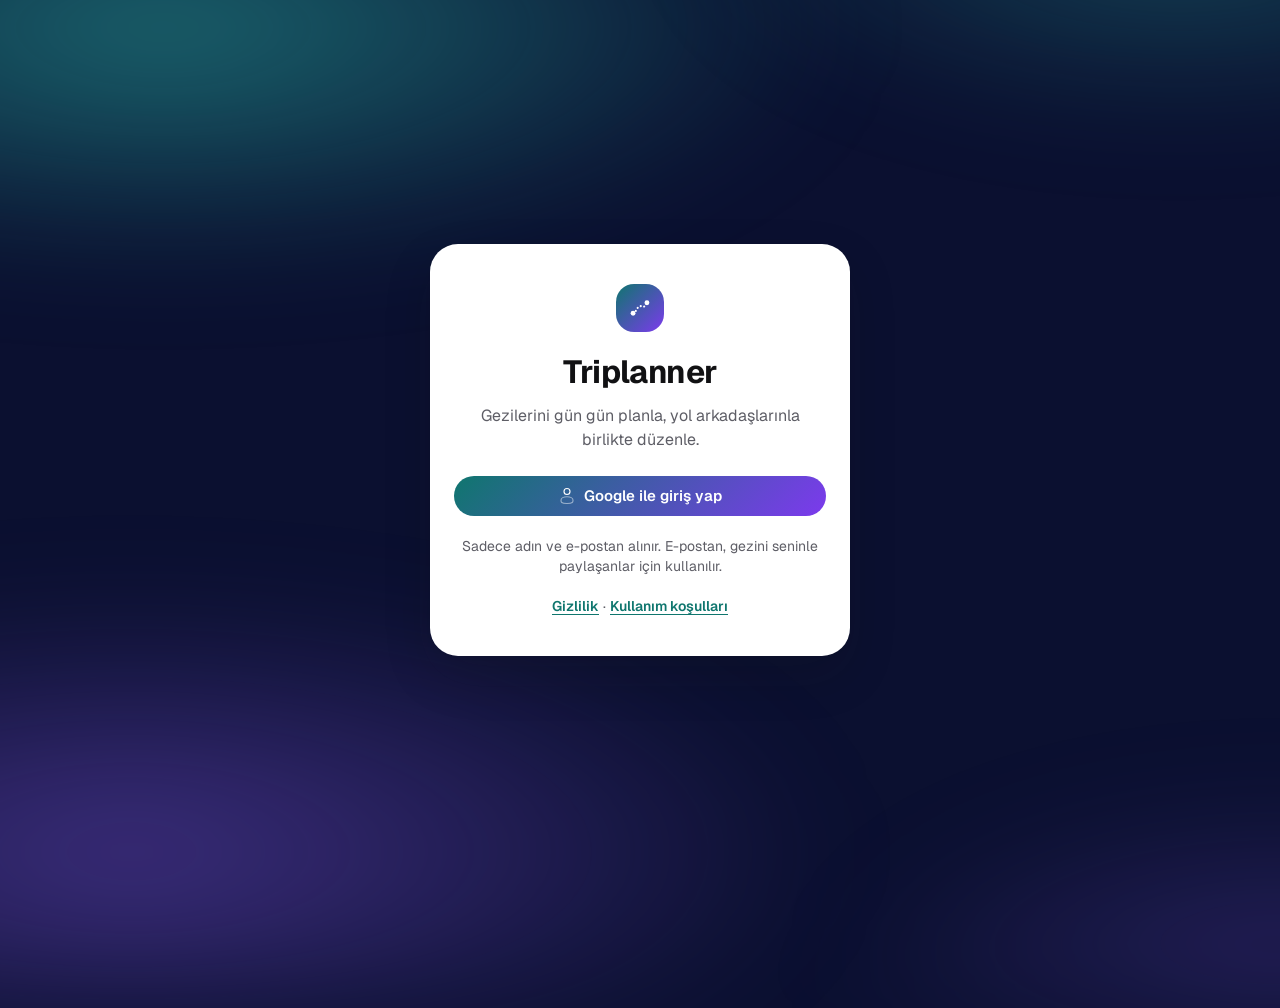
==== index.html @ 99bea813 "Ana sayfa, profil ve yüzen düğmeler Ana sayfa: gezilerin özeti (geri sayım, sıradaki adım, hazırlık," ====
<!DOCTYPE html>
<html lang="tr">
<head>
<meta charset="utf-8">
<meta name="viewport" content="width=device-width, initial-scale=1, viewport-fit=cover">
<title>Triplanner</title>
<meta name="description" content="Gezi planlayıcı: günler, ulaşım, hazırlık, harcamalar ve fotoğraflar.">
<meta name="theme-color" content="#0b1030">
<meta name="apple-mobile-web-app-capable" content="yes">
<meta name="mobile-web-app-capable" content="yes">
<meta name="apple-mobile-web-app-status-bar-style" content="black-translucent">
<meta name="apple-mobile-web-app-title" content="Triplanner">
<link rel="manifest" href="manifest.webmanifest">
<link rel="icon" type="image/png" sizes="192x192" href="icons/icon-192.png">
<link rel="apple-touch-icon" href="icons/apple-touch-icon.png">
<link rel="preconnect" href="https://fonts.googleapis.com">
<link rel="preconnect" href="https://fonts.gstatic.com" crossorigin>
<link href="https://fonts.googleapis.com/css2?family=Geist:wght@400;500;600;700&amp;display=swap" rel="stylesheet">
<link rel="stylesheet" href="tokens.css">
<link rel="stylesheet" href="bundle.css">
<link rel="stylesheet" href="app.css">
<link rel="stylesheet" href="web.css">
</head>
<body>
<div id="root"></div>
<script>
/* iPhone ana ekran uygulaması: iOS, durum çubuğu şeffafken sayfayı ekrandan kısa ölçüyor;
   kabuğu ekranın gerçek yüksekliğine göre boyutla. */
(function(){
  if(navigator.standalone !== true) return;
  var d = document.documentElement; d.classList.add("ios-standalone");
  function fit(){
    var portrait = matchMedia("(orientation: portrait)").matches;
    var sh = portrait ? Math.max(screen.width, screen.height) : Math.min(screen.width, screen.height);
    d.style.setProperty("--tp-screen-h", Math.max(sh, window.innerHeight) + "px");
  }
  fit();
  window.addEventListener("resize", fit);
  window.addEventListener("orientationchange", function(){ setTimeout(fit, 300); });
})();
</script>
<script src="vendor/react.production.min.js"></script>
<script src="vendor/react-dom.production.min.js"></script>
<script src="vendor/Sortable.min.js"></script>
<script src="vendor/supabase.js"></script>
<script src="config.js"></script>
<script src="backend.js"></script>
<script src="bundle.js"></script>
<script src="data.js"></script>
<script src="app-core.js"></script>
<script src="app-tarihler.js"></script>
<script src="app-ulasim.js"></script>
<script src="app-hazirlik.js"></script>
<script src="app-harcama.js"></script>
<script src="app-home.js"></script>
<script src="app-dialogs.js"></script>
<script>
(function(){
  var A = window.TPA, B = window.TPB, h = React.createElement;
  ReactDOM.createRoot(document.getElementById("root")).render(h(B.Gate, null, h(A.Root)));
  A.route();
  B.start(function(){ A.sync.connect(); });
  if("serviceWorker" in navigator && location.protocol === "https:"){
    window.addEventListener("load", function(){ navigator.serviceWorker.register("sw.js").catch(function(){}); });
  }
})();
</script>
</body>
</html>
---- tokens.css ----
/* Triplanner — generated from tokens.json */
:root, [data-theme="light"] {
  --foreground: var(--neutral-900);
  --foreground-weak: var(--neutral-600);
  --foreground-weakest: var(--neutral-500);
  --foreground-primary: var(--violet-700);
  --foreground-secondary: var(--camgobegi-700);
  --foreground-tertiary: var(--violet-700);
  --foreground-on-primary: var(--neutral-0);
  --foreground-on-secondary: var(--neutral-900);
  --foreground-on-tertiary: var(--neutral-0);
  --foreground-success: var(--green-700);
  --foreground-warning: var(--orange-700);
  --foreground-danger: var(--red-700);
  --foreground-inverse: var(--neutral-50);
  --foreground-inverse-weak: var(--neutral-400);
  --background-shell: var(--lacivert-950);
  --aurora-1: rgba(45, 212, 191, 0.45);
  --aurora-2: rgba(139, 92, 246, 0.4);
  --aurora-card-1: rgba(45, 212, 191, 0.55);
  --aurora-card-2: rgba(139, 92, 246, 0.7);
  --foreground-on-shell: var(--neutral-0);
  --foreground-on-shell-weak: var(--violet-200);
  --foreground-on-shell-success: var(--green-300);
  --background-on-shell: rgba(255, 255, 255, 0.1);
  --background-on-shell-strong: rgba(255, 255, 255, 0.14);
  --background-on-shell-success: rgba(74, 222, 128, 0.16);
  --background-on-shell-primary: var(--neutral-0);
  --foreground-on-shell-primary: var(--neutral-900);
  --background-on-shell-selected: var(--neutral-0);
  --foreground-on-shell-selected: var(--neutral-900);
  --foreground-on-shell-selected-weak: var(--neutral-600);
  --border-on-shell: rgba(255, 255, 255, 0.14);
  --background: var(--neutral-50);
  --background-raised: var(--neutral-0);
  --background-sunken: var(--neutral-100);
  --background-panel-start: var(--camgobegi-100);
  --background-panel-end: var(--violet-200);
  --background-icon: var(--violet-100);
  --background-primary: var(--camgobegi-700);
  --background-primary-strong: var(--camgobegi-800);
  --background-primary-end: var(--violet-600);
  --background-primary-end-strong: var(--violet-700);
  --background-primary-weak: var(--violet-100);
  --background-secondary: var(--camgobegi-400);
  --background-secondary-strong: var(--camgobegi-600);
  --background-secondary-weak: var(--camgobegi-100);
  --background-tertiary: var(--violet-600);
  --background-tertiary-strong: var(--violet-700);
  --background-tertiary-weak: var(--violet-100);
  --background-success-weak: var(--green-100);
  --background-warning-weak: var(--orange-100);
  --background-danger-weak: var(--red-100);
  --background-inverse: var(--neutral-900);
  --background-inverse-raised: var(--neutral-800);
  --background-scrim: rgba(17, 17, 19, 0.44);
  --border-weak: var(--neutral-100);
  --border: var(--neutral-200);
  --border-strong: var(--neutral-500);
  --border-primary: var(--camgobegi-700);
  --border-secondary: var(--camgobegi-500);
  --border-tertiary: var(--violet-300);
  --border-selected-start: var(--camgobegi-600);
  --border-selected-end: var(--violet-500);
  --background-selected-start: var(--camgobegi-700);
  --background-selected-end: var(--violet-600);
  --foreground-on-selected: var(--neutral-0);
  --icon-duo: var(--camgobegi-600);
  --icon-duo-on-shell: var(--camgobegi-300);
  --icon-duo-on-panel: var(--camgobegi-700);
  --icon-accent: var(--violet-600);
  --icon-accent-on-shell: var(--violet-300);
  --border-success: var(--green-600);
  --border-warning: var(--orange-600);
  --border-danger: var(--red-600);
  --border-focus: var(--camgobegi-600);
  --border-focus-inverse: var(--mercan-400);
  --category-wine: var(--pembe-600);
  --category-wine-weak: var(--pembe-100);
  --category-wine-line: var(--pembe-100);
  --category-wine-strong: var(--pembe-800);
  --category-blue: var(--mavi-600);
  --category-blue-weak: var(--mavi-100);
  --category-blue-line: var(--mavi-100);
  --category-blue-strong: var(--mavi-800);
  --category-green: var(--green-600);
  --category-green-weak: var(--green-100);
  --category-green-line: var(--green-100);
  --category-green-strong: var(--green-800);
  --category-amber: var(--orange-600);
  --category-amber-weak: var(--orange-100);
  --category-amber-line: var(--orange-100);
  --category-amber-strong: var(--orange-800);
  --category-teal: var(--camgobegi-600);
  --category-teal-weak: var(--camgobegi-100);
  --category-teal-line: var(--camgobegi-100);
  --category-teal-strong: var(--camgobegi-800);
  --category-violet: var(--violet-600);
  --category-violet-weak: var(--violet-100);
  --category-violet-line: var(--violet-100);
  --category-violet-strong: var(--violet-800);
  --chart-transport: var(--camgobegi-600);
  --chart-food: var(--kehribar-600);
  --chart-shopping: var(--civit-600);
  --chart-stay: var(--violet-600);
  --chart-sights: var(--gok-600);
  --chart-fees: var(--pembe-600);
  --chart-single: var(--violet-600);
  --map-sea: var(--mavi-100);
  --map-land: var(--neutral-0);
  --map-coast: var(--mavi-200);
  --map-river: var(--mavi-300);
  --map-border: var(--neutral-400);
  --map-route: var(--camgobegi-600);
  --neutral-0: #ffffff;
  --neutral-50: #fafaf9;
  --neutral-100: #f2f2f0;
  --neutral-200: #e6e6e3;
  --neutral-300: #d1d1d3;
  --neutral-400: #a8a8af;
  --neutral-500: #71717a;
  --neutral-600: #5e5e66;
  --neutral-700: #45454c;
  --neutral-800: #2a2a2f;
  --neutral-900: #111113;
  --neutral-950: #08080a;
  --gece-50: #f3f4f7;
  --gece-100: #e3e5ec;
  --gece-200: #c7cbd6;
  --gece-300: #a6acbc;
  --gece-400: #868da0;
  --gece-500: #6c7386;
  --gece-600: #4b5163;
  --gece-700: #2a2f3d;
  --gece-800: #1c2030;
  --gece-850: #151821;
  --gece-900: #0c0e13;
  --gece-950: #05070a;
  --mercan-50: #fff5f1;
  --mercan-100: #ffe9e2;
  --mercan-200: #ffd0c2;
  --mercan-300: #ffae97;
  --mercan-400: #ff8763;
  --mercan-500: #ff5b35;
  --mercan-600: #f04a24;
  --mercan-700: #b93a17;
  --mercan-800: #8a2c12;
  --mercan-900: #5a1d0b;
  --mavi-50: #eff6ff;
  --mavi-100: #dbeafe;
  --mavi-200: #bfdbfe;
  --mavi-300: #93c5fd;
  --mavi-400: #60a5fa;
  --mavi-500: #3b82f6;
  --mavi-600: #2563eb;
  --mavi-700: #1d4ed8;
  --mavi-800: #1e40af;
  --mavi-900: #1e3a8a;
  --camgobegi-50: #f0fdfa;
  --camgobegi-100: #ccfbf1;
  --camgobegi-200: #99f6e4;
  --camgobegi-300: #5eead4;
  --camgobegi-400: #2dd4bf;
  --camgobegi-500: #14b8a6;
  --camgobegi-600: #0d9488;
  --camgobegi-700: #0f766e;
  --camgobegi-800: #115e59;
  --camgobegi-900: #134e4a;
  --camgobegi-950: #05201c;
  --kehribar-50: #fffbeb;
  --kehribar-100: #fef3c7;
  --kehribar-200: #fde68a;
  --kehribar-300: #fcd34d;
  --kehribar-400: #fbbf24;
  --kehribar-500: #f59e0b;
  --kehribar-600: #d97706;
  --kehribar-700: #b45309;
  --kehribar-800: #92400e;
  --kehribar-900: #78350f;
  --kehribar-950: #1f1500;
  --pembe-50: #fdf2f8;
  --pembe-100: #fce7f3;
  --pembe-200: #fbcfe8;
  --pembe-300: #f9a8d4;
  --pembe-400: #f472b6;
  --pembe-500: #ec4899;
  --pembe-600: #db2777;
  --pembe-700: #be185d;
  --pembe-800: #9d174d;
  --pembe-900: #831843;
  --pembe-950: #2a0a1a;
  --green-50: #f0fdf4;
  --green-100: #dcfce7;
  --green-200: #bbf7d0;
  --green-300: #86efac;
  --green-400: #4ade80;
  --green-500: #22c55e;
  --green-600: #16a34a;
  --green-700: #15803d;
  --green-800: #166534;
  --green-900: #14532d;
  --orange-50: #fff7ed;
  --orange-100: #ffedd5;
  --orange-200: #fed7aa;
  --orange-300: #fdba74;
  --orange-400: #fb923c;
  --orange-500: #f97316;
  --orange-600: #ea580c;
  --orange-700: #c2410c;
  --orange-800: #9a3412;
  --orange-900: #7c2d12;
  --red-50: #fef2f2;
  --red-100: #fee2e2;
  --red-200: #fecaca;
  --red-300: #fca5a5;
  --red-400: #f87171;
  --red-500: #ef4444;
  --red-600: #dc2626;
  --red-700: #b91c1c;
  --red-800: #991b1b;
  --red-900: #7f1d1d;
  --lacivert-900: #121a45;
  --lacivert-950: #0b1030;
  --civit-500: #6366f1;
  --civit-600: #4f46e5;
  --gok-500: #0891b2;
  --gok-600: #0284c7;
  --violet-50: #f5f3ff;
  --violet-100: #ede9fe;
  --violet-200: #ddd6fe;
  --violet-300: #c4b5fd;
  --violet-400: #a78bfa;
  --violet-500: #8b5cf6;
  --violet-600: #7c3aed;
  --violet-700: #6d28d9;
  --violet-800: #5b21b6;
  --violet-900: #4c1d95;
  --violet-950: #1e0b4b;
  --shadow-card: 0 1px 2px rgba(17, 17, 19, 0.04), 0 6px 20px rgba(17, 17, 19, 0.05);
  --shadow-raised: 0 1px 2px rgba(17, 17, 19, 0.06), 0 4px 12px rgba(17, 17, 19, 0.06);
  --shadow-on-shell: 0 6px 18px rgba(4, 8, 30, 0.35);
  --shadow-selected: 0 0 0 4px rgba(13, 148, 136, 0.10), 0 10px 26px -10px rgba(124, 58, 237, 0.45);
  --shadow-overlay: 0 20px 48px rgba(17, 17, 19, 0.16), 0 2px 6px rgba(17, 17, 19, 0.06);
}
[data-theme="dark"] {
  --foreground: var(--gece-50);
  --foreground-weak: var(--gece-300);
  --foreground-weakest: var(--gece-400);
  --foreground-primary: var(--camgobegi-300);
  --foreground-secondary: var(--camgobegi-300);
  --foreground-tertiary: var(--violet-300);
  --foreground-on-primary: var(--camgobegi-950);
  --foreground-on-secondary: var(--camgobegi-950);
  --foreground-on-tertiary: var(--violet-950);
  --foreground-success: var(--green-300);
  --foreground-warning: var(--orange-300);
  --foreground-danger: var(--red-300);
  --foreground-inverse: var(--gece-50);
  --foreground-inverse-weak: var(--gece-400);
  --background-shell: var(--lacivert-950);
  --aurora-1: rgba(45, 212, 191, 0.45);
  --aurora-2: rgba(139, 92, 246, 0.4);
  --aurora-card-1: rgba(45, 212, 191, 0.55);
  --aurora-card-2: rgba(139, 92, 246, 0.7);
  --foreground-on-shell: var(--neutral-0);
  --foreground-on-shell-weak: var(--violet-200);
  --foreground-on-shell-success: var(--green-300);
  --background-on-shell: rgba(255, 255, 255, 0.1);
  --background-on-shell-strong: rgba(255, 255, 255, 0.14);
  --background-on-shell-success: rgba(74, 222, 128, 0.16);
  --background-on-shell-primary: var(--camgobegi-300);
  --foreground-on-shell-primary: var(--camgobegi-950);
  --background-on-shell-selected: var(--gece-900);
  --foreground-on-shell-selected: var(--gece-50);
  --foreground-on-shell-selected-weak: var(--gece-300);
  --border-on-shell: rgba(255, 255, 255, 0.14);
  --background: var(--gece-900);
  --background-raised: var(--gece-850);
  --background-sunken: var(--gece-800);
  --background-panel-start: rgba(45, 212, 191, 0.14);
  --background-panel-end: rgba(167, 139, 250, 0.2);
  --background-icon: rgba(167, 139, 250, 0.18);
  --background-primary: var(--camgobegi-300);
  --background-primary-strong: var(--camgobegi-200);
  --background-primary-end: var(--violet-300);
  --background-primary-end-strong: var(--violet-200);
  --background-primary-weak: rgba(94, 234, 212, 0.14);
  --background-secondary: var(--camgobegi-400);
  --background-secondary-strong: var(--camgobegi-300);
  --background-secondary-weak: rgba(45, 212, 191, 0.14);
  --background-tertiary: var(--violet-400);
  --background-tertiary-strong: var(--violet-300);
  --background-tertiary-weak: rgba(167, 139, 250, 0.16);
  --background-success-weak: rgba(74, 222, 128, 0.14);
  --background-warning-weak: rgba(251, 146, 60, 0.14);
  --background-danger-weak: rgba(248, 113, 113, 0.14);
  --background-inverse: var(--gece-950);
  --background-inverse-raised: var(--gece-800);
  --background-scrim: rgba(0, 0, 0, 0.6);
  --border-weak: var(--gece-800);
  --border: var(--gece-700);
  --border-strong: var(--gece-500);
  --border-primary: var(--camgobegi-300);
  --border-secondary: var(--camgobegi-400);
  --border-tertiary: var(--violet-400);
  --border-selected-start: var(--camgobegi-300);
  --border-selected-end: var(--violet-400);
  --background-selected-start: var(--camgobegi-300);
  --background-selected-end: var(--violet-300);
  --foreground-on-selected: var(--gece-950);
  --icon-duo: var(--camgobegi-300);
  --icon-duo-on-shell: var(--camgobegi-300);
  --icon-duo-on-panel: var(--camgobegi-300);
  --icon-accent: var(--violet-300);
  --icon-accent-on-shell: var(--violet-300);
  --border-success: var(--green-400);
  --border-warning: var(--orange-400);
  --border-danger: var(--red-400);
  --border-focus: var(--camgobegi-300);
  --border-focus-inverse: var(--camgobegi-300);
  --category-wine: var(--pembe-400);
  --category-wine-weak: rgba(244, 114, 182, 0.14);
  --category-wine-line: rgba(244, 114, 182, 0.32);
  --category-wine-strong: var(--pembe-300);
  --category-blue: var(--mavi-400);
  --category-blue-weak: rgba(96, 165, 250, 0.14);
  --category-blue-line: rgba(96, 165, 250, 0.32);
  --category-blue-strong: var(--mavi-300);
  --category-green: var(--green-400);
  --category-green-weak: rgba(74, 222, 128, 0.14);
  --category-green-line: rgba(74, 222, 128, 0.32);
  --category-green-strong: var(--green-300);
  --category-amber: var(--kehribar-400);
  --category-amber-weak: rgba(251, 191, 36, 0.14);
  --category-amber-line: rgba(251, 191, 36, 0.32);
  --category-amber-strong: var(--kehribar-300);
  --category-teal: var(--camgobegi-400);
  --category-teal-weak: rgba(45, 212, 191, 0.14);
  --category-teal-line: rgba(45, 212, 191, 0.32);
  --category-teal-strong: var(--camgobegi-300);
  --category-violet: var(--violet-400);
  --category-violet-weak: rgba(167, 139, 250, 0.14);
  --category-violet-line: rgba(167, 139, 250, 0.32);
  --category-violet-strong: var(--violet-300);
  --chart-transport: var(--camgobegi-600);
  --chart-food: var(--kehribar-600);
  --chart-shopping: var(--civit-500);
  --chart-stay: var(--violet-500);
  --chart-sights: var(--gok-500);
  --chart-fees: var(--pembe-500);
  --chart-single: var(--violet-400);
  --map-sea: #0e1624;
  --map-land: var(--gece-800);
  --map-coast: var(--gece-700);
  --map-river: #1d3557;
  --map-border: var(--gece-500);
  --map-route: var(--camgobegi-300);
  --shadow-card: 0 0 0 1px rgba(255, 255, 255, 0.03), 0 8px 24px rgba(0, 0, 0, 0.35);
  --shadow-raised: 0 4px 14px rgba(0, 0, 0, 0.4);
  --shadow-on-shell: 0 6px 18px rgba(0, 0, 0, 0.4);
  --shadow-selected: 0 0 0 4px rgba(94, 234, 212, 0.10), 0 10px 28px -8px rgba(167, 139, 250, 0.45);
  --shadow-overlay: 0 24px 56px rgba(0, 0, 0, 0.55), 0 0 0 1px rgba(255, 255, 255, 0.04);
}
:root {
  --space-1: 4px;
  --space-2: 8px;
  --space-3: 12px;
  --space-4: 16px;
  --space-6: 24px;
  --space-8: 32px;
  --space-12: 48px;
  --space-16: 64px;
  --radius-0: 0px;
  --radius-4: 4px;
  --radius-8: 8px;
  --radius-10: 10px;
  --radius-12: 12px;
  --radius-14: 14px;
  --radius-16: 16px;
  --radius-18: 18px;
  --radius-20: 20px;
  --radius-24: 24px;
  --radius-28: 28px;
  --radius-32: 32px;
  --radius-full: 999px;
  --radius-button: 999px;
  --radius-control: 14px;
  --radius-control-sm: 10px;
  --radius-card: 20px;
  --radius-tile: 14px;
  --radius-block: 14px;
  --radius-section: 24px;
  --radius-dialog: 28px;
  --radius-chip: 999px;
  --radius-avatar: 999px;
  --radius-avatar-active: 18px;
  --control-sm: 32px;
  --control-md: 40px;
  --control-lg: 48px;
  --rail-width: 72px;
  --sidebar-width: 264px;
  --panel-width: 340px;
  --duration-fast: 180ms;
  --duration-base: 260ms;
  --duration-slow: 380ms;
  --duration-slower: 560ms;
  --duration-aurora: 42s;
  --duration-ambient: 3200ms;
  --ease-standard: cubic-bezier(0.2, 0, 0, 1);
  --ease-enter: cubic-bezier(0.16, 1, 0.3, 1);
  --ease-exit: cubic-bezier(0.4, 0, 1, 1);
  --ease-spring: cubic-bezier(0.34, 1.4, 0.64, 1);
  --ease-ambient: cubic-bezier(0.45, 0, 0.55, 1);
  --font-sans: "Geist", system-ui, -apple-system, "Segoe UI", sans-serif;
}
.page-title { font-family: var(--font-sans); font-size: 32px; line-height: 40px; font-weight: 700; letter-spacing: -0.02em; }
.section-title { font-family: var(--font-sans); font-size: 22px; line-height: 30px; font-weight: 600; letter-spacing: -0.01em; }
.heading { font-family: var(--font-sans); font-size: 18px; line-height: 26px; font-weight: 600; letter-spacing: -0.01em; }
.body-strong { font-family: var(--font-sans); font-size: 16px; line-height: 24px; font-weight: 600; }
.body { font-family: var(--font-sans); font-size: 16px; line-height: 24px; font-weight: 400; }
.body-sm-strong { font-family: var(--font-sans); font-size: 14px; line-height: 20px; font-weight: 600; }
.body-sm { font-family: var(--font-sans); font-size: 14px; line-height: 20px; font-weight: 400; }
.label { font-family: var(--font-sans); font-size: 13px; line-height: 18px; font-weight: 500; }
.button { font-family: var(--font-sans); font-size: 15px; line-height: 20px; font-weight: 600; }
.figure { font-family: var(--font-sans); font-size: 48px; line-height: 56px; font-weight: 600; letter-spacing: -0.02em; }
.time { font-family: var(--font-sans); font-size: 14px; line-height: 20px; font-weight: 500; }
.day-mark { font-family: var(--font-sans); font-size: 14px; line-height: 20px; font-weight: 600; }
---- bundle.css ----
/* Triplanner components. Every value comes from tokens.css; load tokens.css first. */
.tp-icon { display: block; flex: none; }
.tp-icon .tp-duo { opacity: var(--tp-duo-opacity, 1); color: var(--tp-duo, var(--icon-duo)); }
.tp-icon--primary .tp-duo { opacity: 1; color: var(--foreground-primary); }
.tp-icon--secondary .tp-duo { opacity: 1; color: var(--foreground-secondary); }
.tp-icon--tertiary .tp-duo { opacity: 1; color: var(--foreground-tertiary); }
.tp-icon--brand { color: var(--icon-accent); }
.tp-icon--brand .tp-duo { opacity: 1; color: var(--tp-duo, var(--icon-duo)); }
.tp-muted { color: var(--foreground-weak); }
.tp-sr { position: absolute; width: 1px; height: 1px; padding: 0; margin: -1px; overflow: hidden; clip: rect(0 0 0 0); white-space: nowrap; border: 0; }
.tp-btn, .tp-iconbtn, .tp-trip__btn, .tp-nav, .tp-daytab, .tp-tab, .tp-bottomnav__item, .tp-card__handle, .tp-step__btn, .tp-switch, .tp-link, .tp-input, .tp-select { -webkit-tap-highlight-color: transparent; }
.tp-btn:focus-visible, .tp-iconbtn:focus-visible, .tp-nav:focus-visible, .tp-daytab:focus-visible, .tp-tab:focus-visible, .tp-bottomnav__item:focus-visible, .tp-card__handle:focus-visible, .tp-step__btn:focus-visible, .tp-switch:focus-visible, .tp-link:focus-visible, .tp-input:focus-visible, .tp-select:focus-visible { outline: 2px solid var(--border-focus); outline-offset: 2px; }
.tp-iconbtn--inverse:focus-visible { outline: 2px solid var(--border-focus-inverse); outline-offset: 2px; }
.tp-trip__btn:focus-visible, .tp-iconbtn--rail:focus-visible, .tp-logo:focus-visible { outline: 2px solid var(--border-focus); outline-offset: 2px; }
.tp-link { display: inline-flex; align-items: center; gap: var(--space-1); color: var(--foreground-secondary); font-weight: 600; text-decoration: underline; text-underline-offset: 3px; text-decoration-thickness: 1px; border-radius: 2px; }
.tp-link:hover { color: var(--background-secondary-strong); }

/* Logo */
.tp-logo { display: inline-flex; align-items: center; gap: var(--space-3); color: var(--foreground); text-decoration: none; border-radius: var(--radius-control); }
.tp-logo__mark { width: var(--control-lg); height: var(--control-lg); border-radius: var(--radius-avatar-active); display: grid; place-items: center; flex: none; background: var(--background-inverse-raised); color: var(--foreground-inverse); }
.tp-logo--plain .tp-logo__mark { background: linear-gradient(135deg, var(--background-primary), var(--background-primary-end)); color: var(--foreground-on-primary); }
.tp-logo--sm .tp-logo__mark { width: var(--control-md); height: var(--control-md); border-radius: var(--radius-tile); }
.tp-logo--rail { color: var(--foreground-inverse); }

/* Button */
.tp-btn { box-sizing: border-box; display: inline-flex; align-items: center; justify-content: center; gap: var(--space-2); height: var(--control-md); padding: 0 20px; border-radius: var(--radius-button); border: 1px solid var(--border); background: var(--background-raised); color: var(--foreground); text-decoration: none; cursor: pointer; white-space: nowrap; }
.tp-btn:hover { background: var(--background-sunken); border-color: var(--border-strong); }
.tp-btn--primary { position: relative; isolation: isolate; background: linear-gradient(135deg, var(--background-primary), var(--background-primary-end)) border-box; border-color: transparent; color: var(--foreground-on-primary); }
.tp-btn--primary::before { content: ""; position: absolute; inset: -1px; z-index: -1; border-radius: inherit; background: linear-gradient(135deg, var(--background-primary-strong), var(--background-primary-end-strong)); opacity: 0; transition: opacity var(--duration-fast) var(--ease-standard); pointer-events: none; }
.tp-btn--primary:hover { background: linear-gradient(135deg, var(--background-primary), var(--background-primary-end)) border-box; border-color: transparent; }
.tp-btn--primary:hover::before { opacity: 1; }
.tp-btn--secondary { background: var(--background-secondary-weak); border-color: transparent; color: var(--foreground-secondary); }
.tp-btn--secondary:hover { background: var(--background-secondary-weak); border-color: var(--border-secondary); }
.tp-btn--tertiary { background: var(--background-tertiary-weak); border-color: transparent; color: var(--foreground-tertiary); }
.tp-btn--tertiary:hover { background: var(--background-tertiary-weak); border-color: var(--border-tertiary); }
.tp-btn--ghost { background: transparent; border-color: transparent; }
.tp-btn--ghost:hover { background: var(--background-sunken); }
.tp-btn--danger { color: var(--foreground-danger); }
.tp-btn--sm { height: var(--control-sm); padding: 0 var(--space-4); gap: var(--space-1); }
.tp-btn--full { width: 100%; }
.tp-btn[disabled] { opacity: .5; cursor: not-allowed; }

/* IconButton */
.tp-iconbtn { box-sizing: border-box; flex: none; display: inline-grid; place-items: center; width: var(--control-md); height: var(--control-md); padding: 0; border-radius: var(--radius-control); border: 1px solid transparent; background: transparent; color: var(--foreground-weak); cursor: pointer; text-decoration: none; }
.tp-iconbtn:hover { background: var(--background-sunken); color: var(--foreground); }
.tp-iconbtn--outline, .tp-iconbtn--secondary { border-color: var(--border); background: var(--background-raised); color: var(--foreground); }
.tp-iconbtn--sm { width: var(--control-sm); height: var(--control-sm); border-radius: var(--radius-control-sm); }
.tp-iconbtn--lg { width: var(--control-lg); height: var(--control-lg); }
.tp-iconbtn--round { border-radius: var(--radius-avatar); }
.tp-iconbtn--inverse { background: var(--background-inverse-raised); color: var(--foreground-inverse); }
.tp-iconbtn--rail { background: var(--background-raised); color: var(--foreground); box-shadow: var(--shadow-raised); }
.tp-iconbtn--inverse:hover, .tp-iconbtn--rail:hover { background: var(--background-secondary); color: var(--foreground-on-secondary); }
.tp-iconbtn[aria-pressed="true"] { background: var(--background-primary-weak); color: var(--foreground-primary); }

/* TripAvatar */
.tp-trip { position: relative; display: grid; place-items: center; width: var(--rail-width); }
.tp-trip__pip { position: absolute; left: 0; top: 50%; width: 4px; height: 8px; margin-top: -4px; border-radius: 0 4px 4px 0; background: var(--foreground); opacity: 0; }
.tp-trip:hover .tp-trip__pip { opacity: 1; height: 20px; margin-top: -10px; }
.tp-trip.is-active .tp-trip__pip { opacity: 1; height: 36px; margin-top: -18px; }
.tp-trip__btn { box-sizing: border-box; width: var(--control-lg); height: var(--control-lg); border: 0; padding: 0; border-radius: var(--radius-avatar); display: grid; place-items: center; color: var(--background-raised); font-family: var(--font-sans); font-size: 15px; font-weight: 700; letter-spacing: .02em; text-decoration: none; cursor: pointer; }
.tp-trip__btn:hover, .tp-trip__btn.is-active { border-radius: var(--radius-avatar-active); }

/* NavItem */
.tp-nav { box-sizing: border-box; display: flex; align-items: center; gap: var(--space-3); width: 100%; min-height: var(--control-md); padding: var(--space-2) var(--space-3); border-radius: var(--radius-control); color: var(--foreground); text-decoration: none; }
.tp-nav:hover { background: color-mix(in srgb, var(--background-raised) 60%, transparent); }
.tp-nav__icon { color: var(--foreground-weak); }
.tp-nav__text { display: flex; flex-direction: column; min-width: 0; flex: 1; }
.tp-nav__sub { color: var(--foreground-weak); white-space: nowrap; overflow: hidden; text-overflow: ellipsis; }
.tp-nav__count { margin-left: auto; color: var(--foreground-weak); font-variant-numeric: tabular-nums; }
.tp-nav__mark { width: 28px; height: 28px; flex: none; border-radius: var(--radius-chip); display: grid; place-items: center; background: var(--background-raised); box-shadow: inset 0 0 0 1px var(--border-weak); color: var(--foreground-weak); }
.tp-nav[aria-current] { background: var(--background-raised); color: var(--foreground); box-shadow: var(--shadow-raised); }
.tp-nav[aria-current] .tp-nav__icon { color: var(--icon-accent); }
.tp-nav[aria-current] .tp-nav__count { color: var(--foreground-weak); }
.tp-nav[aria-current] .tp-nav__mark { color: var(--foreground-on-selected); box-shadow: none; }
.tp-nav[aria-current] .tp-nav__label { font-weight: 600; }

/* DayTab */
.tp-daytab { box-sizing: border-box; display: flex; align-items: center; gap: var(--space-3); width: 100%; min-width: 0; padding: var(--space-3) var(--space-4); border: 1px solid var(--border-weak); border-radius: var(--radius-section); background: var(--background-raised); box-shadow: var(--shadow-card); color: var(--foreground); text-align: left; cursor: pointer; font: inherit; }
.tp-daytab:hover { border-color: var(--border); }
.tp-daytab__mark { width: 32px; height: 32px; flex: none; border-radius: var(--radius-chip); display: grid; place-items: center; background: var(--background-sunken); color: var(--foreground-weak); }
.tp-daytab__text { display: flex; flex-direction: column; min-width: 0; overflow: hidden; }
.tp-daytab__line { display: block; white-space: nowrap; overflow: hidden; text-overflow: ellipsis; }
.tp-daytab__date { display: flex; align-items: baseline; gap: var(--space-1); white-space: nowrap; }
.tp-daytab__sum { color: var(--foreground-weak); white-space: nowrap; overflow: hidden; text-overflow: ellipsis; }
.tp-daytab.is-selected { border-color: transparent; background: var(--background-raised); box-shadow: var(--shadow-selected); }
.tp-daytab.is-selected .tp-daytab__mark { color: var(--foreground-on-selected); }
.tp-daytab--compact { flex-direction: column; gap: 2px; padding: var(--space-2) var(--space-1); text-align: center; }
.tp-daytab--compact .tp-daytab__mark { width: 24px; height: 24px; }
.tp-daytab--compact .tp-daytab__text { align-items: center; }
.tp-daytab--compact .tp-daytab__date { flex-direction: column; align-items: center; gap: 0; }

/* Tabs */
.tp-tabs { position: relative; isolation: isolate; box-sizing: border-box; display: inline-flex; gap: var(--space-1); padding: var(--space-1); background: var(--background-sunken); border-radius: var(--radius-button); }
.tp-tabs--full { display: flex; width: 100%; }
.tp-tabs--full .tp-tab { flex: 1; justify-content: center; }
.tp-tab { display: inline-flex; align-items: center; gap: var(--space-2); height: var(--control-sm); padding: 0 var(--space-4); border: 0; border-radius: var(--radius-button); background: transparent; color: var(--foreground-weak); cursor: pointer; white-space: nowrap; }
.tp-tab:hover { color: var(--foreground); }
.tp-tab[aria-selected="true"] { background: var(--background-raised); color: var(--foreground); box-shadow: var(--shadow-raised); }
.tp-tab { position: relative; z-index: 1; }
.tp-tabs__thumb { position: absolute; z-index: 0; top: var(--space-1); bottom: var(--space-1); left: 0; border-radius: var(--radius-button); background: var(--background-raised); box-shadow: var(--shadow-raised); pointer-events: none; }
.tp-tabs.has-thumb .tp-tab[aria-selected="true"] { background: transparent; box-shadow: none; }
.tp-tab__count { font-weight: 500; font-variant-numeric: tabular-nums; color: var(--foreground-weak); }

/* BottomNav */
.tp-bottomnav { box-sizing: border-box; display: grid; grid-auto-flow: column; grid-auto-columns: minmax(0, 1fr); width: 100%; padding: var(--space-2) var(--space-2) var(--space-4); background: var(--background-raised); border-top: 1px solid var(--border); }
.tp-bottomnav__item { display: flex; flex-direction: column; align-items: center; gap: var(--space-1); min-height: var(--control-lg); padding: var(--space-1) 0; color: var(--foreground-weak); text-decoration: none; border-radius: var(--radius-control); }
.tp-bottomnav__icon { position: relative; width: 56px; height: 32px; border-radius: var(--radius-chip); display: grid; place-items: center; }
.tp-bottomnav__item.is-active { color: var(--foreground-primary); }
.tp-bottomnav__item.is-active .tp-bottomnav__icon { background: var(--background-primary-weak); }
.tp-bottomnav__badge { position: absolute; top: -2px; right: 6px; min-width: 18px; height: 18px; padding: 0 5px; box-sizing: border-box; border-radius: var(--radius-chip); background: var(--background-primary); color: var(--foreground-on-primary); font-variant-numeric: tabular-nums; font-size: 11px; line-height: 18px; text-align: center; }

/* PlanCard */
.tp-card { box-sizing: border-box; display: grid; grid-template-columns: 28px 56px minmax(0, 1fr) auto; column-gap: var(--space-3); align-items: start; width: 100%; padding: var(--space-4) var(--space-3) var(--space-4) var(--space-2); background: var(--background-raised); border: 1px solid var(--border-weak); border-radius: var(--radius-card); box-shadow: var(--shadow-card); color: var(--foreground); }
.tp-card__handle { width: 28px; height: var(--control-sm); display: grid; place-items: center; padding: 0; border: 0; border-radius: var(--radius-control-sm); background: transparent; color: var(--foreground-weak); cursor: grab; }
.tp-card__handle:hover { background: var(--background-sunken); color: var(--foreground); }
.tp-card__time { padding-top: 6px; color: var(--foreground-weak); }
.tp-card__body { min-width: 0; padding-top: 4px; overflow-wrap: anywhere; }
.tp-card__title { margin: 0; }
.tp-card__note { margin: 2px 0 0; color: var(--foreground-weak); }
.tp-card__meta { display: flex; flex-wrap: wrap; align-items: center; gap: var(--space-1) var(--space-4); margin-top: var(--space-2); color: var(--foreground-weak); }
.tp-card__cat { display: inline-flex; align-items: center; gap: var(--space-1); }
.tp-card__actions { display: flex; gap: 2px; }
.tp-card.is-selected { border-color: transparent; box-shadow: var(--shadow-selected); }
.tp-card.is-dragging { box-shadow: var(--shadow-overlay); transform: rotate(-1deg); }
.tp-card--compact { grid-template-columns: 24px 48px minmax(0, 1fr) auto; column-gap: var(--space-2); padding: var(--space-3) var(--space-1) var(--space-3) var(--space-1); }
.tp-card--compact .tp-card__handle { width: 24px; }
.tp-card--compact .tp-card__actions .tp-iconbtn:first-child { display: none; }

/* TravelGap */
.tp-gap { display: flex; align-items: center; gap: var(--space-2); min-height: 28px; padding-left: 52px; color: var(--foreground-weak); }
.tp-gap__line { width: 2px; align-self: stretch; margin-right: var(--space-2); background-image: linear-gradient(var(--border-strong) 50%, transparent 0); background-size: 2px 6px; }

/* TimeBlock */
.tp-block { --blk-bg: var(--background-raised); --blk-line: var(--border); --blk-fg: var(--foreground-weak); --blk-solid: var(--foreground-weak); box-sizing: border-box; container-type: size; width: 100%; height: 100%; min-height: 0; overflow: hidden; background: var(--blk-bg); border: 1px solid var(--blk-line); border-radius: var(--radius-block); color: var(--foreground); }
.tp-block__inner { box-sizing: border-box; display: flex; align-items: flex-start; gap: var(--space-2); height: 100%; padding: var(--space-2) var(--space-3); }
.tp-block__icon { flex: none; padding-top: 3px; color: var(--blk-fg); }
.tp-block__text { flex: 1; min-width: 0; display: flex; flex-direction: column; }
.tp-block__title, .tp-block__time, .tp-block__note { white-space: nowrap; overflow: hidden; text-overflow: ellipsis; }
.tp-block__time { color: var(--blk-fg); font-weight: 600; }
.tp-block__note { color: var(--foreground-weak); }
.tp-block--neutral { --blk-bg: var(--background-sunken); --blk-line: var(--border-weak); --blk-fg: var(--foreground-weak); --blk-solid: var(--foreground-weakest); }
.tp-block--transit { --blk-bg: var(--background-sunken); --blk-line: var(--foreground-weakest); --blk-fg: var(--foreground-weak); border-style: dashed; }
.tp-block--outline { background: var(--background-raised); border-color: var(--border-weak); box-shadow: var(--shadow-card); }
.tp-block--outline .tp-block__icon { width: 24px; height: 24px; padding: 0; margin-top: 0; border-radius: var(--radius-block); display: grid; place-items: center; background: var(--blk-solid); color: var(--background-raised); }
.tp-block--plain { --blk-bg: var(--background-raised); --blk-line: var(--border-weak); --blk-fg: var(--foreground-weak); box-shadow: var(--shadow-card); }
.tp-block.is-selected { border-color: transparent; box-shadow: var(--shadow-selected); }
.tp-block.is-now { border-color: var(--blk-solid); box-shadow: 0 0 0 3px var(--background-raised), 0 0 0 5px var(--blk-solid), 0 12px 28px -10px color-mix(in srgb, var(--blk-solid) 60%, transparent); }
.tp-block__now { flex: none; margin-left: auto; padding: 0 var(--space-2); border-radius: var(--radius-chip); background: var(--blk-fg); color: var(--background-raised); font-family: var(--font-sans); font-size: 12px; line-height: 20px; font-weight: 700; }
@container (max-height: 63px) {
  .tp-block__inner { padding-top: var(--space-1); padding-bottom: var(--space-1); }
  .tp-block__text { flex-direction: row; align-items: baseline; gap: var(--space-3); }
  .tp-block__note { display: none; }
}

/* IdeaCard */
.tp-idea { box-sizing: border-box; display: flex; flex-direction: column; gap: var(--space-2); width: 100%; padding: var(--space-3) var(--space-4); background: var(--background-raised); border: 1px solid var(--border-weak); border-radius: var(--radius-card); box-shadow: var(--shadow-card); color: var(--foreground); }
.tp-idea__head { display: flex; align-items: flex-start; gap: var(--space-2); }
.tp-idea__title { flex: 1; min-width: 0; margin: 0; padding-top: 4px; overflow-wrap: anywhere; }
.tp-idea__note { margin: 0; color: var(--foreground-weak); }
.tp-idea__meta { display: flex; flex-wrap: wrap; gap: var(--space-2); }
.tp-idea__actions { flex: none; display: flex; align-items: center; gap: 2px; }
.tp-select { box-sizing: border-box; height: var(--control-sm); padding: 0 var(--space-2); border: 1px solid var(--border-strong); border-radius: var(--radius-control-sm); background: var(--background-raised); color: var(--foreground); }

/* KeyInfo */
.tp-key { box-sizing: border-box; display: flex; gap: var(--space-3); align-items: flex-start; width: 100%; padding: var(--space-4); background: var(--background-raised); border: 1px solid var(--border-weak); border-radius: var(--radius-section); box-shadow: var(--shadow-card); color: var(--foreground); }
.tp-key__icon { width: var(--control-md); height: var(--control-md); flex: none; border-radius: var(--radius-tile); display: grid; place-items: center; background: var(--background-icon); color: var(--foreground); }
.tp-key__text { display: flex; flex-direction: column; min-width: 0; overflow-wrap: anywhere; }
.tp-key__label, .tp-key__sub { color: var(--foreground-weak); }
.tp-key--warning { background: var(--background-warning-weak); border-color: var(--border-warning); box-shadow: none; }
.tp-key--warning .tp-key__icon { background: var(--background-raised); color: var(--foreground-warning); }
.tp-key--warning .tp-key__label { color: var(--foreground-warning); }
.tp-key--warning .tp-key__sub { color: var(--foreground); }

/* Chip */
.tp-chip { box-sizing: border-box; display: inline-flex; align-items: center; gap: var(--space-1); height: 28px; padding: 0 var(--space-3); border-radius: var(--radius-chip); background: var(--background-sunken); color: var(--foreground); white-space: nowrap; }
.tp-chip--cat { background: var(--cat-bg); color: var(--cat-fg); }
.tp-card__meta .tp-chip { height: 24px; padding: 0 var(--space-2) 0 6px; }
.tp-chip--outline { background: var(--background-raised); box-shadow: inset 0 0 0 1px var(--border); }
.tp-chip--primary, .tp-chip--brand { background: var(--background-primary-weak); color: var(--foreground-primary); }
.tp-chip--secondary { background: var(--background-secondary-weak); color: var(--foreground-secondary); }
.tp-chip--tertiary { background: var(--background-tertiary-weak); color: var(--foreground-tertiary); }
.tp-chip--warning { background: var(--background-warning-weak); color: var(--foreground-warning); }
.tp-chip--success { background: var(--background-success-weak); color: var(--foreground-success); }
.tp-chip--danger { background: var(--background-danger-weak); color: var(--foreground-danger); }

/* TransitStep */
.tp-step { display: grid; grid-template-columns: 48px minmax(0, 1fr); column-gap: var(--space-4); color: var(--foreground); }
.tp-step__rail { display: flex; flex-direction: column; align-items: center; }
.tp-step__tile { width: 48px; height: 48px; flex: none; border-radius: var(--radius-tile); display: grid; place-items: center; background: var(--background-icon); color: var(--foreground); }
.tp-step__line { flex: 1; width: 2px; min-height: var(--space-6); margin: var(--space-2) 0; background-image: linear-gradient(var(--border-strong) 55%, transparent 0); background-size: 2px 8px; }
.tp-step__body { min-width: 0; padding: var(--space-1) 0 var(--space-8); }
.tp-step.is-last .tp-step__body { padding-bottom: 0; }
.tp-step__title { margin: 0; }
.tp-step__btn { display: inline; padding: 0; margin: 0; border: 0; background: none; color: inherit; font: inherit; text-align: left; cursor: pointer; border-radius: 4px; }
.tp-step__btn:hover { text-decoration: underline; text-underline-offset: 3px; }
.tp-step__meta { display: flex; flex-wrap: wrap; align-items: center; gap: var(--space-2); margin-top: var(--space-1); }
.tp-step__time { color: var(--foreground); }
.tp-step__note, .tp-step__summary { margin: var(--space-2) 0 0; color: var(--foreground-weak); }
.tp-step__extra { display: flex; flex-direction: column; gap: var(--space-3); margin-top: var(--space-4); }
.tp-stops { list-style: none; margin: var(--space-4) 0 0; padding: 0; display: flex; flex-direction: column; }
.tp-stop { position: relative; display: grid; grid-template-columns: 20px minmax(0, 1fr); column-gap: var(--space-3); align-items: start; }
.tp-stop + .tp-stop { margin-top: var(--space-6); }
.tp-stop + .tp-stop::before { content: ""; position: absolute; left: 9px; top: calc(-1 * var(--space-6) + 2px); height: calc(var(--space-6) - 4px); width: 2px; border-radius: 1px; background: var(--border-strong); }
.tp-stop__pin { color: var(--foreground-weak); margin-top: 2px; }
.tp-stop__text { display: flex; flex-direction: column; min-width: 0; }
.tp-stop.is-current .tp-stop__pin { color: var(--foreground-primary); }
.tp-step.is-selected > .tp-step__rail .tp-step__tile { color: var(--foreground-on-selected); --tp-duo: currentColor; --tp-duo-opacity: .6; }
.tp-step.is-selected > .tp-step__body > .tp-step__head .tp-step__title { color: var(--foreground-primary); }
.tp-step.is-selected > .tp-step__body { margin: calc(-1 * var(--space-3)) 0 var(--space-6) calc(-1 * var(--space-2)); padding: var(--space-3) var(--space-4) var(--space-4); background: var(--background-primary-weak); border-radius: var(--radius-section); }
.tp-step.is-selected.is-last > .tp-step__body { margin-bottom: 0; }
.tp-step--nested { grid-template-columns: 36px minmax(0, 1fr); column-gap: var(--space-3); }
.tp-step--nested .tp-step__tile { width: 36px; height: 36px; border-radius: var(--radius-block); background: var(--background-raised); box-shadow: inset 0 0 0 1px var(--border); }
.tp-step--nested .tp-step__body { padding-bottom: var(--space-6); }
.tp-step--nested.is-selected > .tp-step__rail .tp-step__tile { box-shadow: none; }
.tp-step--nested.is-selected > .tp-step__body { background: var(--background-raised); box-shadow: var(--shadow-selected); }

/* SidePanel */
.tp-panel { box-sizing: border-box; display: flex; flex-direction: column; gap: var(--space-4); width: 100%; padding: var(--space-4); background: linear-gradient(180deg, var(--background-panel-start), var(--background-panel-end)), var(--background-raised); border: 1px solid var(--border-weak); border-radius: var(--radius-section); box-shadow: var(--shadow-card); color: var(--foreground); }
.tp-panel__head { display: flex; align-items: flex-start; gap: var(--space-2); }
.tp-panel__titles { flex: 1; min-width: 0; }
.tp-panel__titles h2, .tp-panel__titles p { margin: 0; }
.tp-panel__body { display: flex; flex-direction: column; gap: var(--space-4); }
.tp-panel--closed { width: auto; align-items: center; padding: var(--space-3); gap: var(--space-3); }
.tp-panel__toggle { position: relative; display: inline-grid; }
.tp-panel__count { position: absolute; top: -7px; right: -7px; min-width: 20px; height: 20px; padding: 0 5px; box-sizing: border-box; border-radius: var(--radius-chip); background: var(--background-primary); color: var(--foreground-on-primary); box-shadow: 0 0 0 2px var(--background-raised); display: grid; place-items: center; font-family: var(--font-sans); font-size: 12px; line-height: 20px; font-weight: 700; pointer-events: none; }

/* Dialog */
.tp-scrim { position: absolute; inset: 0; z-index: 10; display: flex; align-items: center; justify-content: center; padding: var(--space-8); box-sizing: border-box; background: var(--background-scrim); }
.tp-dialog { box-sizing: border-box; width: 560px; max-width: 100%; max-height: 100%; overflow: auto; display: flex; flex-direction: column; gap: var(--space-6); padding: var(--space-6); background: var(--background-raised); border-radius: var(--radius-dialog); box-shadow: var(--shadow-overlay); color: var(--foreground); }
.tp-dialog__head { display: flex; align-items: flex-start; gap: var(--space-3); }
.tp-dialog__head > div { flex: 1; min-width: 0; }
.tp-dialog__head h2, .tp-dialog__head p { margin: 0; }
.tp-dialog__head p { margin-top: var(--space-1); }
.tp-dialog__body { display: flex; flex-direction: column; gap: var(--space-4); }

/* TextField */
.tp-field { display: flex; flex-direction: column; gap: var(--space-2); min-width: 0; }
.tp-field__label { color: var(--foreground); }
.tp-field p { margin: 0; display: flex; align-items: center; gap: var(--space-1); }
.tp-field__error { color: var(--foreground-danger); }
.tp-input { box-sizing: border-box; width: 100%; height: var(--control-md); padding: 0 var(--space-3); border: 1px solid var(--border-strong); border-radius: var(--radius-control); background: var(--background-raised); color: var(--foreground); }
textarea.tp-input { height: auto; min-height: 88px; padding: var(--space-2) var(--space-3); resize: vertical; }
select.tp-input { appearance: none; -webkit-appearance: none; padding-right: var(--space-8); cursor: pointer; }
.tp-input::placeholder { color: var(--foreground-weak); opacity: 1; }
.tp-input--mono { font-variant-numeric: tabular-nums; }
.tp-input.is-invalid { border-color: var(--border-danger); box-shadow: inset 0 0 0 1px var(--border-danger); }
.tp-selectwrap, .tp-inputwrap { position: relative; display: block; }
.tp-selectwrap__icon { position: absolute; right: var(--space-3); top: 50%; margin-top: -9px; color: var(--foreground-weak); pointer-events: none; }
.tp-inputwrap__icon { position: absolute; left: var(--space-3); top: 50%; margin-top: -9px; color: var(--foreground-weak); pointer-events: none; }
.tp-input--icon { padding-left: 40px; }

/* Checkbox, ChecklistItem */
.tp-check { display: flex; gap: var(--space-3); align-items: flex-start; cursor: pointer; color: var(--foreground); }
.tp-check__input { position: absolute; opacity: 0; width: 1px; height: 1px; margin: 0; }
.tp-check__box { box-sizing: border-box; width: 22px; height: 22px; flex: none; margin-top: 1px; border-radius: var(--radius-control-sm); border: 2px solid var(--border-strong); background: var(--background-raised); display: grid; place-items: center; color: transparent; }
.tp-check__box .tp-icon { transform: scale(.4); opacity: 0; }
.tp-check__input:checked + .tp-check__box .tp-icon, .tp-check__input:checked + .tp-checkitem__main .tp-check__box .tp-icon { transform: none; opacity: 1; }
.tp-check__input:checked + .tp-check__box, .tp-check__input:checked + .tp-checkitem__main .tp-check__box { background: var(--background-primary); border-color: var(--border-primary); color: var(--foreground-on-primary); }
.tp-check__input:focus-visible + .tp-check__box, .tp-check__input:focus-visible + .tp-checkitem__main .tp-check__box { outline: 2px solid var(--border-focus); outline-offset: 2px; }
.tp-check__text { display: flex; flex-direction: column; min-width: 0; overflow-wrap: anywhere; }
.tp-checkitem { position: relative; box-sizing: border-box; display: flex; gap: var(--space-2); align-items: flex-start; width: 100%; padding: var(--space-3) var(--space-2) var(--space-3) var(--space-4); background: var(--background-raised); border: 1px solid var(--border-weak); border-radius: var(--radius-card); box-shadow: var(--shadow-card); color: var(--foreground); }
.tp-checkitem__main { flex: 1; min-width: 0; display: flex; gap: var(--space-3); align-items: flex-start; padding-top: 4px; cursor: pointer; }
.tp-checkitem__actions { display: flex; align-items: center; gap: 2px; flex: none; }
.tp-checkitem.is-done { background: var(--background); box-shadow: none; }
.tp-checkitem.is-done .tp-checkitem__title { color: var(--foreground-weak); text-decoration: line-through; text-decoration-color: var(--border-strong); }

/* Switch */
.tp-switchrow { display: inline-flex; align-items: center; gap: var(--space-3); color: var(--foreground); }
.tp-switch { position: relative; flex: none; width: 44px; height: 26px; padding: 0; border: 0; border-radius: var(--radius-chip); background: var(--border-strong); cursor: pointer; }
.tp-switch__thumb { position: absolute; top: 3px; left: 3px; width: 20px; height: 20px; border-radius: var(--radius-chip); background: var(--background-raised); box-shadow: var(--shadow-raised); }
.tp-switch[aria-checked="true"] { background: var(--background-primary); }
.tp-switch[aria-checked="true"] .tp-switch__thumb { transform: translateX(18px); }

/* Input, SearchBar */
.tp-input--sm { height: var(--control-sm); }
.tp-input--clear { padding-right: 40px; }
.tp-inputwrap__clear { position: absolute; right: var(--space-1); top: 50%; margin-top: -16px; width: 32px; height: 32px; padding: 0; display: grid; place-items: center; border: 0; border-radius: var(--radius-control-sm); background: transparent; color: var(--foreground-weak); cursor: pointer; }
.tp-inputwrap__clear:hover { background: var(--background-sunken); color: var(--foreground); }
.tp-inputwrap__clear:focus-visible { outline: 2px solid var(--border-focus); outline-offset: 2px; }
.tp-input--sm ~ .tp-inputwrap__clear { width: 28px; height: 28px; margin-top: -14px; }
.tp-search { position: relative; display: block; margin: 0; }
.tp-search .tp-input { border-radius: var(--radius-chip); background: var(--background-sunken); border-color: transparent; }
.tp-search .tp-input:hover { border-color: var(--border-strong); }
.tp-search .tp-input:focus { background: var(--background-raised); border-color: var(--border-strong); }
.tp-search input[type="search"]::-webkit-search-cancel-button { -webkit-appearance: none; appearance: none; }
.tp-search__count { margin: var(--space-2) 0 0 var(--space-4); }

/* Popovers: Select, Dropdown, DatePicker */
.tp-pop { position: relative; display: block; }
.tp-pop__panel { position: absolute; z-index: 20; left: 0; top: calc(100% + var(--space-1)); min-width: 100%; box-sizing: border-box; padding: var(--space-1); background: var(--background-raised); border: 1px solid var(--border-weak); border-radius: var(--radius-card); box-shadow: var(--shadow-overlay); color: var(--foreground); }
.tp-pop__panel--right { left: auto; right: 0; }
.tp-listbox { list-style: none; margin: 0; display: flex; flex-direction: column; gap: 2px; max-height: 288px; overflow-y: auto; }
.tp-input--sm.tp-trigger { padding: 0 var(--space-2) 0 var(--space-3); }
.tp-option { box-sizing: border-box; display: flex; align-items: flex-start; gap: var(--space-3); width: 100%; padding: var(--space-2) var(--space-3); border: 0; border-radius: var(--radius-control-sm); background: transparent; color: var(--foreground); text-align: left; font: inherit; cursor: pointer; }
.tp-option > .tp-icon { margin-top: 3px; color: var(--foreground-weak); }
.tp-option:hover, .tp-option.is-active { background: var(--background-sunken); }
.tp-option:focus-visible { outline: 2px solid var(--border-focus); outline-offset: -2px; }
.tp-option[aria-selected="true"] { color: var(--foreground-primary); }
.tp-option[aria-selected="true"] > .tp-icon { color: var(--icon-accent); }
.tp-option__text { display: flex; flex-direction: column; min-width: 0; flex: 1; }
.tp-option__check { margin-left: auto; color: var(--foreground-primary); }
.tp-option--danger, .tp-option--danger > .tp-icon { color: var(--foreground-danger); }
.tp-menu__sep { height: 1px; margin: var(--space-1) 0; background: var(--border); }
.tp-trigger { display: flex; align-items: center; gap: var(--space-2); text-align: left; cursor: pointer; }
.tp-trigger > .tp-icon:first-child { color: var(--foreground-weak); }
.tp-trigger__value { flex: 1; min-width: 0; white-space: nowrap; overflow: hidden; text-overflow: ellipsis; }
.tp-trigger__placeholder { color: var(--foreground-weak); }
.tp-trigger[aria-expanded="true"] { border-color: var(--border-focus); box-shadow: inset 0 0 0 1px var(--border-focus); }

/* DatePicker */
.tp-cal { position: absolute; padding: var(--space-4); min-width: 0; display: flex; flex-direction: column; gap: var(--space-3); }
.tp-cal__nav { position: absolute; left: var(--space-2); right: var(--space-2); top: var(--space-3); display: flex; justify-content: space-between; pointer-events: none; }
.tp-cal__nav .tp-iconbtn { pointer-events: auto; }
.tp-cal__months { display: flex; gap: var(--space-6); }
.tp-cal__month { display: flex; flex-direction: column; gap: var(--space-2); }
.tp-cal__title { text-align: center; line-height: 32px; }
.tp-cal__grid { display: grid; grid-template-columns: repeat(7, 40px); row-gap: 2px; }
.tp-cal__wd { height: 28px; display: grid; place-items: center; color: var(--foreground-weak); }
.tp-cal__day { width: 40px; height: 40px; padding: 0; border: 0; border-radius: var(--radius-control); background: transparent; color: var(--foreground); cursor: pointer; }
.tp-cal__day:hover { background: var(--background-sunken); }
.tp-cal__day:focus-visible { outline: 2px solid var(--border-focus); outline-offset: 1px; }
.tp-cal__day.in-range { border-radius: 0; background: var(--background-tertiary-weak); color: var(--foreground-tertiary); }
.tp-cal__day.is-start, .tp-cal__day.is-end { color: var(--foreground-on-selected); font-weight: 600; }
.tp-cal__day.is-start { border-radius: var(--radius-control) 0 0 var(--radius-control); }
.tp-cal__day.is-end { border-radius: 0 var(--radius-control) var(--radius-control) 0; }
.tp-cal__day.is-single { border-radius: var(--radius-control); }
.tp-cal__day.is-today { box-shadow: inset 0 0 0 1px var(--border-strong); }
.tp-cal__foot { display: flex; align-items: center; gap: var(--space-2); padding-top: var(--space-3); border-top: 1px solid var(--border); }

/* RadioGroup */
.tp-fieldset { margin: 0; padding: 0; border: 0; min-width: 0; display: flex; flex-direction: column; gap: var(--space-2); }
.tp-fieldset > legend { padding: 0; margin-bottom: var(--space-2); }
.tp-radios { display: grid; gap: var(--space-2); }
.tp-radio { position: relative; display: flex; gap: var(--space-3); align-items: flex-start; color: var(--foreground); cursor: pointer; }
.tp-radio__input { position: absolute; opacity: 0; width: 1px; height: 1px; margin: 0; }
.tp-radio__dot { box-sizing: border-box; width: 22px; height: 22px; flex: none; margin-top: 1px; border-radius: var(--radius-chip); border: 2px solid var(--border-strong); background: var(--background-raised); display: grid; place-items: center; }
.tp-radio__input:checked + .tp-radio__dot { border-color: var(--border-primary); }
.tp-radio__input:checked + .tp-radio__dot::after { content: ""; width: 10px; height: 10px; border-radius: var(--radius-chip); background: var(--background-primary); }
.tp-radio__input:focus-visible + .tp-radio__dot, .tp-radio__input:focus-visible + .tp-radio__tile { outline: 2px solid var(--border-focus); outline-offset: 2px; }
.tp-radio__tile { box-sizing: border-box; flex: 1; min-width: 0; display: flex; align-items: center; gap: var(--space-2); min-height: var(--control-md); padding: var(--space-2) var(--space-3); border: 1px solid var(--border-strong); border-radius: var(--radius-control); background: var(--background-raised); }
.tp-radio__tile .tp-icon { color: var(--foreground-weak); }
.tp-radio__tile:hover { background: var(--background-sunken); }
.tp-radio__input:checked + .tp-radio__tile { border-color: transparent; background: var(--background-raised); color: var(--foreground); box-shadow: var(--shadow-selected); }
.tp-radio__input:checked + .tp-radio__tile .tp-icon { color: var(--icon-accent); }

/* SwatchPicker */
.tp-swatches { display: flex; flex-wrap: wrap; gap: var(--space-3); padding: var(--space-1) 0 0 var(--space-1); }
.tp-swatch { width: 32px; height: 32px; padding: 0; border: 0; border-radius: var(--radius-chip); display: grid; place-items: center; color: var(--foreground-on-primary); cursor: pointer; }
.tp-swatch[aria-checked="true"] { box-shadow: 0 0 0 2px var(--background-raised), 0 0 0 4px var(--sw); }
.tp-swatch:focus-visible { outline: 2px solid var(--border-focus); outline-offset: 5px; }

/* SplitButton */
.tp-split { position: relative; display: inline-flex; align-items: stretch; }
.tp-split--full { display: flex; width: 100%; }
.tp-split__main { flex: 1; min-width: 0; justify-content: flex-start; border-top-right-radius: 0; border-bottom-right-radius: 0; }
.tp-split__toggle { flex: none; padding: 0 var(--space-3); border-top-left-radius: 0; border-bottom-left-radius: 0; box-shadow: inset 1px 0 0 color-mix(in srgb, currentColor 28%, transparent); }
.tp-split__main > span:not(.tp-split__detail) { white-space: nowrap; }
.tp-split__detail { margin-left: auto; padding-left: var(--space-2); font-weight: 400; white-space: nowrap; overflow: hidden; text-overflow: ellipsis; }
.tp-split__main:focus-visible, .tp-split__toggle:focus-visible { position: relative; z-index: 1; }
.tp-menu__label { padding: var(--space-2) var(--space-3) var(--space-1); }
.tp-idea__foot { margin-top: var(--space-1); padding-top: var(--space-3); border-top: 1px solid var(--border-weak); }

/* Tema */
[data-theme="dark"] { color-scheme: dark; }
.time, .day-mark { font-variant-numeric: tabular-nums; }

/* Illustration, EmptyState */
.tp-illu { display: block; width: 100%; height: auto; overflow: visible; }
.tp-illu .i-ink { fill: none; stroke: var(--foreground); stroke-width: 2; stroke-linecap: round; stroke-linejoin: round; }
.tp-illu .i-ink-fill { fill: var(--foreground); }
.tp-illu .i-paper { fill: var(--background-raised); }
.tp-illu .i-sunken { fill: var(--background-sunken); }
.tp-illu .i-accent { fill: var(--background-secondary); }
.tp-illu .i-accent-line { fill: none; stroke: var(--background-secondary); stroke-width: 2.5; stroke-linecap: round; }
.tp-illu .i-sea { fill: var(--map-sea); }
.tp-illu .i-route { fill: none; stroke: var(--foreground); stroke-width: 2; stroke-linecap: round; stroke-dasharray: 1 7; }
.tp-illu .i-wine { fill: var(--category-wine); } .tp-illu .i-wine-w { fill: var(--category-wine-weak); }
.tp-illu .i-blue { fill: var(--category-blue); } .tp-illu .i-blue-w { fill: var(--category-blue-weak); }
.tp-illu .i-green { fill: var(--category-green); } .tp-illu .i-green-w { fill: var(--category-green-weak); }
.tp-illu .i-amber { fill: var(--category-amber); } .tp-illu .i-amber-w { fill: var(--category-amber-weak); }
.tp-illu .i-teal { fill: var(--category-teal); } .tp-illu .i-teal-w { fill: var(--category-teal-weak); }
.tp-illu .i-violet { fill: var(--category-violet); } .tp-illu .i-violet-w { fill: var(--category-violet-weak); }
.tp-illu .i-on-accent { fill: none; stroke: var(--foreground-on-secondary); stroke-width: 2.5; stroke-linecap: round; }
.tp-illu .i-amber-line { fill: none; stroke: var(--category-amber); stroke-width: 2.5; stroke-linecap: round; }
[data-theme="dark"] .tp-illu .i-glow { filter: drop-shadow(0 0 6px var(--category-amber)); }
[data-theme="dark"] .tp-illu .i-glow-accent { filter: drop-shadow(0 0 6px var(--background-secondary)); }
.tp-empty { box-sizing: border-box; display: flex; flex-direction: column; align-items: center; gap: var(--space-2); width: 100%; padding: var(--space-6) var(--space-4); text-align: center; color: var(--foreground); }
.tp-empty__art { width: 100%; max-width: 200px; margin-bottom: var(--space-2); }
.tp-empty--sm .tp-empty__art { max-width: 140px; }
.tp-empty__title { margin: 0; }
.tp-empty__text { margin: 0; max-width: 36ch; color: var(--foreground-weak); }
.tp-empty__actions { display: flex; flex-wrap: wrap; justify-content: center; gap: var(--space-2); margin-top: var(--space-2); }

/* Hareket: süre ve eğriler duration-* ve ease-* token'larından. Hiçbir durum anında değişmez. */
@keyframes tp-enter-forward { from { opacity: 0; transform: translateX(28px); } }
@keyframes tp-enter-back { from { opacity: 0; transform: translateX(-28px); } }
@keyframes tp-enter-up { from { opacity: 0; transform: translateY(12px); } }
@keyframes tp-enter-fade { from { opacity: 0; } }
@keyframes tp-exit-fade { to { opacity: 0; } }
@keyframes tp-pop-in { from { opacity: 0; transform: translateY(-6px) scale(.98); } }
@keyframes tp-dialog-in { from { opacity: 0; transform: translateY(16px) scale(.98); } }
@keyframes tp-reveal { from { opacity: 0; transform: translateY(-4px); } }
@keyframes tp-pill-in { from { opacity: 0; transform: scaleX(.5); } }
@keyframes tp-badge-in { from { transform: scale(.6); } }
@keyframes tp-now-glow { 0%, 100% { box-shadow: 0 0 0 3px var(--background-raised), 0 0 0 5px var(--blk-solid), 0 10px 24px -12px var(--blk-solid); } 50% { box-shadow: 0 0 0 3px var(--background-raised), 0 0 0 5px var(--blk-solid), 0 12px 32px -6px var(--blk-solid); } }
@keyframes tp-float { 0%, 100% { transform: translateY(0); } 50% { transform: translateY(-3px); } }
@keyframes tp-dash { to { stroke-dashoffset: -64; } }
@keyframes tp-twinkle { 0%, 100% { opacity: 1; } 50% { opacity: .35; } }
@keyframes tp-sun { 0%, 100% { transform: scale(1); } 50% { transform: scale(1.06); } }
@view-transition { navigation: auto; }

@media (prefers-reduced-motion: no-preference) {
  /* durum geçişleri */
  .tp-btn, .tp-iconbtn, .tp-nav, .tp-daytab, .tp-tab, .tp-trip__btn, .tp-chip, .tp-card, .tp-idea, .tp-checkitem, .tp-key, .tp-option, .tp-cal__day, .tp-input, .tp-select, .tp-step__body, .tp-step__tile, .tp-block, .tp-bottomnav__item, .tp-bottomnav__icon, .tp-link, .tp-inputwrap__clear, .tp-card__handle, .tp-split__toggle, .tp-logo__mark {
    transition: background-color var(--duration-fast) var(--ease-standard), border-color var(--duration-fast) var(--ease-standard), color var(--duration-fast) var(--ease-standard), box-shadow var(--duration-base) var(--ease-standard), border-radius var(--duration-base) var(--ease-standard), transform var(--duration-fast) var(--ease-standard), opacity var(--duration-fast) linear;
  }
  .tp-btn:active, .tp-iconbtn:active, .tp-daytab:active, .tp-tab:active, .tp-trip__btn:active, .tp-bottomnav__item:active .tp-bottomnav__icon, .tp-cal__day:active, .tp-option:active { transform: scale(.97); }
  .tp-card:hover, .tp-idea:hover, .tp-key:hover { transform: translateY(-1px); box-shadow: var(--shadow-raised); }
  .tp-card.is-dragging { transition: transform var(--duration-base) var(--ease-spring), box-shadow var(--duration-base) var(--ease-standard); }
  .tp-tabs__thumb { transition: transform var(--duration-base) var(--ease-standard), width var(--duration-base) var(--ease-standard); }
  .tp-switch { transition: background-color var(--duration-base) var(--ease-standard); }
  .tp-switch__thumb { transition: transform var(--duration-base) var(--ease-spring), width var(--duration-fast) var(--ease-standard); }
  .tp-switch:active .tp-switch__thumb { width: 24px; }
  .tp-switch[aria-checked="true"]:active .tp-switch__thumb { transform: translateX(14px); }
  .tp-check__box { transition: background-color var(--duration-base) var(--ease-standard), border-color var(--duration-base) var(--ease-standard); }
  .tp-check__box .tp-icon { transition: transform var(--duration-base) var(--ease-spring), opacity var(--duration-fast) linear; }
  .tp-checkitem__title { transition: color var(--duration-base) var(--ease-standard), text-decoration-color var(--duration-base) var(--ease-standard); }
  .tp-trip__pip { transition: height var(--duration-base) var(--ease-spring), margin var(--duration-base) var(--ease-spring), opacity var(--duration-fast) linear; }
  /* açılan şeyler */
  .tp-pop__panel { transform-origin: top center; animation: tp-pop-in var(--duration-base) var(--ease-enter) both; }
  .tp-scrim { animation: tp-enter-fade var(--duration-base) linear both; }
  .tp-dialog { animation: tp-dialog-in var(--duration-slow) var(--ease-enter) both; }
  .tp-panel:not(.tp-panel--closed) .tp-panel__body { animation: tp-enter-forward var(--duration-slow) var(--ease-enter) both; }
  .tp-step:not(.is-collapsed) > .tp-step__body > .tp-stops, .tp-step:not(.is-collapsed) > .tp-step__body > .tp-step__extra, .tp-step:not(.is-collapsed) > .tp-step__body > .tp-step__note { animation: tp-reveal var(--duration-base) var(--ease-enter) both; }
  .tp-bottomnav__item.is-active .tp-bottomnav__icon { animation: tp-pill-in var(--duration-base) var(--ease-enter) both; }
  .tp-bottomnav__badge, .tp-panel__count, .tp-block__now { animation: tp-badge-in var(--duration-base) var(--ease-spring) both; }
  /* sürekli ve çok hafif */
  .tp-block.is-now { animation: tp-now-glow var(--duration-ambient) var(--ease-ambient) infinite; }
  .tp-illu[data-animated="true"] .i-float { animation: tp-float var(--duration-ambient) var(--ease-ambient) infinite; }
  .tp-illu[data-animated="true"] .i-route { animation: tp-dash calc(var(--duration-ambient) * 2) linear infinite; }
  .tp-illu[data-animated="true"] .i-twinkle { animation: tp-twinkle var(--duration-ambient) var(--ease-ambient) infinite; }
  .tp-illu[data-animated="true"] .i-twinkle:nth-of-type(2n) { animation-delay: -1.6s; }
  .tp-illu[data-animated="true"] .i-sun { transform-box: fill-box; transform-origin: center; animation: tp-sun var(--duration-ambient) var(--ease-ambient) infinite; }
  .tp-empty { animation: tp-enter-up var(--duration-slower) var(--ease-enter) both; }
  /* ekran geçişleri: ekranın içerik kapsayıcısına verilir */
  .tp-enter-forward { animation: tp-enter-forward var(--duration-slow) var(--ease-enter) both; }
  .tp-enter-back { animation: tp-enter-back var(--duration-slow) var(--ease-enter) both; }
  .tp-enter-up { animation: tp-enter-up var(--duration-slow) var(--ease-enter) both; }
  .tp-enter-fade { animation: tp-enter-fade var(--duration-slow) linear both; }
  .tp-stagger > * { animation: tp-enter-up var(--duration-slow) var(--ease-enter) both; }
  .tp-stagger > :nth-child(2) { animation-delay: 40ms; } .tp-stagger > :nth-child(3) { animation-delay: 80ms; } .tp-stagger > :nth-child(4) { animation-delay: 120ms; }
  .tp-stagger > :nth-child(5) { animation-delay: 160ms; } .tp-stagger > :nth-child(6) { animation-delay: 200ms; } .tp-stagger > :nth-child(n+7) { animation-delay: 240ms; }
  ::view-transition-old(root) { animation: tp-exit-fade var(--duration-fast) var(--ease-exit) both; }
  ::view-transition-new(root) { animation: tp-enter-fade var(--duration-slow) var(--ease-enter) both; }
}
@media (prefers-reduced-motion: reduce) {
  /* hareket yerine yalnızca kısa bir solma */
  .tp-pop__panel, .tp-dialog, .tp-scrim, .tp-empty, .tp-enter-forward, .tp-enter-back, .tp-enter-up, .tp-enter-fade, .tp-stagger > * { animation: tp-enter-fade var(--duration-fast) linear both; }
  .tp-btn, .tp-iconbtn, .tp-nav, .tp-daytab, .tp-tab, .tp-chip, .tp-option, .tp-switch, .tp-check__box { transition: background-color var(--duration-fast) linear, border-color var(--duration-fast) linear, color var(--duration-fast) linear; }
}

/* SectionCard: illüstrasyonlu bantlı kart */
.tp-scard { container-type: inline-size; box-sizing: border-box; display: flex; flex-direction: column; width: 100%; overflow: hidden; background: var(--background-raised); border: 1px solid var(--border-weak); border-radius: var(--radius-section); box-shadow: var(--shadow-card); color: var(--foreground); }
.tp-scard__band { position: relative; display: flex; align-items: center; min-height: 96px; padding: var(--space-4) var(--space-6); background: var(--sc-bg); overflow: hidden; }
.tp-scard__titles { position: relative; z-index: 1; display: flex; flex-direction: column; gap: var(--space-2); min-width: 0; max-width: 60%; }
.tp-scard__title { margin: 0; overflow-wrap: anywhere; }
.tp-scard__meta { display: flex; align-items: center; gap: var(--space-3); }
.tp-scard__count { color: var(--foreground-weak); }
.tp-scard__track { display: block; width: 96px; height: 6px; border-radius: var(--radius-full); background: var(--background-raised); overflow: hidden; }
.tp-scard__fill { display: block; width: 100%; height: 100%; border-radius: inherit; background: var(--sc-solid); transform-origin: left center; }
.tp-scard__desc { margin: 0; color: var(--foreground-weak); }
.tp-scard__art { position: absolute; right: var(--space-4); bottom: -10px; width: 168px; pointer-events: none; }
.tp-scard__art .i-blob { display: none; }
.tp-scard__body { display: flex; flex-direction: column; padding: var(--space-2) var(--space-3); }
.tp-scard__body .tp-checkitem { border-color: transparent; border-bottom-color: var(--border-weak); border-radius: 0; background: transparent; box-shadow: none; }
.tp-scard__body .tp-checkitem:hover { background: var(--background-sunken); border-radius: var(--radius-tile); border-bottom-color: transparent; }
.tp-scard__body .tp-checkitem.is-done { background: transparent; }
.tp-scard__foot { display: flex; gap: var(--space-2); padding: 0 var(--space-4) var(--space-4); }
@container (max-width: 360px) { .tp-scard__art { width: 136px; bottom: -4px; } }
@media (prefers-reduced-motion: no-preference) {
  .tp-scard__fill { transition: transform var(--duration-slower) var(--ease-enter); animation: tp-fill-in var(--duration-slower) var(--ease-enter) both; }
  .tp-scard__art { animation: tp-art-in var(--duration-slower) var(--ease-enter) both; animation-delay: 80ms; }
}
@keyframes tp-fill-in { from { transform: scaleX(0); } }
@keyframes tp-art-in { from { opacity: 0; transform: translateY(14px); } }

/* Steps */
.tp-steps { list-style: none; margin: 0; padding: 0; display: flex; align-items: center; gap: var(--space-2); }
.tp-steps__item { flex: 1 1 auto; min-width: 0; display: flex; align-items: center; gap: var(--space-2); color: var(--foreground-weak); }
.tp-steps__item:last-child { flex: 0 0 auto; }
.tp-steps__dot { flex: none; width: 28px; height: 28px; border-radius: var(--radius-chip); display: grid; place-items: center; box-sizing: border-box; border: 2px solid var(--border-strong); background: var(--background-raised); font-size: 13px; font-weight: 600; font-variant-numeric: tabular-nums; }
.tp-steps__label { flex: none; white-space: nowrap; }
.tp-steps__line { flex: 1 1 8px; min-width: 8px; height: 2px; border-radius: 1px; background: var(--border); position: relative; overflow: hidden; }
.tp-steps__line::after { content: ""; position: absolute; inset: 0; background: linear-gradient(90deg, var(--border-selected-start), var(--border-selected-end)); transform: scaleX(0); transform-origin: left center; }
.tp-steps__item.is-done { color: var(--foreground); }
.tp-steps__item.is-done .tp-steps__dot { border-color: transparent; color: var(--foreground-on-selected); }
.tp-steps__item.is-done .tp-steps__line::after { transform: none; }
.tp-steps__item.is-current { color: var(--foreground); }
.tp-steps__item.is-current .tp-steps__dot { border-color: var(--border-selected-start); color: var(--icon-accent); box-shadow: 0 0 0 4px color-mix(in srgb, var(--border-selected-end) 16%, transparent); }
.tp-steps--compact .tp-steps__item:not(.is-current) .tp-steps__label { position: absolute; width: 1px; height: 1px; overflow: hidden; clip: rect(0 0 0 0); }

/* Sheet: sağdan gelen çok adımlı panel; telefonda alttan */
.tp-sheetwrap { position: absolute; inset: 0; z-index: 10; display: flex; justify-content: flex-end; background: var(--background-scrim); }
.tp-sheet { box-sizing: border-box; width: 480px; max-width: 100%; height: 100%; display: flex; flex-direction: column; background: var(--background-raised); color: var(--foreground); border-radius: var(--radius-dialog) 0 0 var(--radius-dialog); box-shadow: var(--shadow-overlay); overflow: hidden; }
.tp-sheet__head { display: flex; align-items: flex-start; gap: var(--space-3); padding: var(--space-6) var(--space-4) var(--space-2) var(--space-6); }
.tp-sheet__titles { flex: 1; min-width: 0; display: flex; flex-direction: column; gap: var(--space-1); }
.tp-sheet__titles h2, .tp-sheet__titles p { margin: 0; }
.tp-sheet__steps { padding: var(--space-3) var(--space-6) var(--space-4); border-bottom: 1px solid var(--border-weak); }
.tp-sheet__body { flex: 1; min-height: 0; overflow-y: auto; display: flex; flex-direction: column; gap: var(--space-4); padding: var(--space-6); }
.tp-sheet__foot { display: grid; grid-auto-flow: column; grid-auto-columns: minmax(0, 1fr); gap: var(--space-3); padding: var(--space-4) var(--space-6) var(--space-6); border-top: 1px solid var(--border-weak); background: var(--background-raised); }
.tp-sheetwrap--bottom { align-items: flex-end; justify-content: stretch; }
.tp-sheet--bottom { width: 100%; height: auto; max-height: 92%; border-radius: var(--radius-dialog) var(--radius-dialog) 0 0; }
.tp-sheet--bottom .tp-sheet__head { padding: var(--space-2) var(--space-2) var(--space-1) var(--space-4); }
.tp-sheet--bottom .tp-sheet__steps { padding: var(--space-2) var(--space-4) var(--space-3); }
.tp-sheet--bottom .tp-sheet__body { padding: var(--space-4); }
.tp-sheet--bottom .tp-sheet__foot { padding: var(--space-3) var(--space-4) var(--space-6); }
.tp-sheet__grip { display: block; width: 40px; height: 4px; margin: var(--space-2) auto 0; border-radius: var(--radius-chip); background: var(--border-strong); }

/* Toast */
.tp-toast { box-sizing: border-box; display: inline-flex; align-items: center; gap: var(--space-3); max-width: 480px; min-height: 48px; padding: var(--space-2) var(--space-2) var(--space-2) var(--space-4); border-radius: var(--radius-card); background: var(--background-inverse-raised); color: var(--foreground-inverse); box-shadow: var(--shadow-overlay); }
[data-theme="dark"] .tp-toast { box-shadow: var(--shadow-overlay), inset 0 0 0 1px var(--border); }
.tp-toast__icon { color: var(--border-focus-inverse); }
.tp-toast--warning .tp-toast__icon { color: var(--border-warning); }
.tp-toast__text { flex: 1; min-width: 0; padding-right: var(--space-2); }
.tp-toast__action { flex: none; padding: var(--space-2) var(--space-3); border-radius: var(--radius-control-sm); color: var(--foreground-inverse); text-decoration: underline; text-underline-offset: 3px; }
.tp-toast__action:hover { background: var(--background-inverse); }
.tp-toast__action:focus-visible { outline: 2px solid var(--border-focus-inverse); outline-offset: 2px; }

/* Yeni eklenen öğe: yerine süzülür, kısa bir halka ile işaretlenir */
.tp-just-added { border-radius: var(--radius-card); }
@keyframes tp-added-in { from { opacity: 0; transform: translateY(-8px) scale(.98); } }
@keyframes tp-added-ring { 0%, 30% { box-shadow: 0 0 0 3px var(--border-focus); } 100% { box-shadow: 0 0 0 3px transparent; } }
@keyframes tp-sheet-in { from { transform: translateX(32px); opacity: 0; } }
@keyframes tp-sheet-up { from { transform: translateY(40px); opacity: 0; } }
@keyframes tp-toast-in { from { opacity: 0; transform: translateY(16px) scale(.98); } }
@media (prefers-reduced-motion: no-preference) {
  .tp-sheetwrap { animation: tp-enter-fade var(--duration-base) linear both; }
  .tp-sheet { animation: tp-sheet-in var(--duration-slow) var(--ease-enter) both; }
  .tp-sheet--bottom { animation: tp-sheet-up var(--duration-slow) var(--ease-enter) both; }
  .tp-steps__dot { transition: background-color var(--duration-base) var(--ease-standard), border-color var(--duration-base) var(--ease-standard), box-shadow var(--duration-base) var(--ease-standard), color var(--duration-base) var(--ease-standard); }
  .tp-steps__line::after { transition: transform var(--duration-slow) var(--ease-enter); }
  .tp-steps__item.is-done .tp-steps__line::after { animation: tp-fill-in var(--duration-slow) var(--ease-enter) both; }
  .tp-steps__item.is-current .tp-steps__dot { animation: tp-badge-in var(--duration-base) var(--ease-spring) both; }
  .tp-toast { animation: tp-toast-in var(--duration-slow) var(--ease-enter) both; animation-delay: 120ms; }
  .tp-just-added { animation: tp-added-in var(--duration-slower) var(--ease-enter) both, tp-added-ring 2400ms var(--ease-standard) var(--duration-slower) both; }
}
@media (prefers-reduced-motion: reduce) {
  .tp-sheet, .tp-sheet--bottom, .tp-toast, .tp-just-added { animation: tp-enter-fade var(--duration-fast) linear both; }
}

/* — Seçili durum: camgöbeği–mor ışıklı çerçeve ve dolgu; iki renkli ikonun tek renk kaldığı yerler — */
.tp-daytab, .tp-card, .tp-radio__tile, .tp-step--nested > .tp-step__body { position: relative; isolation: isolate; }
.tp-block { isolation: isolate; }
.tp-daytab::before, .tp-card::before, .tp-block::before, .tp-radio__tile::before, .tp-step--nested > .tp-step__body::before {
  content: ""; position: absolute; inset: -1px; z-index: 1; border-radius: inherit; padding: 2px; pointer-events: none;
  background: linear-gradient(135deg, var(--border-selected-start), var(--border-selected-end));
  -webkit-mask: linear-gradient(#000 0 0) content-box, linear-gradient(#000 0 0); -webkit-mask-composite: xor; mask: linear-gradient(#000 0 0) content-box, linear-gradient(#000 0 0); mask-composite: exclude;
  opacity: 0; transition: opacity var(--duration-base) var(--ease-standard); }
.tp-block::before { inset: 0; padding: 1.5px; }
.tp-step--nested > .tp-step__body::before { inset: 0; }
.tp-daytab.is-selected::before, .tp-card.is-selected::before, .tp-block.is-selected::before, .tp-radio__input:checked + .tp-radio__tile::before, .tp-step--nested.is-selected > .tp-step__body::before { opacity: 1; }
.tp-daytab__mark, .tp-nav__mark, .tp-cal__day, .tp-step__tile, .tp-steps__dot { position: relative; isolation: isolate; }
.tp-daytab__mark::after, .tp-nav__mark::after, .tp-cal__day::after, .tp-step__tile::after, .tp-steps__dot::after {
  content: ""; position: absolute; inset: 0; z-index: -1; border-radius: inherit; pointer-events: none;
  background: linear-gradient(135deg, var(--background-selected-start), var(--background-selected-end));
  opacity: 0; transition: opacity var(--duration-base) var(--ease-standard); }
.tp-steps__dot::after { inset: -2px; }
.tp-daytab.is-selected .tp-daytab__mark::after, .tp-nav[aria-current] .tp-nav__mark::after, .tp-cal__day.is-start::after, .tp-cal__day.is-end::after,
.tp-step.is-selected > .tp-step__rail .tp-step__tile::after, .tp-steps__item.is-done .tp-steps__dot::after { opacity: 1; }
.tp-steps__dot, .tp-daytab__mark, .tp-nav__mark, .tp-cal__day, .tp-card__cat, .tp-block, .tp-key--warning, .tp-option--danger, .tp-btn--primary, .tp-btn--secondary, .tp-btn--danger, .tp-chip--cat, .tp-chip--success, .tp-chip--warning, .tp-chip--danger, .tp-chip--secondary, .tp-check__box { --tp-duo: currentColor; --tp-duo-opacity: .5; }
.tp-toast, .tp-iconbtn--inverse { --tp-duo: var(--icon-duo-on-shell); }
.tp-aurora-card { position: relative; isolation: isolate; overflow: hidden; background: var(--background-shell); border: 1px solid var(--border-on-shell); box-shadow: var(--shadow-card); --background-icon: var(--background-on-shell); }
.tp-aurora-card::before { content: ""; position: absolute; inset: -30%; z-index: -1; pointer-events: none; filter: blur(28px); background: radial-gradient(42% 42% at 24% 22%, var(--aurora-card-1), transparent 72%), radial-gradient(46% 46% at 80% 82%, var(--aurora-card-2), transparent 72%); }
.tp-panel-surface { background: linear-gradient(180deg, var(--background-panel-start), var(--background-panel-end)), var(--background-raised); }
.tp-panel, .tp-panel-surface { --tp-duo: var(--icon-duo-on-panel); }
.tp-panel .tp-idea, .tp-panel-surface .tp-idea { --tp-duo: initial; }

/* — Harcama ve galeri — */
.figure { font-variant-numeric: proportional-nums; }
.tp-stat { display: flex; flex-direction: column; gap: 2px; min-width: 0; }
.tp-stat__label { color: var(--foreground-weak); }
.tp-stat__value { display: flex; align-items: baseline; gap: var(--space-2); color: var(--foreground); }
.tp-stat__unit { color: var(--foreground-weak); }
.tp-stat__sub { color: var(--foreground-weak); }

.tp-meter { display: flex; flex-direction: column; gap: var(--space-2); min-width: 0; --meter-fill: var(--chart-single); --meter-track: var(--background-tertiary-weak); }
.tp-meter--warning { --meter-fill: var(--foreground-warning); --meter-track: var(--background-warning-weak); }
.tp-meter--danger { --meter-fill: var(--foreground-danger); --meter-track: var(--background-danger-weak); }
.tp-meter__head { display: flex; align-items: baseline; justify-content: space-between; gap: var(--space-3); }
.tp-meter__track { position: relative; height: 8px; border-radius: var(--radius-full); background: var(--meter-track); overflow: hidden; }
.tp-meter__fill { display: block; height: 100%; border-radius: inherit; background: var(--meter-fill); transform-origin: left center; transition: width var(--duration-slow) var(--ease-standard), background-color var(--duration-base) var(--ease-standard); }
.tp-meter__hint { margin: 0; display: flex; align-items: center; gap: var(--space-1); color: var(--foreground-weak); }
.tp-meter__hint .tp-icon { --tp-duo: currentColor; --tp-duo-opacity: .5; }
.tp-meter--warning .tp-meter__hint { color: var(--foreground-warning); }
.tp-meter--danger .tp-meter__hint { color: var(--foreground-danger); }

.tp-tip { position: absolute; z-index: 6; bottom: calc(100% + var(--space-2)); left: 50%; box-sizing: border-box; display: flex; flex-direction: column; gap: 2px; min-width: 150px; max-width: 260px; width: max-content; padding: var(--space-2) var(--space-3); background: var(--background-raised); color: var(--foreground); border: 1px solid var(--border-weak); border-radius: var(--radius-12); box-shadow: var(--shadow-raised); pointer-events: none; opacity: 0; transform: translate(-50%, 4px); transition: opacity var(--duration-fast) var(--ease-standard), transform var(--duration-fast) var(--ease-standard); text-align: left; white-space: normal; }
.tp-tip__value { color: var(--foreground); }
.tp-tip__row { display: flex; align-items: center; gap: var(--space-2); color: var(--foreground-weak); }
.tp-tip__key { flex: none; width: 12px; height: 3px; border-radius: 2px; }
.tp-tip__note { color: var(--foreground-weak); }

.tp-share { display: flex; flex-direction: column; gap: var(--space-4); min-width: 0; }
.tp-share__bar { display: flex; gap: 2px; align-items: center; height: 24px; }
.tp-share__seg { position: relative; flex: 1 1 0; min-width: 4px; height: 24px; display: flex; align-items: center; outline: none; cursor: default; }
.tp-share__seg::before { content: ""; display: block; width: 100%; height: 8px; background: var(--seg); transition: opacity var(--duration-fast) var(--ease-standard), height var(--duration-fast) var(--ease-standard); }
.tp-share__seg:first-child::before { border-radius: var(--radius-full) 0 0 var(--radius-full); }
.tp-share__seg:last-child::before { border-radius: 0 var(--radius-full) var(--radius-full) 0; }
.tp-share__seg:only-child::before { border-radius: var(--radius-full); }
.tp-share__bar.is-focused .tp-share__seg:not(.is-hi)::before { opacity: .35; }
.tp-share__seg.is-hi::before { height: 12px; }
.tp-share__seg:first-child .tp-tip { left: 0; transform: translate(0, 4px); }
.tp-share__seg:last-child .tp-tip { left: auto; right: 0; transform: translate(0, 4px); }
.tp-share__seg.is-hi .tp-tip { opacity: 1; transform: translate(-50%, 0); }
.tp-share__seg.is-hi:first-child .tp-tip, .tp-share__seg.is-hi:last-child .tp-tip { transform: translate(0, 0); }
.tp-share__seg:focus-visible { outline: 2px solid var(--border-focus); outline-offset: 2px; border-radius: 4px; }
.tp-share__list { list-style: none; margin: 0; padding: 0; display: flex; flex-direction: column; }
.tp-share__row + .tp-share__row { border-top: 1px solid var(--border-weak); }
.tp-share__link { display: grid; grid-template-columns: 12px minmax(0, 1fr) auto 48px; align-items: center; column-gap: var(--space-3); padding: var(--space-2) var(--space-2); margin: 0 calc(var(--space-2) * -1); border-radius: var(--radius-10); color: var(--foreground); text-decoration: none; transition: background-color var(--duration-fast) var(--ease-standard); }
.tp-share__row.is-hi .tp-share__link { background: var(--background-sunken); }
.tp-share__swatch { width: 12px; height: 12px; border-radius: 3px; }
.tp-share__name { display: flex; flex-direction: column; min-width: 0; }
.tp-share__amt, .tp-share__pct { font-variant-numeric: tabular-nums; text-align: right; }
.tp-share__pct { color: var(--foreground-weak); }

.tp-cols { margin: 0; display: grid; grid-template-columns: auto minmax(0, 1fr); column-gap: var(--space-3); }
.tp-cols__unit { color: var(--foreground-weak); text-align: right; padding-bottom: var(--space-2); }
.tp-cols__axis { position: relative; height: var(--plot-h); min-width: 36px; }
.tp-cols__tick { position: absolute; right: 0; transform: translateY(50%); color: var(--foreground-weak); font-variant-numeric: tabular-nums; white-space: nowrap; }
.tp-cols__area { position: relative; height: var(--plot-h); }
.tp-cols__grid { position: absolute; left: 0; right: 0; height: 1px; background: var(--border-weak); }
.tp-cols__grid--base { background: var(--border); }
.tp-cols__ref { position: absolute; left: 0; right: 0; height: 0; border-top: 1px solid var(--border-strong); z-index: 1; }
.tp-cols__reflabel { position: absolute; right: 0; bottom: 4px; padding: 0 var(--space-2); border-radius: var(--radius-chip); background: var(--background-raised); color: var(--foreground-weak); white-space: nowrap; }
.tp-cols__bars { position: absolute; inset: 0; display: flex; z-index: 2; }
.tp-cols__slot { position: relative; flex: 1 1 0; display: flex; justify-content: center; align-items: flex-end; outline: none; }
.tp-cols__slot::before { content: ""; position: absolute; inset: 0 var(--space-2); border-radius: var(--radius-10) var(--radius-10) 0 0; background: var(--background-sunken); opacity: 0; transition: opacity var(--duration-fast) var(--ease-standard); }
.tp-cols__slot.is-hi::before { opacity: .7; }
.tp-cols__slot:focus-visible::before { opacity: .7; outline: 2px solid var(--border-focus); outline-offset: -2px; }
.tp-cols__bar { position: relative; width: 24px; background: var(--chart-single); border-radius: 4px 4px 0 0; transform-origin: bottom center; transition: opacity var(--duration-fast) var(--ease-standard), filter var(--duration-fast) var(--ease-standard), background-color var(--duration-fast) var(--ease-standard); }
.tp-cols__bars.is-focused .tp-cols__slot:not(.is-hi) .tp-cols__bar { opacity: .45; }
.tp-cols__cap { position: absolute; bottom: calc(100% + 4px); left: 50%; transform: translateX(-50%); color: var(--foreground); white-space: nowrap; font-variant-numeric: tabular-nums; }
.tp-cols__slot.is-hi .tp-cols__cap { opacity: 0; }
.tp-cols__cap { transition: opacity var(--duration-fast) var(--ease-standard); }
.tp-cols__slot.is-hi .tp-tip { opacity: 1; transform: translate(-50%, 0); }
.tp-cols__none { position: relative; padding-bottom: var(--space-2); color: var(--foreground-weakest); }
.tp-cols__x { display: flex; padding-top: var(--space-2); }
.tp-cols__xl { flex: 1 1 0; display: flex; flex-direction: column; align-items: center; text-align: center; color: var(--foreground-weak); }
.tp-cols__xstrong { color: var(--foreground); font-weight: 600; }
.tp-cols__caption { grid-column: 1 / -1; margin-top: var(--space-3); }

.tp-legend { list-style: none; margin: 0; padding: 0; display: flex; flex-wrap: wrap; gap: var(--space-1) var(--space-4); }
.tp-legend__item { display: inline-flex; align-items: center; gap: 6px; color: var(--foreground-weak); }
.tp-legend__key { width: 10px; height: 10px; border-radius: 3px; flex: none; }
.tp-cols__legend { grid-column: 1 / -1; margin-bottom: var(--space-4); }
.tp-cols__bar--stack { background: none; }
.tp-cols__stack { position: absolute; inset: 0; display: flex; flex-direction: column; gap: 2px; border-radius: 4px 4px 0 0; overflow: hidden; }
.tp-cols__part { display: block; min-height: 2px; flex-basis: 0; }
.tp-cols--pill { grid-template-columns: minmax(0, 1fr); }
.tp-cols--pill .tp-cols__unit, .tp-cols--pill .tp-cols__axis, .tp-cols--pill .tp-cols__spacer { display: none; }
.tp-cols--pill .tp-cols__bar { width: 20px; border-radius: 10px; min-height: 20px; }
.tp-cols--pill .tp-cols__stack { border-radius: 0; gap: 3px; overflow: visible; }
.tp-cols--pill .tp-cols__part { border-radius: 5px; min-height: 6px; box-shadow: 0 0 10px color-mix(in srgb, var(--seg) 55%, transparent); transition: box-shadow var(--duration-fast) var(--ease-standard); }
.tp-cols--pill .tp-cols__slot.is-hi .tp-cols__part { box-shadow: 0 0 14px color-mix(in srgb, var(--seg) 85%, transparent); }
.tp-cols--pill .tp-cols__slot::after { content: ""; position: absolute; top: -8px; bottom: -4px; left: 50%; width: 1px; background: var(--border-weak); }
.tp-cols--pill .tp-cols__bar, .tp-cols--pill .tp-cols__ghost { z-index: 1; }
.tp-cols--pill .tp-cols__ref { border-top: 2px dotted var(--border-strong); z-index: 3; }
.tp-cols--pill .tp-cols__bars { z-index: 2; }
.tp-cols--pill .tp-cols__bar--stack { border-radius: 0; }
.tp-cols--pill .tp-cols__grid { display: none; }
.tp-cols--pill .tp-cols__grid--base { display: block; background: var(--border-weak); bottom: -4px !important; }
.tp-cols--pill .tp-cols__slot::before { inset: -8px var(--space-2) 0; border-radius: var(--radius-card); }
.tp-cols--pill .tp-cols__xl .label { font-size: 12px; line-height: 16px; }
.tp-cols--pill .tp-cols__xl .label + .label { font-size: 11px; line-height: 14px; font-variant-numeric: tabular-nums; }
.tp-cols--pill .tp-legend__item { font-size: 12px; line-height: 16px; }
.tp-cols--pill .tp-cols__reflabel { font-size: 11px; }
.tp-cols.is-scroll { overflow-x: auto; overscroll-behavior-x: contain; scroll-snap-type: x proximity; scrollbar-width: thin; scrollbar-color: var(--border-strong) transparent; padding-bottom: var(--space-2); }
.tp-cols.is-scroll:focus-visible { outline: 2px solid var(--border-focus); outline-offset: 4px; border-radius: var(--radius-10); }
.tp-cols.is-scroll .tp-cols__area, .tp-cols.is-scroll .tp-cols__x { min-width: calc(var(--n) * 56px); }
.tp-cols.is-scroll .tp-cols__xl { scroll-snap-align: center; }
.tp-cols.is-scroll .tp-cols__legend { position: sticky; left: 0; }
.tp-cols.is-scroll .tp-cols__reflabel { position: sticky; right: 0; left: auto; float: right; }
.tp-cols.is-scroll .tp-tip { bottom: auto; top: 0; }

.tp-cols__ghost { position: relative; width: 20px; height: 40px; border-radius: 10px; background: repeating-linear-gradient(135deg, var(--border-strong) 0 3px, transparent 3px 9px); opacity: .55; }
.tp-tip__num { font-variant-numeric: tabular-nums; color: var(--foreground); padding-left: var(--space-3); }
.tp-caticon { flex: none; display: grid; place-items: center; border-radius: var(--radius-10); color: var(--foreground-on-shell); --tp-duo: currentColor; --tp-duo-opacity: .6; }


.tp-donut { display: flex; flex-wrap: wrap; align-items: center; gap: var(--space-6) var(--space-8); }
.tp-donut__ring { position: relative; flex: 0 1 248px; width: min(248px, 100%); aspect-ratio: 1; margin: 0 auto; }
.tp-donut__svg { display: block; width: 100%; height: 100%; overflow: visible; }
.tp-donut__arc { outline: none; transition: opacity var(--duration-fast) var(--ease-standard), stroke-width var(--duration-fast) var(--ease-standard), filter var(--duration-fast) var(--ease-standard); }
.tp-donut__svg.is-focused .tp-donut__arc:not(.is-hi) { opacity: .35; }
.tp-donut__arc { stroke-width: calc(var(--w) * 1px); filter: drop-shadow(0 0 5px color-mix(in srgb, var(--glow) 65%, transparent)); }
.tp-donut__arc.is-hi, .tp-donut__arc:focus-visible { stroke-width: calc((var(--w) + 4) * 1px); filter: drop-shadow(0 0 9px color-mix(in srgb, var(--glow) 85%, transparent)); }
.tp-donut__track { stroke: var(--border-weak); }
.tp-donut__center { position: absolute; inset: 0; display: flex; flex-direction: column; align-items: center; justify-content: center; text-align: center; pointer-events: none; }
.tp-donut__list { flex: 1 1 320px; min-width: 0; list-style: none; margin: 0; padding: 0; display: flex; flex-direction: column; }
.tp-donut__row { display: grid; grid-template-columns: 32px minmax(0, 1fr) auto 48px; align-items: center; column-gap: var(--space-3); padding: var(--space-2); border-radius: var(--radius-10); transition: background-color var(--duration-fast) var(--ease-standard); }
.tp-donut__row.is-hi { background: var(--background-sunken); }

.tp-donut--cards { align-items: center; }
.tp-catcards { flex: 1 1 280px; min-width: 0; list-style: none; margin: 0; padding: 0; display: grid; grid-template-columns: repeat(auto-fill, minmax(124px, 1fr)); gap: var(--space-2); }
.tp-catcard { display: flex; flex-direction: column; min-width: 0; padding: var(--space-3); border-radius: var(--radius-card); background: color-mix(in srgb, var(--seg) 12%, var(--background-raised)); transition: transform var(--duration-base) var(--ease-standard), background-color var(--duration-fast) var(--ease-standard), opacity var(--duration-fast) var(--ease-standard); }
.tp-catcards.is-focused .tp-catcard:not(.is-hi) { opacity: .55; }
.tp-catcard.is-hi { transform: translateY(-2px); background: color-mix(in srgb, var(--seg) 20%, var(--background-raised)); }
.tp-catcard__top { display: flex; align-items: center; justify-content: space-between; margin-bottom: var(--space-3); }
.tp-catcard__pct, .tp-catcard__amt { font-variant-numeric: tabular-nums; }
.tp-catcard__name, .tp-catcard__amt { overflow: hidden; text-overflow: ellipsis; white-space: nowrap; }

.tp-catcards--roomy { grid-template-columns: repeat(auto-fill, minmax(200px, 1fr)); gap: var(--space-3); }
.tp-catcards--roomy .tp-catcard { padding: var(--space-4); gap: 2px; }
.tp-catcards--roomy .tp-catcard:hover { transform: translateY(-2px); background: color-mix(in srgb, var(--seg) 20%, var(--background-raised)); }
.tp-cols--pill .tp-cols__bar:not(.tp-cols__bar--stack) { background: color-mix(in srgb, var(--chart-single) 38%, var(--background-raised)); }
.tp-cols--pill .tp-cols__bar.is-today:not(.tp-cols__bar--stack), .tp-cols--pill .tp-cols__slot.is-hi .tp-cols__bar:not(.tp-cols__bar--stack) { background: var(--chart-single); }
.tp-cols--pill .tp-cols__bar.is-today:not(.tp-cols__bar--stack) { filter: drop-shadow(0 0 6px color-mix(in srgb, var(--chart-single) 55%, transparent)); }
.tp-cols--pill .tp-cols__bars.is-focused .tp-cols__slot:not(.is-hi) .tp-cols__bar { opacity: 1; }
.tp-catcards--roomy .tp-catcard__top { margin-bottom: var(--space-4); }
.tp-catcard__bar { display: block; height: 6px; margin-top: var(--space-3); border-radius: var(--radius-full); background: color-mix(in srgb, var(--seg) 22%, var(--background-raised)); }
.tp-catcard__bar > span { display: block; height: 100%; min-width: 6px; border-radius: inherit; background: var(--seg); }
.tp-donut--bare { justify-content: center; }

.tp-meter--parts .tp-meter__track { display: flex; gap: 2px; height: 10px; overflow: visible; background: none; }
.tp-meter--parts .tp-meter__track::after { content: ""; flex: 1 1 0; min-width: 0; border-radius: 0 var(--radius-full) var(--radius-full) 0; background: var(--border-weak); }
.tp-meter__part { display: block; height: 100%; min-width: 3px; }
.tp-meter__part:first-child { border-radius: var(--radius-full) 0 0 var(--radius-full); }
.tp-dayspend { display: flex; flex-wrap: wrap; align-items: stretch; gap: var(--space-6); }
.tp-dayspend__chart { flex: 1 1 300px; min-width: 0; }
.tp-dayspend__chart { display: flex; flex-direction: column; justify-content: flex-end; }
.tp-dayspend__detail { flex: 0 1 264px; min-width: 200px; box-sizing: border-box; display: flex; flex-direction: column; justify-content: center; gap: var(--space-4); padding-left: var(--space-6); border-left: 1px solid var(--border-weak); }
.tp-dayspend__detail .tp-donut__ring { flex-basis: 184px; width: min(184px, 100%); }
.tp-dayspend__list { list-style: none; margin: 0; padding: 0; display: flex; flex-direction: column; gap: var(--space-1); }
.tp-dayspend__list li { display: flex; align-items: center; gap: var(--space-2); color: var(--foreground-weak); }
.tp-dayspend__name { flex: 1; min-width: 0; color: var(--foreground); }
.tp-dayspend__amt { font-variant-numeric: tabular-nums; color: var(--foreground); }
.tp-cols--pill .tp-cols__slot[aria-current] .tp-cols__xstrong, .tp-cols__xstrong { transition: color var(--duration-fast) var(--ease-standard); }

.tp-aurora-card { --chart-stay: var(--violet-500); --chart-shopping: var(--civit-500); --chart-fees: var(--pembe-500); --chart-sights: var(--gok-500); --chart-single: var(--violet-400); }
.tp-aurora-card .tp-meter--parts .tp-meter__track::after { background: var(--background-on-shell-strong); }
.tp-aurora-card .tp-stat__label, .tp-aurora-card .tp-stat__sub, .tp-aurora-card .tp-stat__unit, .tp-aurora-card .tp-meter .tp-muted { color: var(--foreground-on-shell-weak); }
.tp-aurora-card .tp-stat__value, .tp-aurora-card .tp-meter__head { color: var(--foreground-on-shell); }

.tp-photo { position: relative; isolation: isolate; display: block; box-sizing: border-box; flex: none; border-radius: var(--radius-tile); color: inherit; text-decoration: none; padding: 0; border: 0; background: none; font: inherit; }
.tp-photo--thumb { border-radius: var(--radius-10); }
.tp-photo--thumb-lg { border-radius: var(--radius-12); }
.tp-photo__frame { position: absolute; inset: 0; overflow: hidden; border-radius: inherit; background: var(--background-sunken); }
.tp-photo__media { display: block; width: 100%; height: 100%; object-fit: cover; transition: transform var(--duration-slow) var(--ease-standard); }
.tp-photo--action { cursor: pointer; }
.tp-photo--action:hover .tp-photo__media { transform: scale(1.04); }
.tp-photo--action:focus-visible { outline: 2px solid var(--border-focus); outline-offset: 3px; }
.tp-photo::before { content: ""; position: absolute; inset: -4px; z-index: 2; border-radius: calc(var(--radius-tile) + 4px); padding: 2px; pointer-events: none;
  background: linear-gradient(135deg, var(--border-selected-start), var(--border-selected-end));
  -webkit-mask: linear-gradient(#000 0 0) content-box, linear-gradient(#000 0 0); -webkit-mask-composite: xor; mask: linear-gradient(#000 0 0) content-box, linear-gradient(#000 0 0); mask-composite: exclude;
  opacity: 0; transition: opacity var(--duration-base) var(--ease-standard); }
.tp-photo.is-selected::before { opacity: 1; }
.tp-photo__price { position: absolute; z-index: 1; left: var(--space-2); bottom: var(--space-2); height: 24px; display: inline-flex; align-items: center; padding: 0 var(--space-2); border-radius: var(--radius-chip); background: var(--background-raised); color: var(--foreground); box-shadow: var(--shadow-raised); font-variant-numeric: tabular-nums; white-space: nowrap; }
.tp-photo__count { position: absolute; z-index: 1; right: -4px; bottom: -4px; min-width: 20px; height: 20px; box-sizing: border-box; display: inline-flex; align-items: center; justify-content: center; gap: 2px; padding: 0 4px; border-radius: var(--radius-chip); background: var(--background-raised); color: var(--foreground); box-shadow: var(--shadow-raised); font-size: 11px; line-height: 14px; }
.tp-photo--thumb .tp-photo__count .tp-icon { display: none; }

.tp-exp { box-sizing: border-box; display: grid; grid-template-columns: 48px minmax(0, 1fr) auto auto; align-items: center; column-gap: var(--space-3); padding: var(--space-3) var(--space-2) var(--space-3) var(--space-3); border-radius: var(--radius-card); color: var(--foreground); text-decoration: none; transition: background-color var(--duration-fast) var(--ease-standard), box-shadow var(--duration-base) var(--ease-standard); }
a.tp-exp:hover { background: var(--background-sunken); }
.tp-exp.is-new { background: var(--background-raised); box-shadow: var(--shadow-selected); }
.tp-exp__icon { width: 48px; height: 48px; border-radius: var(--radius-10); display: grid; place-items: center; background: var(--background-icon); color: var(--foreground); }
.tp-exp__main { min-width: 0; display: flex; flex-direction: column; gap: 2px; }
.tp-exp__title { overflow: hidden; text-overflow: ellipsis; white-space: nowrap; }
.tp-exp__meta { display: flex; flex-wrap: wrap; align-items: center; column-gap: var(--space-2); row-gap: 0; color: var(--foreground-weak); }
.tp-exp__cat { display: inline-flex; align-items: center; gap: 6px; color: var(--foreground); }
.tp-exp__swatch { width: 8px; height: 8px; border-radius: 2px; flex: none; }
.tp-exp__bit::before { content: "·"; margin-right: var(--space-2); color: var(--foreground-weakest); }
.tp-exp__src { display: inline-flex; align-items: center; gap: 4px; }
.tp-exp__src .tp-icon { color: var(--foreground-weak); }
.tp-exp__amt { display: flex; flex-direction: column; align-items: flex-end; text-align: right; font-variant-numeric: tabular-nums; white-space: nowrap; }

.tp-money { position: relative; }
.tp-money__input { padding-right: 92px; font-variant-numeric: tabular-nums; }
.tp-money__cur { position: absolute; top: 4px; right: 4px; bottom: 4px; display: inline-flex; align-items: center; gap: 4px; padding: 0 var(--space-2) 0 var(--space-3); border: 0; border-radius: var(--radius-control-sm); background: var(--background-sunken); color: var(--foreground); cursor: pointer; transition: background-color var(--duration-fast) var(--ease-standard); }
.tp-money__cur:hover { background: var(--background-pressed, var(--border-weak)); }
.tp-money__cur:focus-visible { outline: 2px solid var(--border-focus); outline-offset: 1px; }

.tp-photoin { display: flex; flex-wrap: wrap; gap: var(--space-3); }
.tp-photoin__item { position: relative; display: block; }
.tp-photoin__remove { position: absolute; z-index: 3; top: -6px; right: -6px; width: 24px; height: 24px; display: grid; place-items: center; padding: 0; border-radius: var(--radius-full); border: 1px solid var(--border); background: var(--background-raised); color: var(--foreground); box-shadow: var(--shadow-raised); cursor: pointer; transition: background-color var(--duration-fast) var(--ease-standard); }
.tp-photoin__remove:hover { background: var(--background-sunken); }
.tp-photoin__add { box-sizing: border-box; width: 72px; height: 72px; display: flex; flex-direction: column; align-items: center; justify-content: center; gap: 2px; border-radius: var(--radius-12); border: 1.5px dashed var(--border-strong); color: var(--foreground-weak); cursor: pointer; transition: border-color var(--duration-fast) var(--ease-standard), color var(--duration-fast) var(--ease-standard), background-color var(--duration-fast) var(--ease-standard); }
.tp-photoin__add:hover { border-color: var(--border-focus); color: var(--foreground); background: var(--background-sunken); }
.tp-photoin__add:focus-within { outline: 2px solid var(--border-focus); outline-offset: 2px; }

@media (prefers-reduced-motion: no-preference) {
  .tp-donut__svg { animation: tp-fade-in var(--duration-slower) var(--ease-enter) both; }
  .tp-catcard { animation: tp-fade-in var(--duration-slower) var(--ease-enter) both; }
  .tp-cols__bar { animation: tp-grow-y var(--duration-slower) var(--ease-enter) both; }
  .tp-share__bar { animation: tp-reveal-x var(--duration-slower) var(--ease-enter) both; }
  .tp-meter__fill { animation: tp-grow-x var(--duration-slower) var(--ease-enter) both; }
}
@keyframes tp-fade-in { from { opacity: 0; transform: translateY(6px); } to { opacity: 1; transform: none; } }
@keyframes tp-grow-y { from { transform: scaleY(0); } to { transform: scaleY(1); } }
@keyframes tp-grow-x { from { transform: scaleX(0); } to { transform: scaleX(1); } }
@keyframes tp-reveal-x { from { clip-path: inset(0 100% 0 0); } to { clip-path: inset(0 -20% 0 0); } }

/* — Etkileşim yardımcıları — */
.tp-exp--action { cursor: pointer; }
.tp-exp--action:hover { background: var(--background-sunken); }
.tp-exp--action:focus-visible { outline: 2px solid var(--border-focus); outline-offset: 2px; }
.tp-card--critical .tp-card__time { color: var(--foreground-warning); font-weight: 600; }
button.tp-toast__action { border: 0; background: none; padding: 0; cursor: pointer; font: inherit; color: inherit; text-decoration: underline; }
.tp-spin { animation: tp-spin 1s linear infinite; }
@keyframes tp-spin { to { transform: rotate(360deg); } }
@media (prefers-reduced-motion: reduce) { .tp-spin { animation: none; } }

/* — Masaüstü kabuğu: kuzey ışığı — */
.tp-shell { position: relative; isolation: isolate; background: var(--background-shell); }
.tp-shell::before, .tp-shell::after { content: ""; position: absolute; z-index: -1; inset: -12%; pointer-events: none; filter: blur(56px); will-change: transform; }
.tp-shell::before { background: radial-gradient(60% 30% at 20% 12%, var(--aurora-1), transparent 72%), radial-gradient(62% 32% at 18% 86%, var(--aurora-2), transparent 72%); animation: tp-aurora-a var(--duration-aurora) var(--ease-ambient) infinite alternate; }
.tp-shell::after { background: radial-gradient(44% 26% at 84% 2%, color-mix(in srgb, var(--aurora-1) 66%, transparent), transparent 72%), radial-gradient(40% 24% at 90% 98%, color-mix(in srgb, var(--aurora-2) 62%, transparent), transparent 72%); animation: tp-aurora-b calc(var(--duration-aurora) * 4 / 3) var(--ease-ambient) infinite alternate; }
@keyframes tp-aurora-a { from { transform: translate3d(-2%, -2%, 0) rotate(-3deg) scale(1); } to { transform: translate3d(3%, 3%, 0) rotate(4deg) scale(1.06); } }
@keyframes tp-aurora-b { from { transform: translate3d(2%, 2%, 0) rotate(2deg) scale(1.04); } to { transform: translate3d(-3%, -2%, 0) rotate(-5deg) scale(.97); } }
.tp-onshell { color: var(--foreground-on-shell);
  --foreground: var(--foreground-on-shell); --foreground-weak: var(--foreground-on-shell-weak); --foreground-weakest: var(--foreground-on-shell-weak);
  --background-raised: var(--background-on-shell); --background-sunken: var(--background-on-shell-strong);
  --border: var(--border-on-shell); --border-weak: var(--border-on-shell); --shadow-raised: inset 0 1px 0 var(--border-on-shell);
  --background-success-weak: var(--background-on-shell-success); --foreground-success: var(--foreground-on-shell-success);
  --category-wine-strong: var(--pembe-300); --category-blue-strong: var(--mavi-300); --category-green-strong: var(--green-300);
  --category-amber-strong: var(--kehribar-300); --category-teal-strong: var(--camgobegi-300); --category-violet-strong: var(--violet-300); }
.tp-onshell .tp-trip__btn { color: var(--neutral-900); }
.tp-onshell { --tp-duo: var(--icon-duo-on-shell); }
.tp-onshell .tp-nav[aria-current] { --tp-duo: var(--icon-duo); }
.tp-onshell .tp-nav__icon, .tp-onshell .tp-iconbtn { color: var(--foreground-on-shell); }
.tp-onshell .tp-bottomnav { background: transparent; border-top-color: transparent; --icon-accent: var(--icon-accent-on-shell); }
.tp-onshell .tp-bottomnav__item.is-active { color: var(--foreground-on-shell); }
.tp-onshell .tp-bottomnav__item.is-active .tp-bottomnav__icon { background: var(--background-on-shell-strong); }
.tp-onshell .tp-logo--plain .tp-logo__mark { background: var(--background-on-shell-primary); color: var(--foreground-on-shell-primary); }
.tp-onshell .tp-nav[aria-current] { --background-raised: var(--background-on-shell-selected); --foreground: var(--foreground-on-shell-selected); --foreground-weak: var(--foreground-on-shell-selected-weak); --border-weak: transparent; --shadow-raised: var(--shadow-on-shell); }
@media (prefers-reduced-motion: reduce) { .tp-shell::before, .tp-shell::after { animation: none; } }
---- app.css ----
html,body{margin:0;height:100%}
body{background:var(--background-shell);font-family:var(--font-sans);-webkit-text-size-adjust:100%}
#root,.app-root{height:100%}
a{color:var(--foreground-secondary)}
*{-webkit-tap-highlight-color:transparent}
.app-muted{color:var(--foreground-weak)}.app-weak{color:var(--foreground-weak)}
.app-ellipsis{overflow:hidden;text-overflow:ellipsis;white-space:nowrap}
.app-desk{height:100%;display:flex;overflow:hidden;background:var(--background-shell);color:var(--foreground)}
.app-rail{flex:0 0 72px;display:flex;flex-direction:column;align-items:center;gap:var(--space-2);padding:var(--space-3) 0;box-sizing:border-box;overflow-y:auto}
.app-rail__sep{width:32px;height:2px;border-radius:1px;background:var(--border);margin:var(--space-1) 0;flex:none}
.app-side{flex:0 0 264px;width:264px;display:flex;flex-direction:column;box-sizing:border-box;overflow-y:auto}
.app-side__trip{display:flex;align-items:flex-start;gap:var(--space-2);padding:var(--space-6) var(--space-3) var(--space-4) var(--space-4)}
.app-side__nav{display:flex;flex-direction:column;gap:2px;padding:0 var(--space-3)}
.app-side__sub{display:flex;flex-direction:column;gap:2px;padding:var(--space-8) var(--space-3) var(--space-4)}
.app-side__subhead{margin:0 0 var(--space-2);padding:0 var(--space-3);color:var(--foreground-weak)}
.app-side__foot{margin-top:auto;display:flex;align-items:center;gap:var(--space-2);padding:var(--space-4);border-top:1px solid var(--border)}
.app-status{display:flex;align-items:center;gap:var(--space-2);color:var(--foreground-weak);flex-wrap:wrap}
.app-main{flex:1 1 0;min-width:0;margin:var(--space-3) var(--space-3) var(--space-3) 0;display:flex;flex-direction:column;overflow:hidden;background:var(--background);border:1px solid var(--border-weak);border-radius:var(--radius-section);box-shadow:var(--shadow-card)}
.app-pagehead{display:flex;flex-wrap:wrap;align-items:flex-end;gap:var(--space-4);flex:none;padding:var(--space-6) var(--space-8) var(--space-4);border-bottom:1px solid var(--border-weak)}
.app-pagehead__right{display:flex;flex-wrap:wrap;align-items:center;gap:var(--space-3)}
.app-body{flex:1;min-height:0;overflow-y:auto;box-sizing:border-box;padding:var(--space-6) var(--space-8) var(--space-8)}
.app-cols,.app-withtoggle{display:flex;gap:var(--space-6);align-items:flex-start}
.app-colmain{flex:1;min-width:0;display:flex;flex-direction:column;gap:var(--space-6)}
.app-aside{flex:0 0 320px;width:320px;box-sizing:border-box;position:sticky;top:0;display:flex;flex-direction:column;gap:var(--space-3);padding:var(--space-4);border-radius:var(--radius-section);border:1px solid var(--border-weak);box-shadow:var(--shadow-card)}
.app-card{box-sizing:border-box;background:var(--background-raised);border:1px solid var(--border-weak);border-radius:var(--radius-section);box-shadow:var(--shadow-card);padding:var(--space-6);display:flex;flex-direction:column;gap:var(--space-4)}
.app-card__head{display:flex;flex-wrap:wrap;align-items:center;gap:var(--space-2) var(--space-3)}
.app-card--list{padding:var(--space-2) var(--space-2) var(--space-3);gap:0}
.app-listhead{display:flex;align-items:baseline;gap:var(--space-3);padding:var(--space-3) var(--space-3) var(--space-1)}
.app-row{display:flex;align-items:center;gap:var(--space-2)}.app-row--wrap{flex-wrap:wrap}
.app-stack{display:flex;flex-direction:column;gap:var(--space-3)}.app-stack--lg{gap:var(--space-4)}
.app-two{display:grid;grid-template-columns:minmax(0,1fr) minmax(0,1fr);gap:var(--space-3)}
.app-two--time{grid-template-columns:120px minmax(0,1fr)}
.app-aside .app-two{grid-template-columns:minmax(0,1fr) 96px}
.app-confirm{display:flex;flex-wrap:wrap;align-items:center;gap:var(--space-2)}
.app-hr{width:100%;margin:var(--space-2) 0;border:0;border-top:1px solid var(--border-weak)}
.app-tile{display:flex;align-items:center;gap:var(--space-3);padding:var(--space-3);border-radius:var(--radius-tile);background:var(--background-raised);color:var(--foreground);text-decoration:none;box-sizing:border-box;width:100%}
.app-tile--btn{border:0;font:inherit;cursor:pointer;transition:background-color var(--duration-fast) var(--ease-standard)}
.app-tile--btn:hover,.app-tile.is-current{background:var(--background-sunken)}
.app-icontile{width:32px;height:32px;flex:none;border-radius:var(--radius-control-sm);display:grid;place-items:center;background:var(--background-icon)}
.app-thumbs{display:grid;grid-template-columns:repeat(3,minmax(0,1fr));gap:var(--space-2)}
.app-toastwrap{position:fixed;left:50%;bottom:var(--space-6);transform:translateX(-50%);z-index:80;max-width:calc(100vw - 24px)}
.app-empty{height:100%;display:grid;place-items:center;padding:var(--space-6)}
.app-dialogfoot{display:flex;flex-wrap:wrap;align-items:center;justify-content:space-between;gap:var(--space-3);margin-top:var(--space-2)}
.app-zone{display:flex;flex-direction:column;align-items:flex-start;gap:var(--space-2);padding-top:var(--space-4);border-top:1px solid var(--border-weak)}
/* Tarihler */
.app-dayhead{flex-direction:row;flex-wrap:wrap;align-items:center;gap:var(--space-2) var(--space-3);padding:var(--space-4) var(--space-5,20px)}
.app-dayhead--edit{flex-direction:column;align-items:stretch}
.app-dayhead__nav{display:inline-flex;gap:var(--space-1)}
.app-plans{display:flex;flex-direction:column;gap:var(--space-3)}
.app-ghost{opacity:.35}.app-chosen{box-shadow:var(--shadow-raised)}
.app-hours{display:flex;flex-direction:column;gap:var(--space-2)}
.app-hours__row{display:grid;grid-template-columns:52px minmax(0,1fr);gap:var(--space-3);align-items:start}
.app-hours__t{padding-top:var(--space-3);text-align:right}
.app-hours__btn{display:block;width:100%;padding:0;border:0;background:none;font:inherit;color:inherit;text-align:left;cursor:pointer;border-radius:var(--radius-card)}
.app-sidelist{display:flex;flex-direction:column;gap:var(--space-3)}
.app-asidehead{display:flex;align-items:flex-start;gap:var(--space-2)}
.app-sidelist__h{margin:var(--space-2) 0 0}
.app-search{display:flex;align-items:center;gap:var(--space-2);height:40px;padding:0 var(--space-3);border-radius:var(--radius-full);background:var(--background-raised);color:var(--foreground-weak)}
.app-search input{flex:1;min-width:0;border:0;background:none;outline:none;color:var(--foreground)}
.app-daystrip{display:flex;gap:var(--space-2);overflow-x:auto;padding-bottom:2px}
.app-daystrip>*{flex:1 0 56px}
/* Ulaşım */
.app-daymark{width:32px;height:32px;flex:none;border-radius:var(--radius-chip);display:grid;place-items:center;background:var(--background-icon)}
.app-steps{display:flex;flex-direction:column}
.app-mapwrap{border-radius:var(--radius-card);overflow:hidden;border:1px solid var(--border-weak)}
.app-map{display:block;width:100%;height:auto}
.app-map__label{font:500 13px var(--font-sans);fill:var(--foreground);paint-order:stroke;stroke:var(--map-land);stroke-width:3px}
.app-groups{display:grid;grid-template-columns:repeat(auto-fill,minmax(420px,1fr));gap:var(--space-6)}
/* Harcamalar */
.app-widget{position:relative;display:flex;flex-direction:column;gap:var(--space-4);padding:var(--space-6);border-radius:var(--radius-section);flex:none}
.app-widget__top{display:flex;flex-wrap:wrap;align-items:flex-end;gap:var(--space-4) var(--space-8)}
.app-chips{display:flex;gap:var(--space-2);overflow-x:auto;margin:0 calc(var(--space-3) * -1);padding:0 var(--space-3) 2px}
.app-chiplink{flex:none;text-decoration:none}
.app-katsum{flex-direction:row;flex-wrap:wrap;align-items:stretch;gap:var(--space-6)}
.app-katsum__left{flex:0 1 260px;min-width:200px;display:flex;flex-direction:column;gap:var(--space-4)}
.app-katsum__chart{flex:1 1 280px;min-width:0;display:flex;flex-direction:column;justify-content:flex-end}
.app-gallery{display:grid;grid-template-columns:repeat(auto-fill,minmax(150px,1fr));gap:var(--space-3)}
/* Telefon */
.app-phone{height:100%;display:flex;flex-direction:column;overflow:hidden;background:var(--background-shell);color:var(--foreground)}
.app-phonehead{flex:none;display:flex;align-items:center;gap:var(--space-2);padding:calc(var(--space-2) + env(safe-area-inset-top,0px)) var(--space-2) var(--space-2) var(--space-4)}
.app-phonehead__trip{flex:1;min-width:0;display:flex;align-items:center;gap:var(--space-3);min-height:48px;padding:0;border:0;background:none;font:inherit;color:var(--foreground);cursor:pointer}
.app-phonecard{flex:1;min-height:0;display:flex;flex-direction:column;background:var(--background);border-radius:var(--radius-section);overflow:hidden}
.app-phonebody{flex:1;min-height:0;overflow-y:auto}
.app-phone .app-pagehead{padding:var(--space-4) var(--space-4) var(--space-2);border-bottom:0;align-items:center}
.app-phonepage{display:flex;flex-direction:column;gap:var(--space-3);padding:var(--space-2) var(--space-3) var(--space-6)}
.app-phoneaside{display:flex;flex-direction:column;gap:var(--space-3);padding:var(--space-4);border-radius:var(--radius-section);background:var(--background-raised);border:1px solid var(--border-weak)}
.app-phonenav{flex:none;padding-bottom:env(safe-area-inset-bottom,0px)}
.app-phone .app-card{padding:var(--space-4)}.app-phone .app-card--list{padding:var(--space-1) var(--space-1) var(--space-2)}
.app-phone .app-widget{padding:var(--space-4)}
.app-phone .app-groups{grid-template-columns:minmax(0,1fr);gap:var(--space-3)}
.app-phone .app-gallery{grid-template-columns:repeat(2,minmax(0,1fr))}
.app-phone .app-dayhead{padding:var(--space-3) var(--space-4)}
.app-phone .tp-exp{grid-template-columns:48px minmax(0,1fr) auto}.app-phone .tp-exp>.tp-iconbtn{display:none}
@media (max-width:1180px){.app-aside{flex-basis:280px;width:280px}.app-body{padding:var(--space-4)}.app-pagehead{padding:var(--space-4)}.app-groups{grid-template-columns:minmax(0,1fr)}}

.app-triprow{display:flex;align-items:center;gap:var(--space-2)}
.app-triprow>.app-tile{flex:1;min-width:0}

/* Gezisiz ilk ekran */
.app-start{min-height:100%;box-sizing:border-box;display:flex;flex-direction:column;padding:var(--space-6) var(--space-4) var(--space-4)}
.app-start__inner{flex:1;width:100%;max-width:560px;margin:0 auto;display:flex;flex-direction:column;align-items:center;justify-content:center;text-align:center;gap:var(--space-2)}
.app-start__art{width:184px;max-width:60%;margin-bottom:var(--space-2)}.app-start__art svg{display:block;width:100%;height:auto}
.app-start__title{margin:0}
.app-start__lead{margin:0 0 var(--space-4);max-width:420px}
.app-start__choices{width:100%;display:grid;gap:var(--space-3)}
.app-start__choice{display:flex;align-items:center;gap:var(--space-4);width:100%;box-sizing:border-box;padding:var(--space-4);border:1px solid var(--border-weak);border-radius:var(--radius-tile);background:var(--background-raised);color:var(--foreground);font:inherit;text-align:left;cursor:pointer;box-shadow:var(--shadow-card,none);transition:transform var(--duration-base) var(--ease-standard),border-color var(--duration-base) var(--ease-standard),background-color var(--duration-base) var(--ease-standard)}
.app-start__choice:hover{border-color:var(--border-primary,var(--border));background:var(--background-raised-hover,var(--background-raised))}
.app-start__choice:active{transform:scale(.985)}
.app-start__choice:focus-visible{outline:2px solid var(--focus,var(--foreground-primary));outline-offset:2px}
.app-start__icon,.app-start__avatar{flex:none;width:48px;height:48px;border-radius:var(--radius-control);display:grid;place-items:center}
.app-start__icon{background:var(--background-primary-weak);color:var(--foreground-primary)}
.app-start__avatar{background:var(--category-wine-strong);color:var(--background-raised);border-radius:var(--radius-avatar);font-weight:700;font-size:15px;letter-spacing:.02em}
.app-start__text{flex:1;min-width:0;display:flex;flex-direction:column;gap:2px}
.app-start__chev{flex:none;color:var(--foreground-weak)}
.app-start__note{width:100%;box-sizing:border-box;display:flex;align-items:flex-start;gap:var(--space-3);margin-top:var(--space-2);padding:var(--space-3) var(--space-4);border-radius:var(--radius-tile);background:var(--background-sunken);color:var(--foreground-weak);text-align:left}
.app-start__note .tp-icon{flex:none;margin-top:2px}.app-start__note strong{color:var(--foreground);font-weight:600;overflow-wrap:anywhere}
.app-start__foot{width:100%;max-width:560px;margin:var(--space-6) auto 0;padding-bottom:env(safe-area-inset-bottom,0px)}
.app-phonecard--flush{border-bottom-left-radius:0;border-bottom-right-radius:0}
@media (min-width:900px){.app-start__choices{grid-template-columns:1fr 1fr}.app-start__choice{flex-direction:column;align-items:flex-start;text-align:left;gap:var(--space-3);padding:var(--space-6)}.app-start__chev{display:none}.app-start{padding:var(--space-8)}}
@media (prefers-reduced-motion:reduce){.app-start__choice{transition:none}.app-start__choice:active{transform:none}}

/* Ulaşım: bilet kartları */
.app-tlist{display:flex;flex-direction:column;gap:var(--space-3);max-width:760px}
.app-tlist__sec{margin:var(--space-2) var(--space-1) 0}
.app-tlist__sec:first-child{margin-top:0}
.app-ticket{position:relative;display:flex;flex-direction:column;gap:var(--space-3);padding:var(--space-4) var(--space-4) var(--space-3);border-radius:var(--radius-tile);background:var(--background-raised);border:1px solid var(--border-weak);box-shadow:var(--shadow-card,none);cursor:pointer;outline:none;
  transition:border-color var(--duration-base) var(--ease-standard),box-shadow var(--duration-base) var(--ease-standard),opacity var(--duration-base) var(--ease-standard),transform var(--duration-fast) var(--ease-standard)}
.app-ticket:hover{border-color:var(--border)}
.app-ticket:active{transform:scale(.99)}
.app-ticket:focus-visible,.app-flexrow:focus-visible{box-shadow:0 0 0 2px var(--border-focus)}
.app-ticket.is-next{border-color:var(--border-primary)}
.app-ticket.is-selected{border-color:var(--border-primary);box-shadow:0 0 0 2px var(--border-primary)}
.app-ticket.is-past,.app-flexrow.is-past{opacity:.55}
.app-ticket.is-past.is-selected,.app-flexrow.is-past.is-selected{opacity:.85}
.app-ticket__top{display:flex;align-items:center;gap:var(--space-2);min-width:0}
.app-ticket__route{display:grid;grid-template-columns:minmax(0,1fr) minmax(64px,auto) minmax(0,1fr);align-items:start;gap:var(--space-2)}
.app-ticket__route.is-plain{display:flex;align-items:center;gap:var(--space-3)}
.app-ticket__end{display:flex;flex-direction:column;min-width:0}
.app-ticket__end.is-right{align-items:flex-end;text-align:right}
.app-ticket__big{font-size:22px;line-height:1.15;font-weight:600;color:var(--foreground);overflow:hidden;text-overflow:ellipsis;white-space:nowrap;max-width:100%}
.app-ticket__big.is-code{font-size:34px;font-weight:500;letter-spacing:.02em;line-height:1.05}
.app-ticket__title{display:block;overflow:hidden;text-overflow:ellipsis}
.app-ticket__time{font-size:15px;font-weight:600;color:var(--foreground);margin-top:var(--space-1);font-variant-numeric:tabular-nums}
.app-ticket__time small{font-size:11px;font-weight:500;color:var(--foreground-weak)}
.app-ticket__line{position:relative;display:flex;flex-direction:column;align-items:center;gap:var(--space-1);padding-top:8px;min-width:64px}
.app-ticket__line::before{content:"";position:absolute;top:24px;left:0;right:0;border-top:1.5px dashed var(--border);z-index:0}
.app-ticket__mode{position:relative;z-index:1;flex:none;width:32px;height:32px;border-radius:var(--radius-full);display:grid;place-items:center;background:var(--background-primary-weak);color:var(--foreground-primary)}
.app-ticket__dur{white-space:nowrap}
.app-ticket__cut{position:relative;height:0;margin:0 calc(-1 * var(--space-4));border-top:1.5px dashed var(--border-weak)}
.app-ticket__cut::before,.app-ticket__cut::after{content:"";position:absolute;top:-9px;width:16px;height:16px;border-radius:50%;background:var(--background);border:1px solid var(--border-weak)}
.app-ticket__cut::before{left:-9px;clip-path:inset(0 0 0 50%)}.app-ticket__cut::after{right:-9px;clip-path:inset(0 50% 0 0)}
.app-ticket__foot{display:flex;flex-wrap:wrap;align-items:center;gap:var(--space-2);min-height:24px}
.app-ticket__foot:empty{display:none}
.app-ticket__cut:has(+ .app-ticket__foot:empty){display:none}
.app-ticket__file{display:inline-flex;align-items:center;gap:6px;height:28px;padding:0 10px;border-radius:var(--radius-chip);border:1px solid var(--border-primary);background:var(--background-primary-weak);color:var(--foreground-primary);font:600 13px var(--font-sans);cursor:pointer;-webkit-tap-highlight-color:transparent}
.app-ticket__file.is-ghost{border-color:var(--border-weak);background:none;color:var(--foreground-weak);font-weight:500}
.app-ticket__acts{padding-top:var(--space-1)}
.app-flexrow{display:flex;flex-direction:column;gap:var(--space-2);padding:var(--space-2) var(--space-3);border-radius:var(--radius-control);border:1px dashed var(--border);color:var(--foreground-weak);cursor:pointer;outline:none;transition:border-color var(--duration-base) var(--ease-standard),background-color var(--duration-base) var(--ease-standard),opacity var(--duration-base) var(--ease-standard)}
.app-flexrow:hover{background:var(--background-sunken)}
.app-flexrow.is-selected{border-style:solid;border-color:var(--border-primary);background:var(--background-raised);color:var(--foreground)}
.app-flexrow__main{display:flex;align-items:center;gap:var(--space-2);min-width:0}
.app-flexrow__time{font:600 13px var(--font-sans);font-variant-numeric:tabular-nums;min-width:40px}
.app-flexrow__more{display:flex;flex-direction:column;gap:var(--space-2)}
.app-ticketfields{padding:var(--space-3);border-radius:var(--radius-tile);background:var(--background-sunken)}
.app-ticketfile{align-items:center}
.app-map__label.is-lit{font-weight:600}
.app-map__leg{animation:app-leg-in var(--duration-slow) var(--ease-enter) both}
.app-map__pulse{animation:app-pulse 1.8s var(--ease-ambient,ease-in-out) infinite}
@keyframes app-leg-in{from{opacity:0}to{opacity:1}}
@keyframes app-pulse{0%,100%{opacity:1}50%{opacity:.35}}

/* Telefonda Ulaşım: üstte liste, altta çekilerek büyüyen harita */
.app-phonebody:has(> .app-tphone){overflow:hidden;display:flex;flex-direction:column}
.app-tphone{flex:1;min-height:0;display:flex;flex-direction:column;position:relative}
.app-tphone__list{flex:1;min-height:0;overflow-y:auto;overscroll-behavior:contain}
.app-tphone__addbar{flex:none;padding:var(--space-2) var(--space-3) var(--space-3)}
.app-mappane{position:relative;flex:none;overflow:hidden;background:var(--map-sea);border-top:1px solid var(--border-weak);transition:height var(--duration-slow) var(--ease-standard)}
.app-mappane.is-dragging{transition:none}
.app-mappane__edge{position:absolute;z-index:3;top:0;left:0;right:0;height:28px;display:grid;place-items:start center;padding-top:7px;touch-action:none;cursor:ns-resize;outline:none;-webkit-tap-highlight-color:transparent}
.app-mappane__edge:focus-visible .app-mappane__grip{box-shadow:0 0 0 2px var(--border-focus)}
.app-mappane__grip{width:36px;height:4px;border-radius:2px;background:var(--foreground-weakest,var(--border-strong));opacity:.8}
.app-mappane__map{position:absolute;inset:0}
.app-mappane__map .app-map{width:100%;height:100%}
.app-mappane__add{position:absolute;z-index:4;top:10px;right:10px;display:inline-flex;align-items:center;gap:6px;height:32px;padding:0 12px;border-radius:var(--radius-full);border:1px solid var(--border-weak);background:var(--background-raised);color:var(--foreground);font:600 13px var(--font-sans);box-shadow:var(--shadow-raised,none);cursor:pointer;-webkit-tap-highlight-color:transparent}
.app-mappane__sel{position:absolute;z-index:4;left:10px;right:10px;bottom:10px;display:flex;align-items:center;gap:var(--space-2);padding:var(--space-3);border-radius:var(--radius-tile);border:1px solid var(--border-weak);background:var(--background-raised);color:var(--foreground);font:inherit;box-shadow:var(--shadow-raised,none);cursor:pointer;animation:app-leg-in var(--duration-base) var(--ease-enter) both}
@media (prefers-reduced-motion:reduce){.app-mappane{transition:none}.app-map__pulse,.app-map__leg{animation:none}.app-ticket{transition:none}}

/* Bilet dosyası görüntüleyici */
.app-ticketview{display:flex;align-items:center;justify-content:center;padding:var(--space-4)}
.app-ticketview__box{width:min(720px,100%);height:min(900px,100%);display:flex;flex-direction:column;border-radius:var(--radius-dialog);background:var(--background-raised);overflow:hidden;box-shadow:var(--shadow-overlay)}
.app-ticketview__head{display:flex;align-items:center;gap:var(--space-2);padding:var(--space-3) var(--space-3) var(--space-3) var(--space-4);border-bottom:1px solid var(--border-weak)}
.app-ticketview__body{flex:1;min-height:0;display:grid;place-items:center;background:#fff;overflow:auto}
.app-ticketview__img{max-width:100%;max-height:100%;object-fit:contain;display:block}
.app-ticketview__pdf{width:100%;height:100%;border:0;background:#fff}
@media (max-width:899px){.app-ticketview{padding:0}.app-ticketview__box{width:100%;height:100%;border-radius:0;padding-top:env(safe-area-inset-top,0px)}}
.app-mapwrap--aside{aspect-ratio:5/4;width:100%}
.app-mapwrap--aside .app-map{width:100%;height:100%}
.app-ticket__top>.label:first-child{white-space:nowrap;flex:none}
.app-ticket__top>.label:last-child{min-width:0;flex:0 1 auto}

/* Telefonda başlıksız sayfa üstü */
.app-phone .app-pagehead--phone{display:block;padding:var(--space-3) var(--space-3) 0}
.app-phone .app-pagehead--phone.is-bare{padding:0}
.app-pagehead__phone{display:flex;align-items:center;gap:var(--space-2);min-width:0}
.app-pagehead__phone>.tp-chip{margin-left:auto}
.app-daychips{flex:1;min-width:0;display:flex;gap:6px;overflow-x:auto;scrollbar-width:none;padding:2px;margin:-2px;-webkit-overflow-scrolling:touch}
.app-daychips::-webkit-scrollbar{display:none}
.app-daychip{flex:none;height:34px;padding:0 12px;border-radius:var(--radius-full);border:1px solid var(--border);background:var(--background-raised);color:var(--foreground);font:600 14px var(--font-sans);font-variant-numeric:tabular-nums;cursor:pointer;-webkit-tap-highlight-color:transparent;transition:background-color var(--duration-base) var(--ease-standard),border-color var(--duration-base) var(--ease-standard),color var(--duration-base) var(--ease-standard)}
.app-daychip small{font-size:13px;font-weight:500;color:var(--foreground-weak)}
.app-daychip.is-empty{color:var(--foreground-weak)}
.app-daychip.is-on{border-color:var(--border-primary);background:var(--background-primary-weak);color:var(--foreground-primary)}
.app-daychip.is-on small{color:var(--foreground-primary)}
.app-seg{flex:none;display:flex;gap:2px;padding:2px;border-radius:var(--radius-full);background:var(--background-sunken)}
.app-seg button{width:38px;height:30px;border:0;border-radius:var(--radius-full);background:none;color:var(--foreground-weak);display:grid;place-items:center;cursor:pointer;-webkit-tap-highlight-color:transparent;transition:background-color var(--duration-base) var(--ease-standard),color var(--duration-base) var(--ease-standard)}
.app-seg button[aria-pressed="true"]{background:var(--background-raised);color:var(--foreground-primary);box-shadow:var(--shadow-card,none)}
.app-dayline{display:flex;align-items:flex-start;gap:var(--space-2);padding:var(--space-1) var(--space-1) 0}
.app-dayline__t{margin:0;overflow-wrap:anywhere}
.app-dayline__s{margin:2px 0 0;display:flex;flex-wrap:wrap;align-items:center;column-gap:var(--space-2);row-gap:2px}
.app-dayline__night{display:inline-flex;align-items:center;gap:4px;min-width:0}
.app-nowrap{white-space:nowrap}
@media (prefers-reduced-motion:reduce){.app-daychip,.app-seg button{transition:none}}
.app-nexttag{margin-top:var(--space-2)}
.app-hours__row.is-next .app-hours__btn{border-radius:var(--radius-block,12px);box-shadow:0 0 0 2px var(--border-primary)}
.app-hours__row.is-next .app-hours__t{color:var(--foreground-primary);font-weight:600}
.app-vdiv{flex:none;align-self:stretch;width:1px;margin:4px 2px;background:var(--border)}
.app-daychips{-webkit-mask-image:linear-gradient(to right,#000 calc(100% - 20px),transparent);mask-image:linear-gradient(to right,#000 calc(100% - 20px),transparent);padding-right:16px}

/* Telefonda alt bölme ve yüzen düğme */
.app-tphone.has-pane .app-tphone__list{padding-bottom:76px}
.app-fab{position:absolute;z-index:5;right:12px;bottom:12px;display:inline-flex;align-items:center;gap:8px;height:48px;padding:0 18px 0 14px;border:0;border-radius:var(--radius-full);
  background:linear-gradient(135deg,var(--background-primary),var(--background-primary-end,var(--background-primary)));color:var(--foreground-on-primary);font:600 15px var(--font-sans);box-shadow:var(--shadow-raised,0 6px 18px rgba(0,0,0,.18));cursor:pointer;-webkit-tap-highlight-color:transparent;
  animation:app-fab-in var(--duration-base) var(--ease-enter) both;transition:transform var(--duration-fast) var(--ease-standard)}
.app-fab:active{transform:scale(.96)}
.app-fab:focus-visible{outline:2px solid var(--border-focus);outline-offset:2px}
.app-fab__count{min-width:22px;height:22px;padding:0 6px;box-sizing:border-box;border-radius:var(--radius-full);background:rgba(255,255,255,.22);display:grid;place-items:center;font-size:12px;font-variant-numeric:tabular-nums}
.app-pane{position:relative;flex:none;display:flex;flex-direction:column;background:var(--background-raised);border-top:1px solid var(--border-weak);border-radius:var(--radius-section) var(--radius-section) 0 0;box-shadow:0 -6px 20px rgba(0,0,0,.06);
  transition:height var(--duration-slow) var(--ease-standard);animation:app-pane-in var(--duration-slow) var(--ease-enter) both;overflow:hidden}
.app-pane.is-dragging{transition:none}
.app-pane.is-leaving{animation:app-pane-out 220ms var(--ease-exit,ease-in) both}
.app-pane__edge{position:absolute;z-index:3;top:0;left:0;right:56px;height:26px;display:grid;place-items:start center;padding-top:7px;padding-left:56px;touch-action:none;cursor:ns-resize;outline:none;-webkit-tap-highlight-color:transparent}
.app-pane__edge:focus-visible .app-mappane__grip{box-shadow:0 0 0 2px var(--border-focus)}
.app-pane__close{position:absolute;z-index:4;top:6px;right:8px}
.app-pane__peek{padding:30px var(--space-3) var(--space-3)}
.app-pane__scroll{flex:1;min-height:0;overflow-y:auto;overscroll-behavior:contain;padding:34px var(--space-4) var(--space-4);display:flex;flex-direction:column;gap:var(--space-4)}
@keyframes app-pane-in{from{transform:translateY(100%)}to{transform:none}}
@keyframes app-pane-out{from{transform:none}to{transform:translateY(100%)}}
@keyframes app-fab-in{from{opacity:0;transform:translateY(8px) scale(.96)}to{opacity:1;transform:none}}
@media (prefers-reduced-motion:reduce){.app-pane,.app-fab{animation:none;transition:none}.app-pane.is-leaving{animation:none}}
/* Bölme içerikleri */
.app-ideastrip{display:flex;gap:var(--space-2);overflow-x:auto;scrollbar-width:none;margin:0 calc(-1 * var(--space-3));padding:0 var(--space-3) 2px;scroll-snap-type:x proximity}
.app-ideastrip::-webkit-scrollbar{display:none}
.app-ideachip{flex:none;width:168px;scroll-snap-align:start;display:flex;flex-direction:column;gap:4px;padding:var(--space-2) var(--space-3);border-radius:var(--radius-tile);border:1px solid var(--border-weak);background:var(--background)}
.app-ideachip__t{font:600 14px var(--font-sans);color:var(--foreground);overflow:hidden;text-overflow:ellipsis;white-space:nowrap}
.app-ideachip__n{font-size:12px;color:var(--foreground-weak);overflow:hidden;text-overflow:ellipsis;white-space:nowrap}
.app-ideachip__add{align-self:flex-start;display:inline-flex;align-items:center;gap:4px;margin-top:2px;padding:4px 8px;border:0;border-radius:var(--radius-chip);background:var(--background-primary-weak);color:var(--foreground-primary);font:600 12px var(--font-sans);cursor:pointer}
.app-peekline{margin:var(--space-2) 0 0;font-size:12px;color:var(--foreground-weak)}
.app-quick{display:flex;align-items:center;gap:var(--space-2)}
.app-quick__in{flex:1;min-width:0;height:44px;box-sizing:border-box;padding:0 12px;border-radius:var(--radius-control);border:1px solid var(--border);background:var(--background);color:var(--foreground);font:16px var(--font-sans)}
.app-quick__in:focus{outline:none;border-color:var(--border-focus);box-shadow:0 0 0 3px var(--background-primary-weak)}
.app-quick__in--amount{flex:0 0 96px;font-variant-numeric:tabular-nums}
.app-quick__cur{flex:none;height:44px;padding:0 6px;border-radius:var(--radius-control);border:1px solid var(--border);background:var(--background);color:var(--foreground);font:600 14px var(--font-sans)}
.app-quick__go{flex:none;width:44px;height:44px;border:0;border-radius:var(--radius-control);display:grid;place-items:center;background:linear-gradient(135deg,var(--background-primary),var(--background-primary-end,var(--background-primary)));color:var(--foreground-on-primary);cursor:pointer}
.app-quick__go:disabled{opacity:.5}
.app-quickchips{display:flex;gap:6px;overflow-x:auto;scrollbar-width:none;margin:var(--space-2) calc(-1 * var(--space-3)) 0;padding:0 var(--space-3)}
.app-quickchips::-webkit-scrollbar{display:none}
.app-quickchip{flex:none;height:30px;padding:0 12px;border-radius:var(--radius-full);border:1px solid var(--border);background:none;color:var(--foreground-weak);font:500 13px var(--font-sans);cursor:pointer;white-space:nowrap}
.app-quickchip[aria-pressed="true"]{border-color:var(--border-primary);background:var(--background-primary-weak);color:var(--foreground-primary);font-weight:600}
.app-quick__go .tp-icon,.app-fab .tp-icon,.app-ideachip__add .tp-icon{--tp-duo:currentColor;--tp-duo-opacity:1;--icon-accent:currentColor}
@media (max-width:899px){.app-toastwrap{bottom:auto;top:calc(env(safe-area-inset-top,0px) + 76px)}}
.app-ideastrip{scroll-padding-left:var(--space-3)}

/* Telefonda Hazırlık: grup kartları ve grup sayfası */
.app-gcards{display:flex;flex-direction:column;gap:var(--space-3)}
.app-gcard{position:relative;display:flex;align-items:center;gap:var(--space-3);min-height:88px;padding:var(--space-3) var(--space-3) var(--space-3) var(--space-3);border-radius:var(--radius-section);background:var(--sc-bg);border:1px solid var(--border-weak);color:var(--foreground);text-decoration:none;overflow:hidden;-webkit-tap-highlight-color:transparent;transition:transform var(--duration-fast) var(--ease-standard)}
.app-gcard:active{transform:scale(.985)}
.app-gcard__art{flex:none;width:72px;height:60px;display:grid;place-items:center}
.app-gcard__art svg{width:100%;height:100%}
.app-gcard__art .i-blob{display:none}
.app-gcard__body{flex:1;min-width:0;display:flex;flex-direction:column;gap:4px}
.app-gcard__title{margin:0}
.app-gcard__meta{display:flex;align-items:center;gap:var(--space-2)}
.app-gcard__meta .tp-scard__track{flex:0 1 120px}
.app-gcard__chev{flex:none;color:var(--foreground-weak)}
.app-back{flex:none;display:inline-flex;align-items:center;gap:2px;height:34px;padding:0 10px 0 4px;border-radius:var(--radius-full);color:var(--foreground-primary);font:600 14px var(--font-sans);text-decoration:none;background:var(--background-primary-weak)}
.app-checklist .tp-checkitem{padding-right:var(--space-1)}
.app-checklist .tp-checkitem__actions{flex:none}
.app-checkrow .tp-pop__panel{z-index:20}
.app-plans .tp-card.is-selected{background:color-mix(in srgb,var(--background-primary-weak) 60%,var(--background-raised))}
.app-ticket__acts{display:flex;align-items:center;gap:var(--space-2);padding-top:var(--space-1)}
.app-flexrow__go{flex:none;width:32px;height:32px;margin:-6px -6px -6px 0;border-radius:var(--radius-full);display:grid;place-items:center;color:var(--foreground-primary);-webkit-tap-highlight-color:transparent}
.app-flexrow__go:hover{background:var(--background-primary-weak)}
.app-flexrow__go .tp-icon{--tp-duo:currentColor}
.app-keystrip{display:flex;gap:var(--space-2);overflow-x:auto;scrollbar-width:none;margin:0 calc(-1 * var(--space-3));padding:2px var(--space-3) var(--space-1);scroll-snap-type:x proximity;scroll-padding-left:var(--space-3)}
.app-keystrip::-webkit-scrollbar{display:none}
.app-keytile{flex:none;width:200px;scroll-snap-align:start;box-sizing:border-box;display:flex;flex-direction:column;gap:2px;padding:var(--space-3);border-radius:var(--radius-tile);background:var(--background-sunken);border:1px solid transparent}
.app-keytile .label .tp-icon{vertical-align:-2px}
.app-keytile.is-warn{background:var(--background-warning-weak);border-color:var(--border-warning)}
.app-keytile__v{font:600 15px var(--font-sans);color:var(--foreground)}
.app-keytile__s{display:-webkit-box;-webkit-line-clamp:2;-webkit-box-orient:vertical;overflow:hidden}
.app-keytile--edit{width:48px;align-items:center;justify-content:center;border:1px dashed var(--border);background:none;color:var(--foreground-weak);cursor:pointer}
.app-keytile>.label{display:inline-flex;align-items:center;gap:4px}
.app-keytile__v{overflow-wrap:anywhere}

/* Harcamalar: altı çizili sayfa sekmeleri (telefon) */
.app-utabs{display:flex;gap:var(--space-4);border-bottom:1px solid var(--border-weak);margin:0 calc(-1 * var(--space-3));padding:0 var(--space-4)}
.app-utab{position:relative;display:inline-flex;align-items:center;gap:6px;height:42px;color:var(--foreground-weak);font:600 15px var(--font-sans);text-decoration:none;-webkit-tap-highlight-color:transparent;transition:color var(--duration-base) var(--ease-standard)}
.app-utab::after{content:"";position:absolute;left:0;right:0;bottom:-1px;height:2px;border-radius:2px;background:var(--foreground-primary);transform:scaleX(0);transition:transform var(--duration-base) var(--ease-standard)}
.app-utab.is-on{color:var(--foreground)}
.app-utab.is-on::after{transform:scaleX(1)}
.app-utab__n{min-width:20px;height:20px;padding:0 6px;box-sizing:border-box;border-radius:var(--radius-full);background:var(--background-sunken);display:grid;place-items:center;font-size:12px;color:var(--foreground-weak)}
/* Galeri: tek satırda gün + fotoğraf ekle */
.app-photoadd{display:flex;align-items:center;gap:var(--space-2);min-width:0;width:100%}
.app-photoadd__day{position:relative;flex:1;min-width:0;display:flex;align-items:center;gap:6px;height:34px;padding:0 10px;border-radius:var(--radius-full);border:1px solid var(--border);background:var(--background-raised);color:var(--foreground)}
.app-photoadd__day select{flex:1;min-width:0;appearance:none;-webkit-appearance:none;border:0;background:none;color:inherit;font:600 14px var(--font-sans);padding:0;outline:none;text-overflow:ellipsis}
.app-photoadd__day:focus-within{border-color:var(--border-focus)}
.app-checklist{display:flex;flex-direction:column;gap:var(--space-2)}
.app-aside .app-photoadd{flex-wrap:wrap}.app-aside .app-photoadd__day{flex-basis:100%}.app-aside .app-photoadd .tp-btn{flex:1}
/* Ulaşım: kapalı harita yerine yüzen düğmeler */
.app-fabs{position:absolute;z-index:5;right:12px;bottom:12px;display:flex;align-items:center;gap:var(--space-2)}
.app-fabs .app-fab{position:static}
.app-fab--round{width:48px;padding:0;justify-content:center;background:var(--background-raised);color:var(--foreground-primary);border:1px solid var(--border-weak)}
.app-tphone:has(> .app-fabs) .app-tphone__list{padding-bottom:76px}
.app-mappane{animation:app-pane-in var(--duration-slow) var(--ease-enter) both}
.app-mappane.is-leaving{animation:app-pane-out 220ms var(--ease-exit,ease-in) both}
.app-mappane__tools{position:absolute;z-index:4;top:10px;right:10px;display:flex;gap:6px}
.app-mappane__tools .app-mappane__add{position:static}
.app-mappane__x{width:32px;padding:0;justify-content:center}

/* Ana sayfa */
.app-home{display:flex;flex-direction:column;gap:var(--space-8);max-width:1040px}
.app-phone .app-home{gap:var(--space-6);padding:var(--space-4) var(--space-3) var(--space-6)}
.app-home__hello{display:flex;flex-direction:column;gap:2px;padding:0 var(--space-1)}
.app-home__sec{display:flex;flex-direction:column;gap:var(--space-3)}
.app-hometrips{display:grid;grid-template-columns:repeat(auto-fill,minmax(300px,1fr));gap:var(--space-3)}
.app-hometrip{display:flex;flex-direction:column;gap:var(--space-3);padding:var(--space-4);border-radius:var(--radius-section);background:var(--background-raised);border:1px solid var(--border-weak);box-shadow:var(--shadow-card,none);color:var(--foreground);text-decoration:none;transition:border-color var(--duration-base) var(--ease-standard),transform var(--duration-fast) var(--ease-standard)}
.app-hometrip:hover{border-color:var(--border-primary)}
.app-hometrip:active{transform:scale(.99)}
.app-hometrip.is-past{opacity:.7}
.app-hometrip__top{display:flex;align-items:center;gap:var(--space-3);min-width:0}
.app-hometrip__top .tp-trip__btn{pointer-events:none;flex:none}
.app-hometrip__next{display:flex;align-items:center;gap:6px;min-width:0;padding:var(--space-2) var(--space-3);border-radius:var(--radius-control);background:var(--background-primary-weak);color:var(--foreground-primary)}
.app-hometrip__stats{display:flex;flex-wrap:wrap;gap:var(--space-1) var(--space-4);font-size:13px;color:var(--foreground-weak)}
.app-hometrip__stats strong{color:var(--foreground);font-weight:600;font-variant-numeric:tabular-nums}
.app-hometrip__bar{display:block;height:6px;border-radius:var(--radius-full);background:var(--background-sunken);overflow:hidden}
.app-hometrip__bar>span{display:block;height:100%;border-radius:inherit;background:var(--background-primary);transform-origin:left center;transition:transform var(--duration-slower) var(--ease-enter)}
.app-deals{display:grid;grid-template-columns:repeat(auto-fill,minmax(300px,1fr));gap:var(--space-3)}
.app-phone .app-deals{display:flex;overflow-x:auto;scroll-snap-type:x mandatory;margin:0 calc(-1 * var(--space-3));padding:0 var(--space-3) var(--space-1);scroll-padding-left:var(--space-3);scrollbar-width:none}
.app-phone .app-deals::-webkit-scrollbar{display:none}
.app-phone .app-deal{flex:none;width:86%;scroll-snap-align:start}
.app-deal{display:flex;flex-direction:column;gap:var(--space-3);padding:var(--space-4);border-radius:var(--radius-section);background:var(--background-raised);border:1px solid var(--border-weak);box-shadow:var(--shadow-card,none)}
.app-deal__head{display:flex;align-items:flex-start;gap:var(--space-3)}
.app-deal__len{flex:none;display:flex;flex-direction:column;align-items:center;justify-content:center;width:56px;height:56px;border-radius:var(--radius-tile);background:var(--background-primary-weak);color:var(--foreground-primary);line-height:1}
.app-deal__len strong{font-size:22px;font-weight:600}.app-deal__len small{font-size:11px;font-weight:600;margin-top:2px}
.app-deal__how{margin:0;color:var(--foreground-weak)}.app-deal__how strong{color:var(--foreground)}
.app-deal__ideas{list-style:none;margin:0;padding:0;display:flex;flex-direction:column;gap:var(--space-2)}
.app-deal__idea{width:100%;display:flex;align-items:center;gap:var(--space-2);padding:var(--space-2) var(--space-3);border-radius:var(--radius-tile);border:1px solid var(--border-weak);background:var(--background);color:var(--foreground);font:inherit;cursor:pointer;transition:border-color var(--duration-base) var(--ease-standard)}
.app-deal__idea:hover{border-color:var(--border-primary)}
.app-deal__idea>.tp-icon{flex:none;color:var(--foreground-primary);--tp-duo:currentColor}
.app-deal__visa{flex:none;padding:2px 8px;border-radius:var(--radius-chip);background:var(--background-sunken);color:var(--foreground-weak);white-space:nowrap}
.app-deal .tp-btn{align-self:flex-start}
/* Başlık, profil */
.app-phonehead{padding:calc(var(--space-3) + env(safe-area-inset-top,0px)) var(--space-3) var(--space-3);gap:var(--space-3);min-height:64px}
.app-phonehead__logo{flex:none;display:grid;place-items:center}
.app-phonehead__title{flex:1;min-width:0;display:flex;flex-direction:column;color:var(--foreground)}
.app-phonehead__trip{flex:1;min-width:0;display:flex;align-items:center;gap:var(--space-3);padding:6px var(--space-3) 6px 6px;border-radius:var(--radius-tile);background:var(--background-on-shell,rgba(255,255,255,.08));border:1px solid var(--border-on-shell,rgba(255,255,255,.12));transition:background-color var(--duration-base) var(--ease-standard),transform var(--duration-fast) var(--ease-standard)}
.app-phonehead__trip:active{transform:scale(.985)}
.app-phonehead__trip .tp-trip__btn{flex:none;pointer-events:none;width:40px;height:40px;font-size:14px}
.app-avatar{flex:none;box-sizing:border-box;padding:0;border:2px solid var(--border-on-shell,rgba(255,255,255,.25));border-radius:var(--radius-full);overflow:hidden;display:grid;place-items:center;background:var(--background-on-shell-strong,rgba(255,255,255,.16));color:var(--foreground-on-shell,#fff);font:600 15px var(--font-sans);cursor:pointer;-webkit-tap-highlight-color:transparent}
.app-avatar img{width:100%;height:100%;object-fit:cover;display:block}
.app-avatar--lg{width:64px;height:64px;font-size:22px;cursor:default;border-color:var(--border-weak);background:var(--background-primary-weak);color:var(--foreground-primary)}
.app-rail .app-avatar{margin-top:var(--space-2)}
.app-rail__home{display:grid;place-items:center;background:var(--background-on-shell,rgba(255,255,255,.08));color:var(--foreground-on-shell,#fff)}
.app-rail__home.is-active{background:var(--background-on-shell-selected,rgba(255,255,255,.2))}
.app-profile__me{display:flex;align-items:center;gap:var(--space-3)}
.app-seg--wide{display:flex;width:100%}
.app-seg--wide button{flex:1;width:auto;height:36px;display:inline-flex;align-items:center;justify-content:center;gap:6px;font:600 13px var(--font-sans)}
.app-seg--wide button .tp-icon{--tp-duo:currentColor}
.app-seg button[aria-checked="true"]{background:var(--background-raised);color:var(--foreground-primary);box-shadow:var(--shadow-card,none)}
.app-deal__clash{margin:0;display:flex;align-items:center;gap:6px;color:var(--foreground-primary)}
.app-tripmark{pointer-events:none}
.app-utabs{gap:0}.app-utab{flex:1;justify-content:center;height:46px}

/* Ulaşım: sıradaki bilet koyu, çizgili ve ışıklı */
.app-ticket.is-next{color:#fff;border-color:transparent;isolation:isolate;overflow:hidden;
  background:radial-gradient(120% 90% at 0% 0%,rgba(45,212,191,.42),transparent 55%),radial-gradient(110% 100% at 100% 100%,rgba(139,92,246,.5),transparent 60%),#0d1433;
  box-shadow:0 10px 28px rgba(13,20,51,.28),0 0 0 1px rgba(255,255,255,.06) inset}
.app-ticket.is-next::before{content:"";position:absolute;inset:0;z-index:-1;background:url("data:image/svg+xml,%3Csvg%20xmlns%3D%22http%3A//www.w3.org/2000/svg%22%20viewBox%3D%220%200%20400%20240%22%20preserveAspectRatio%3D%22xMidYMid%20slice%22%3E%3Cg%20fill%3D%22none%22%20stroke%3D%22white%22%20stroke-opacity%3D%22.16%22%20stroke-width%3D%221%22%3E%3Cpath%20d%3D%22M-40%20260%20C%2060%20150.0%2C%20170%20250.0%2C%20440%2040.0%22/%3E%3Cpath%20d%3D%22M-26%20260%20C%2074%20144.4%2C%20184%20241.6%2C%20440%2052.6%22/%3E%3Cpath%20d%3D%22M-12%20260%20C%2088%20138.8%2C%20198%20233.2%2C%20440%2065.2%22/%3E%3Cpath%20d%3D%22M2%20260%20C%20102%20133.2%2C%20212%20224.8%2C%20440%2077.80000000000001%22/%3E%3Cpath%20d%3D%22M16%20260%20C%20116%20127.6%2C%20226%20216.4%2C%20440%2090.4%22/%3E%3Cpath%20d%3D%22M30%20260%20C%20130%20122.0%2C%20240%20208.0%2C%20440%20103.0%22/%3E%3Cpath%20d%3D%22M44%20260%20C%20144%20116.4%2C%20254%20199.6%2C%20440%20115.60000000000001%22/%3E%3Cpath%20d%3D%22M58%20260%20C%20158%20110.8%2C%20268%20191.2%2C%20440%20128.2%22/%3E%3Cpath%20d%3D%22M72%20260%20C%20172%20105.19999999999999%2C%20282%20182.8%2C%20440%20140.8%22/%3E%3C/g%3E%3C/svg%3E") center/cover no-repeat;opacity:.9;pointer-events:none;animation:app-lines-drift 14s var(--ease-ambient,ease-in-out) infinite alternate}
.app-ticket.is-next::after{content:"";position:absolute;z-index:-1;width:220px;height:220px;right:-60px;top:-90px;border-radius:50%;background:radial-gradient(circle,rgba(94,234,212,.35),transparent 70%);filter:blur(6px);pointer-events:none}
.app-ticket.is-next.is-selected{box-shadow:0 10px 28px rgba(13,20,51,.28),0 0 0 2px rgba(94,234,212,.75)}
.app-ticket.is-next .label,.app-ticket.is-next .app-muted,.app-ticket.is-next .app-ticket__time small,.app-ticket.is-next .app-ticket__dur{color:rgba(255,255,255,.72)}
.app-ticket.is-next .app-ticket__big,.app-ticket.is-next .app-ticket__time,.app-ticket.is-next .app-ticket__title{color:#fff}
.app-ticket.is-next .app-ticket__mode{background:rgba(255,255,255,.14);color:#fff;box-shadow:0 0 18px rgba(94,234,212,.45)}
.app-ticket.is-next .app-ticket__mode .tp-icon{--tp-duo:currentColor;--icon-accent:currentColor}
.app-ticket.is-next .app-ticket__line::before{border-top-color:rgba(255,255,255,.3)}
.app-ticket.is-next .app-ticket__cut{border-top-color:rgba(255,255,255,.18)}
.app-ticket.is-next .app-ticket__cut::before,.app-ticket.is-next .app-ticket__cut::after{border-color:transparent}
.app-ticket.is-next .tp-chip{background:rgba(255,255,255,.12);color:#fff;border-color:rgba(255,255,255,.22)}
.app-ticket.is-next .tp-chip .tp-icon{--tp-duo:currentColor;color:#fff}
.app-ticket.is-next .app-ticket__file{background:rgba(255,255,255,.14);border-color:rgba(255,255,255,.28);color:#fff}
.app-ticket.is-next .app-ticket__acts .tp-btn,.app-ticket.is-next .app-ticket__acts .tp-iconbtn{background:rgba(255,255,255,.1);border-color:rgba(255,255,255,.25);color:#fff}
.app-ticket.is-next .app-ticket__acts .tp-icon{--tp-duo:currentColor}
@keyframes app-lines-drift{from{transform:translate3d(0,0,0) scale(1)}to{transform:translate3d(-12px,6px,0) scale(1.04)}}
@media (prefers-reduced-motion:reduce){.app-ticket.is-next::before{animation:none}}
---- web.css ----
/* Bağımsız sürüme özel: giriş ekranı, hesap, paylaşım */
html,body{height:100%;margin:0;background:var(--lacivert-950,#0b1030)}
#root{height:100%}
.tpb-login{min-height:100%;display:grid;place-items:center;padding:calc(var(--space-6) + env(safe-area-inset-top,0px)) var(--space-4) calc(var(--space-6) + env(safe-area-inset-bottom,0px));box-sizing:border-box}
.tpb-login__card{position:relative;z-index:1;width:min(420px,100%);box-sizing:border-box;display:flex;flex-direction:column;align-items:center;gap:var(--space-3);padding:var(--space-7,40px) var(--space-6);border-radius:var(--radius-dialog);background:var(--background-raised);color:var(--foreground);text-align:center;box-shadow:var(--shadow-overlay);animation:tpb-in var(--duration-slow,420ms) var(--ease-standard,ease) both}
.tpb-login__title{margin:var(--space-2) 0 0}
.tpb-login__text{margin:0 0 var(--space-3)}
.tpb-login__fine{margin:var(--space-2) 0 0}
.tpb-login__warn{margin:0;color:var(--foreground-danger,#b42318)}
@keyframes tpb-in{from{opacity:0;transform:translateY(8px)}to{opacity:1;transform:none}}
@media (prefers-reduced-motion:reduce){.tpb-login__card{animation:none}}
.tpb-account{display:flex;flex-direction:column;align-items:flex-start;gap:var(--space-2);width:100%}
.tpb-members__list{list-style:none;margin:0;padding:0;display:flex;flex-direction:column;gap:var(--space-1);width:100%}
.tpb-members__row{display:flex;align-items:center;gap:var(--space-2);padding:var(--space-2) var(--space-3);border-radius:var(--radius-tile);background:var(--background-sunken)}
.tpb-members__add{display:flex;align-items:flex-end;gap:var(--space-2);width:100%}
.app-empty{gap:var(--space-4)}
.tpb-account--compact{flex-direction:row;flex-wrap:wrap;align-items:center;justify-content:center;gap:var(--space-1) var(--space-2)}
.tpb-account--compact>p{width:100%;text-align:center}
.tpb-account--compact .app-row{justify-content:center}
/* iPhone ana ekran uygulaması: kabuk ekrana sabitlensin, sayfa esneyip alt çubuğu kaydırmasın */
html,body{overscroll-behavior:none}
.app-phone{position:fixed;inset:0;height:auto}
.ios-standalone,.ios-standalone body{overflow:hidden}
.ios-standalone body,.ios-standalone #root{height:var(--tp-screen-h,100%)}
.ios-standalone .app-phone{bottom:auto;height:var(--tp-screen-h,100%)}
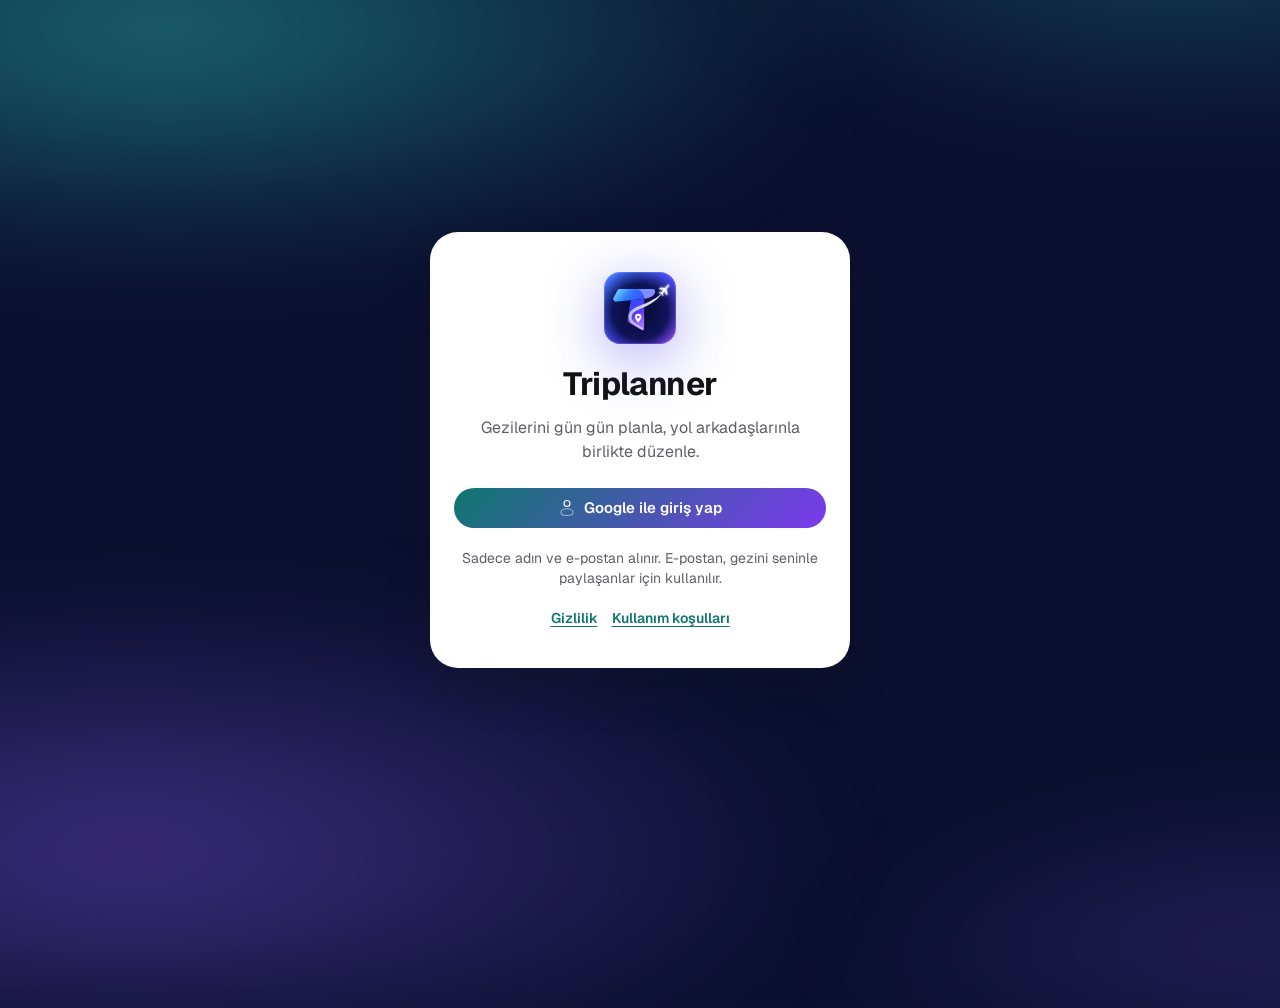
==== commit 2e836026: "Yeni logo (vektör) ve simgeler; telefonda uçaklı açılış ekranı; sohbet başlığı ekranın üstüne kadar " ====
--- a/index.html
+++ b/index.html
@@ -11,6 +11,7 @@
 <meta name="apple-mobile-web-app-status-bar-style" content="black-translucent">
 <meta name="apple-mobile-web-app-title" content="Triplanner">
 <link rel="manifest" href="manifest.webmanifest">
+<link rel="icon" type="image/png" sizes="64x64" href="icons/favicon-64.png">
 <link rel="icon" type="image/png" sizes="192x192" href="icons/icon-192.png">
 <link rel="apple-touch-icon" href="icons/apple-touch-icon.png">
 <link rel="preconnect" href="https://fonts.googleapis.com">
@@ -20,8 +21,75 @@
 <link rel="stylesheet" href="bundle.css">
 <link rel="stylesheet" href="app.css">
 <link rel="stylesheet" href="web.css">
+<style>
+/* Açılış ekranı: uçak izini bırakarak yerine uçar */
+#tp-splash{position:fixed;inset:0;z-index:1000;display:flex;flex-direction:column;align-items:center;justify-content:center;gap:18px;
+  background:radial-gradient(60% 40% at 30% 30%,rgba(63,123,255,.28),transparent 70%),radial-gradient(55% 40% at 72% 70%,rgba(155,77,255,.26),transparent 70%),#0b1030;transition:opacity .35s ease}
+#tp-splash.is-out{opacity:0;pointer-events:none}
+#tp-splash .sp-logo{width:132px;height:132px;animation:sp-tile .5s cubic-bezier(.2,.8,.2,1) both;filter:drop-shadow(0 18px 40px rgba(76,72,240,.45))}
+#tp-splash .sp-logo svg{display:block;width:100%;height:100%}
+#tp-splash.go .tl-bar{transform-box:fill-box;transform-origin:left center;animation:sp-bar .45s .12s cubic-bezier(.2,.8,.2,1) both}
+#tp-splash.go .tl-stem{transform-box:fill-box;transform-origin:top center;animation:sp-stem .45s .25s cubic-bezier(.2,.8,.2,1) both}
+#tp-splash.go .tl-pin{transform-box:fill-box;transform-origin:center bottom;animation:sp-pop .4s 1.4s cubic-bezier(.3,1.5,.5,1) both}
+#tp-splash:not(.go) .tl-bar,#tp-splash:not(.go) .tl-stem,#tp-splash:not(.go) .tl-pin,#tp-splash:not(.go) .sp-name{opacity:0}
+#tp-splash .sp-name{font:700 22px/1 "Geist",system-ui,-apple-system,sans-serif;letter-spacing:-.01em;color:#fff;opacity:.92}
+#tp-splash.go .sp-name{animation:sp-name .5s .9s ease both}
+@keyframes sp-tile{from{opacity:0;transform:scale(.9)}to{opacity:1;transform:none}}
+@keyframes sp-bar{from{opacity:0;transform:translateX(-14%) scaleX(.8)}to{opacity:1;transform:none}}
+@keyframes sp-stem{from{opacity:0;transform:translateY(-12%) scaleY(.85)}to{opacity:1;transform:none}}
+@keyframes sp-pop{from{opacity:0;transform:scale(.4)}to{opacity:1;transform:none}}
+@keyframes sp-name{from{opacity:0;transform:translateY(6px)}to{opacity:.92;transform:none}}
+</style>
 </head>
 <body>
+<div id="tp-splash" aria-hidden="true"><div class="sp-logo"><svg xmlns="http://www.w3.org/2000/svg" viewBox="0 0 1024 1024" aria-hidden="true" focusable="false">
+<defs>
+<linearGradient id="sp-rim" x1="0" y1="0" x2="1" y2="1"><stop offset="0" stop-color="#3f7bff"/><stop offset=".55" stop-color="#4c48f0"/><stop offset="1" stop-color="#9b4dff"/></linearGradient>
+<radialGradient id="sp-core" cx=".5" cy=".55" r=".62"><stop offset="0" stop-color="#070a2c"/><stop offset=".62" stop-color="#0b1152" stop-opacity=".96"/><stop offset="1" stop-color="#0b1152" stop-opacity="0"/></radialGradient>
+<linearGradient id="sp-edge" x1="0" y1="0" x2="1" y2="1"><stop offset="0" stop-color="#8fb4ff"/><stop offset="1" stop-color="#c79bff"/></linearGradient>
+<linearGradient id="sp-bar" x1="0" y1="0" x2="1" y2=".25"><stop offset="0" stop-color="#7fe7ff"/><stop offset=".45" stop-color="#2f7dff"/><stop offset="1" stop-color="#3b3df5"/></linearGradient>
+<linearGradient id="sp-fold" x1="0" y1="0" x2="1" y2="1"><stop offset="0" stop-color="#6f9dff"/><stop offset="1" stop-color="#a68bff"/></linearGradient>
+<linearGradient id="sp-stem" x1="0" y1="0" x2=".3" y2="1"><stop offset="0" stop-color="#2a4dff"/><stop offset=".6" stop-color="#5a3df5"/><stop offset="1" stop-color="#a874ff"/></linearGradient>
+<linearGradient id="sp-trail" x1="1" y1="0" x2="0" y2="1"><stop offset="0" stop-color="#ffffff" stop-opacity=".96"/><stop offset=".5" stop-color="#d9d5ff" stop-opacity=".94"/><stop offset="1" stop-color="#b9b3ff" stop-opacity=".9"/></linearGradient>
+<filter id="sp-glow" x="-30%" y="-30%" width="160%" height="160%"><feGaussianBlur stdDeviation="10" result="b"/><feMerge><feMergeNode in="b"/><feMergeNode in="SourceGraphic"/></feMerge></filter>
+<mask id="sp-m" maskUnits="userSpaceOnUse" x="0" y="0" width="1024" height="1024"><path d="M552 813 L482 770 C422 736 372 700 370 645 C368 590 410 543 487 512 C590 471 727 410 808 319" fill="none" stroke="#fff" stroke-width="90" stroke-linecap="round" pathLength="1" stroke-dasharray="1 1" stroke-dashoffset="1"><animate attributeName="stroke-dashoffset" from="1" to="0" begin="indefinite" dur="1.05s" fill="freeze" calcMode="spline" keyTimes="0;1" keySplines=".5 0 .25 1"/></path></mask></defs>
+<rect width="1024" height="1024" rx="232" fill="url(#sp-rim)"/>
+<rect width="1024" height="1024" rx="232" fill="url(#sp-core)"/>
+<rect x="5" y="5" width="1014" height="1014" rx="227" fill="none" stroke="url(#sp-edge)" stroke-width="8" opacity=".55"/>
+<g transform="translate(512 512) scale(1.0) translate(-512 -512)">
+<path class="tl-bar" d="M155 423 L134 396 Q126 386 132 374 L197 252 Q204 240 218 240 L690 240 Q728 242 727 278 Q722 320 690 342 Q640 372 583 380 Z" fill="url(#sp-bar)"/>
+<path class="tl-bar" d="M470 240 L690 240 Q728 242 727 278 Q722 320 690 342 Q640 372 583 380 C562 330 540 252 470 240 Z" fill="url(#sp-fold)" opacity=".9"/>
+<path class="tl-stem" d="M381 401 L572 384 L570 806 Q569 836 543 828 L362 724 Q331 706 334 678 Z" fill="url(#sp-stem)"/>
+<path class="tl-trail" mask="url(#sp-m)" d="M806 316 C720 395 580 452 480 492 C395 527 345 585 348 645 C351 705 405 745 470 780 L548 826 L560 800 L495 760 C440 728 395 695 393 645 C391 595 425 560 495 532 C600 490 735 425 810 322 Z" fill="url(#sp-trail)"/>
+<path class="tl-pin" fill-rule="evenodd" fill="#ffffff" d="M486 718 C474 702 440 664 440 640 A46 46 0 1 1 532 640 C532 664 498 702 486 718 Z M486 622 A18 18 0 1 0 486.01 622 Z"/>
+
+<g><animateMotion path="M552 813 L482 770 C422 736 372 700 370 645 C368 590 410 543 487 512 C590 471 727 410 808 319" begin="indefinite" dur="1.05s" fill="freeze" rotate="auto" calcMode="spline" keyTimes="0;1" keySplines=".5 0 .25 1"/><g class="sp-plane" filter="url(#sp-glow)" opacity="0"><set attributeName="opacity" to="1" begin="indefinite" fill="freeze"/><path transform="scale(1.3)" fill="#ffffff" d="M138 0 C138 -6 132 -8 126 -8 L84 -8 L50 -55 L35 -55 L55 -8 L22 -8 L9 -28 L-1 -28 L7 -5 L7 5 L-1 28 L9 28 L22 8 L55 8 L35 55 L50 55 L84 8 L126 8 C132 8 138 6 138 0 Z"/></g></g>
+
+</g>
+</svg></div><div class="sp-name">Triplanner</div></div>
+<script>
+(function(){
+  var el = document.getElementById("tp-splash"); if(!el) return;
+  var seen = false; try{ seen = sessionStorage.getItem("tp-splash") === "1"; sessionStorage.setItem("tp-splash", "1"); }catch(e){}
+  var phone = matchMedia("(max-width: 899px)").matches, still = matchMedia("(prefers-reduced-motion: reduce)").matches;
+  if(seen || !phone || still){ el.parentNode.removeChild(el); return; }
+  var started = false;
+  function hide(){ el.classList.add("is-out"); setTimeout(function(){ if(el.parentNode) el.parentNode.removeChild(el); }, 400); }
+  function go(){
+    if(started) return; started = true;
+    requestAnimationFrame(function(){ requestAnimationFrame(function(){
+      el.classList.add("go");
+      var smil = el.querySelectorAll("animate, animateMotion, set");
+      for(var i = 0; i < smil.length; i++){ try{ smil[i].beginElementAt(0.45); }catch(e){} }
+      setTimeout(hide, 1900);
+    }); });
+  }
+  /* Uygulama dosyaları yüklenince başlar; takılırsa yine de başlar ve en geç 4,5 sn'de kalkar */
+  if(document.readyState === "loading") document.addEventListener("DOMContentLoaded", go); else go();
+  setTimeout(go, 1500);
+  setTimeout(hide, 4500);
+})();
+</script>
 <div id="root"></div>
 <script>
 /* iPhone ana ekran uygulaması: iOS, durum çubuğu şeffafken sayfayı ekrandan kısa ölçüyor;
@@ -53,6 +121,7 @@
 <script src="app-hazirlik.js"></script>
 <script src="app-harcama.js"></script>
 <script src="app-home.js"></script>
+<script src="app-chat.js"></script>
 <script src="app-dialogs.js"></script>
 <script>
 (function(){
@@ -61,7 +130,15 @@
   A.route();
   B.start(function(){ A.sync.connect(); });
   if("serviceWorker" in navigator && location.protocol === "https:"){
-    window.addEventListener("load", function(){ navigator.serviceWorker.register("sw.js").catch(function(){}); });
+    window.addEventListener("load", function(){
+      navigator.serviceWorker.register("sw.js", {updateViaCache: "none"}).then(function(reg){
+        /* uygulamaya her dönüşte yeni sürüm var mı bak */
+        document.addEventListener("visibilitychange", function(){ if(document.visibilityState === "visible") reg.update().catch(function(){}); });
+      }).catch(function(){});
+      /* yeni sürüm devreye girince sayfayı bir kez yenile */
+      var had = !!navigator.serviceWorker.controller, done = false;
+      navigator.serviceWorker.addEventListener("controllerchange", function(){ if(had && !done){ done = true; location.reload(); } });
+    });
   }
 })();
 </script>
--- a/app.css
+++ b/app.css
@@ -213,7 +213,7 @@
 .app-seg{flex:none;display:flex;gap:2px;padding:2px;border-radius:var(--radius-full);background:var(--background-sunken)}
 .app-seg button{width:38px;height:30px;border:0;border-radius:var(--radius-full);background:none;color:var(--foreground-weak);display:grid;place-items:center;cursor:pointer;-webkit-tap-highlight-color:transparent;transition:background-color var(--duration-base) var(--ease-standard),color var(--duration-base) var(--ease-standard)}
 .app-seg button[aria-pressed="true"]{background:var(--background-raised);color:var(--foreground-primary);box-shadow:var(--shadow-card,none)}
-.app-dayline{display:flex;align-items:flex-start;gap:var(--space-2);padding:var(--space-1) var(--space-1) 0}
+.app-dayline{display:flex;align-items:flex-start;gap:var(--space-2);padding:var(--space-4) var(--space-1) var(--space-3)}
 .app-dayline__t{margin:0;overflow-wrap:anywhere}
 .app-dayline__s{margin:2px 0 0;display:flex;flex-wrap:wrap;align-items:center;column-gap:var(--space-2);row-gap:2px}
 .app-dayline__night{display:inline-flex;align-items:center;gap:4px;min-width:0}
@@ -285,7 +285,7 @@
 .app-checklist .tp-checkitem{padding-right:var(--space-1)}
 .app-checklist .tp-checkitem__actions{flex:none}
 .app-checkrow .tp-pop__panel{z-index:20}
-.app-plans .tp-card.is-selected{background:color-mix(in srgb,var(--background-primary-weak) 60%,var(--background-raised))}
+
 .app-ticket__acts{display:flex;align-items:center;gap:var(--space-2);padding-top:var(--space-1)}
 .app-flexrow__go{flex:none;width:32px;height:32px;margin:-6px -6px -6px 0;border-radius:var(--radius-full);display:grid;place-items:center;color:var(--foreground-primary);-webkit-tap-highlight-color:transparent}
 .app-flexrow__go:hover{background:var(--background-primary-weak)}
@@ -401,3 +401,604 @@
 .app-ticket.is-next .app-ticket__acts .tp-icon{--tp-duo:currentColor}
 @keyframes app-lines-drift{from{transform:translate3d(0,0,0) scale(1)}to{transform:translate3d(-12px,6px,0) scale(1.04)}}
 @media (prefers-reduced-motion:reduce){.app-ticket.is-next::before{animation:none}}
+
+/* Bilet çentiği: kenar, zemin ve çizgi birlikte kesilsin */
+.app-ticket__cut::before,.app-ticket__cut::after{display:none}
+.app-ticket.has-cut{-webkit-mask:radial-gradient(circle 9px at 0 var(--cut-y),transparent 8.5px,#000 9px),radial-gradient(circle 9px at 100% var(--cut-y),transparent 8.5px,#000 9px);-webkit-mask-composite:source-in;mask:radial-gradient(circle 9px at 0 var(--cut-y),transparent 8.5px,#000 9px),radial-gradient(circle 9px at 100% var(--cut-y),transparent 8.5px,#000 9px);mask-composite:intersect}
+.app-ticket__cut{margin:0 calc(-1 * var(--space-4) + 12px)}
+/* Son hareketler */
+.app-actbtn{position:relative;flex:none;width:40px;height:40px;border:0;border-radius:var(--radius-full);display:grid;place-items:center;background:none;color:var(--foreground-weak);cursor:pointer;-webkit-tap-highlight-color:transparent}
+.app-actbtn:hover{background:var(--background-sunken)}
+.app-actbtn .tp-icon{--tp-duo:currentColor}
+.app-actbtn.is-shell{width:44px;height:44px;color:var(--foreground-on-shell,#fff);background:var(--background-on-shell,rgba(255,255,255,.08))}
+.app-actbtn__n{position:absolute;top:2px;right:0;min-width:18px;height:18px;padding:0 5px;box-sizing:border-box;border-radius:var(--radius-full);background:var(--background-primary);color:var(--foreground-on-primary);font:700 11px var(--font-sans);display:grid;place-items:center;box-shadow:0 0 0 2px var(--background-shell,#0b1030);animation:tp-badge-in var(--duration-base) var(--ease-spring) both}
+.app-acts{display:flex;flex-direction:column;gap:var(--space-4)}
+.app-acts__day{display:flex;flex-direction:column;gap:2px}
+.app-acts__h{margin:0 0 var(--space-1)}
+.app-act{width:100%;display:flex;align-items:flex-start;gap:var(--space-3);padding:var(--space-2);border:0;border-radius:var(--radius-tile);background:none;color:var(--foreground);font:inherit;text-align:left;cursor:pointer;transition:background-color var(--duration-base) var(--ease-standard)}
+.app-act:hover{background:var(--background-sunken)}
+.app-act.is-new{background:var(--background-primary-weak)}
+.app-act__who{flex:none;width:32px;height:32px;border-radius:var(--radius-full);display:grid;place-items:center;color:var(--background-raised);font:700 14px var(--font-sans)}
+.app-act__text{flex:1;min-width:0;display:flex;flex-direction:column;gap:2px}
+.app-act__text strong{font-weight:600}
+.app-act__meta{display:inline-flex;align-items:center;gap:4px;font-size:12px;color:var(--foreground-weak)}
+.app-act__meta .tp-icon{--tp-duo:currentColor}
+.app-act__chev{flex:none;margin-top:8px;color:var(--foreground-weakest,var(--foreground-weak))}
+.app-actempty{display:flex;flex-direction:column;align-items:center;gap:var(--space-2);padding:var(--space-6) var(--space-4);text-align:center;color:var(--foreground-weak)}
+.app-hometrip__act{display:flex;align-items:center;gap:6px;min-width:0;color:var(--foreground-weak)}
+.app-hometrip__act strong{color:var(--foreground);font-weight:600}
+.app-side__trip .app-actbtn{width:32px;height:32px;color:var(--foreground-on-shell-weak,rgba(255,255,255,.7))}
+.app-side__trip .app-actbtn:hover{background:var(--background-on-shell,rgba(255,255,255,.08))}
+/* Sohbet */
+.app-chatwrap{position:fixed;inset:0;z-index:70;display:flex;justify-content:flex-end;background:var(--background-scrim,rgba(8,12,30,.35));animation:tp-enter-fade var(--duration-base) linear both}
+.app-chatwrap.is-leaving{animation:app-fade-out 200ms linear both}
+.app-chatwrap.is-leaving .app-chat{animation:app-chat-out 200ms var(--ease-exit,ease-in) both}
+.app-chat{width:min(440px,100%);height:100%;display:flex;flex-direction:column;background:var(--background-raised);color:var(--foreground);box-shadow:var(--shadow-overlay);animation:app-chat-in var(--duration-slow) var(--ease-enter) both}
+@keyframes app-chat-in{from{transform:translateX(24px);opacity:0}to{transform:none;opacity:1}}
+@keyframes app-chat-out{from{transform:none;opacity:1}to{transform:translateX(24px);opacity:0}}
+@keyframes app-fade-out{from{opacity:1}to{opacity:0}}
+@media (max-width:899px){.app-chatwrap{background:none}.app-chat{width:100%;padding-top:env(safe-area-inset-top,0px);padding-bottom:env(safe-area-inset-bottom,0px);animation-name:app-chat-up}
+  @keyframes app-chat-up{from{transform:translateY(32px);opacity:0}to{transform:none;opacity:1}}}
+.app-chat__head{flex:none;display:flex;align-items:center;gap:var(--space-3);padding:var(--space-3) var(--space-3) var(--space-3) var(--space-4);border-bottom:1px solid var(--border-weak)}
+.app-chat__head .app-tripmark{width:36px;height:36px;font-size:13px}
+.app-chat__scroll{flex:1;min-height:0;overflow-y:auto;overscroll-behavior:contain;padding:var(--space-3) var(--space-3) var(--space-4);display:flex;flex-direction:column;gap:var(--space-2);background:var(--background)}
+.app-chat__notice{margin:0;padding:var(--space-3);border-radius:var(--radius-tile);background:var(--background-warning-weak);color:var(--foreground)}
+.app-chat__day{display:flex;flex-direction:column;gap:6px}
+.app-chat__sep{display:flex;justify-content:center;margin:var(--space-2) 0}
+.app-chat__sep span{padding:2px 10px;border-radius:var(--radius-full);background:var(--background-sunken);color:var(--foreground-weak)}
+.app-chat__act{display:flex;align-items:center;gap:4px;align-self:center;max-width:94%}
+.app-chat__actmain{display:flex;align-items:center;gap:6px;min-width:0;padding:4px 10px;border:1px solid var(--border-weak);border-radius:var(--radius-full);background:var(--background-raised);color:var(--foreground-weak);font:12px var(--font-sans);cursor:pointer;text-align:left}
+.app-chat__act.is-new .app-chat__actmain{border-color:var(--border-primary);background:var(--background-primary-weak)}
+.app-chat__actmain .tp-icon{flex:none;--tp-duo:currentColor}
+.app-chat__acttext{min-width:0;overflow:hidden;text-overflow:ellipsis;white-space:nowrap}
+.app-chat__acttext strong{color:var(--foreground);font-weight:600}
+.app-chat__time{flex:none;color:var(--foreground-weakest,var(--foreground-weak));font-variant-numeric:tabular-nums}
+.app-chat__mention{flex:none;width:26px;height:26px;border:0;border-radius:var(--radius-full);display:grid;place-items:center;background:none;color:var(--foreground-primary);cursor:pointer}
+.app-chat__mention:hover{background:var(--background-primary-weak)}
+.app-chat__mention .tp-icon{--tp-duo:currentColor}
+.app-msg{display:flex;align-items:flex-end;gap:var(--space-2);max-width:86%}
+.app-msg.is-first{margin-top:var(--space-2)}
+.app-msg.is-mine{align-self:flex-end;flex-direction:row-reverse}
+.app-msg__who{flex:none;width:28px;height:28px;border-radius:var(--radius-full);display:grid;place-items:center;color:var(--background-raised);font:700 12px var(--font-sans)}
+.app-msg__bubble{min-width:0;display:flex;flex-direction:column;gap:4px;padding:var(--space-2) var(--space-3);border-radius:18px 18px 18px 6px;background:var(--background-raised);border:1px solid var(--border-weak)}
+.app-msg.is-mine .app-msg__bubble{border-radius:18px 18px 6px 18px;background:var(--background-primary-weak);border-color:transparent}
+.app-msg.is-new .app-msg__bubble{box-shadow:0 0 0 2px var(--border-primary)}
+.app-msg.is-pending{opacity:.6}
+.app-msg__name{font:600 12px var(--font-sans);color:var(--foreground-primary)}
+.app-msg__body{margin:0;font-size:15px;line-height:1.4;white-space:pre-wrap;overflow-wrap:anywhere}
+.app-msg__refs{display:flex;flex-direction:column;gap:4px}
+.app-msg__time{display:flex;align-items:center;justify-content:flex-end;gap:6px;font-size:11px;color:var(--foreground-weak);font-variant-numeric:tabular-nums}
+.app-msg__del{width:20px;height:20px;border:0;padding:0;border-radius:var(--radius-full);display:grid;place-items:center;background:none;color:var(--foreground-weak);cursor:pointer;opacity:.6}
+.app-msg__del:hover{opacity:1;background:var(--background-sunken)}
+.app-ref{display:flex;align-items:center;gap:var(--space-2);min-width:0;max-width:100%;padding:6px 8px;border-radius:var(--radius-control);border:1px solid var(--border-weak);background:var(--background);color:var(--foreground);font:inherit;text-align:left;cursor:pointer}
+.app-ref.is-gone{opacity:.6;cursor:default}
+.app-ref__icon{flex:none;width:28px;height:28px;border-radius:8px;display:grid;place-items:center;background:var(--background-primary-weak);color:var(--foreground-primary)}
+.app-ref__icon .tp-icon{--tp-duo:currentColor}
+.app-ref__img{flex:none;width:28px;height:28px;border-radius:8px;object-fit:cover;background:var(--background-sunken)}
+.app-ref__text{flex:1;min-width:0;display:flex;flex-direction:column}
+.app-ref__sub{font-size:12px;color:var(--foreground-weak)}
+.app-ref__x{flex:none;width:22px;height:22px;border-radius:var(--radius-full);display:grid;place-items:center;color:var(--foreground-weak);cursor:pointer}
+.app-chat__compose{flex:none;display:flex;flex-direction:column;padding:var(--space-2) var(--space-3) var(--space-3);border-top:1px solid var(--border-weak);background:var(--background-raised)}
+.app-chat__refs{display:flex;flex-wrap:wrap;gap:6px;margin-bottom:var(--space-2)}
+.app-chat__refs .app-ref{flex:0 1 auto;max-width:100%;cursor:default}
+.app-chat__bar{display:flex;align-items:flex-end;gap:var(--space-2)}
+.app-chat__tag{flex:none;width:44px;height:44px;border-radius:var(--radius-control);border:1px solid var(--border);background:var(--background);color:var(--foreground-primary);font:700 20px var(--font-sans);cursor:pointer}
+.app-chat__tag.is-on{background:var(--background-primary-weak);border-color:var(--border-primary)}
+.app-chat__input{flex:1;min-width:0;min-height:44px;max-height:120px;box-sizing:border-box;padding:11px 12px;border-radius:var(--radius-control);border:1px solid var(--border);background:var(--background);color:var(--foreground);font:16px/1.35 var(--font-sans);resize:none}
+.app-chat__input:focus{outline:none;border-color:var(--border-focus);box-shadow:0 0 0 3px var(--background-primary-weak)}
+.app-chat__compose .app-quick__go .tp-icon{--tp-duo:currentColor;--icon-accent:currentColor}
+.app-picker{margin-bottom:var(--space-2);padding:var(--space-2);border-radius:var(--radius-tile);border:1px solid var(--border-weak);background:var(--background);animation:app-leg-in var(--duration-base) var(--ease-enter) both}
+.app-picker__head{display:flex;align-items:center;gap:var(--space-2);margin-bottom:var(--space-2)}
+.app-picker__list{max-height:220px;overflow-y:auto;display:flex;flex-direction:column;gap:2px}
+.app-picker__row{display:flex;align-items:center;gap:var(--space-2);padding:6px;border:0;border-radius:var(--radius-control);background:none;color:var(--foreground);font:inherit;text-align:left;cursor:pointer}
+.app-picker__row:hover{background:var(--background-sunken)}
+.app-picker__plus{flex:none;color:var(--foreground-primary);--tp-duo:currentColor}
+
+/* Ana sayfa v2: görsel gezi kartları ve renkli tatil kartları */
+.app-hometrips{grid-template-columns:repeat(auto-fill,minmax(240px,1fr))}
+.app-hometrip{padding:0;gap:0;overflow:hidden}
+.app-cover{position:relative;display:block;aspect-ratio:16/10;overflow:hidden;background:#0d1433}
+.app-cover__art,.app-cover__img{position:absolute;inset:0;width:100%;height:100%;display:block;object-fit:cover}
+.app-hometrip:hover .app-cover__art,.app-hometrip:hover .app-cover__img{transform:scale(1.03)}
+.app-cover__art,.app-cover__img{transition:transform var(--duration-slower,600ms) var(--ease-standard)}
+.app-cover__chip{position:absolute;left:10px;top:10px;display:inline-flex;align-items:center;gap:5px;height:26px;padding:0 10px;border-radius:var(--radius-full);background:rgba(11,16,48,.55);color:#fff;font:600 12px var(--font-sans);backdrop-filter:blur(6px);-webkit-backdrop-filter:blur(6px)}
+.app-cover__chip .tp-icon{--tp-duo:currentColor;color:#fff}
+.app-cover__chip.is-now{background:rgba(5,150,105,.75)}
+.app-hometrip__body{display:flex;flex-direction:column;gap:2px;padding:var(--space-3) var(--space-4) var(--space-4)}
+.app-hometrip__prep{display:flex;align-items:center;gap:var(--space-2);margin-top:var(--space-2)}
+.app-hometrip__prep .app-hometrip__bar{flex:1}
+.app-phone .app-hometrips{grid-template-columns:minmax(0,1fr)}
+.app-deals{grid-template-columns:repeat(auto-fill,minmax(230px,1fr))}
+.app-phone .app-deal{width:74%}
+.app-deal{position:relative;isolation:isolate;overflow:hidden;gap:var(--space-2);padding:var(--space-4);border:0;color:#fff;--tone:45,212,191;
+  background:radial-gradient(120% 90% at 0% 0%,rgba(var(--tone),.42),transparent 58%),radial-gradient(100% 90% at 100% 100%,rgba(139,92,246,.38),transparent 62%),#0d1433;box-shadow:0 10px 26px rgba(13,20,51,.22)}
+.app-deal::before{content:"";position:absolute;inset:0;z-index:-1;background:url("data:image/svg+xml,%3Csvg%20xmlns%3D%22http%3A//www.w3.org/2000/svg%22%20viewBox%3D%220%200%20340%20200%22%20preserveAspectRatio%3D%22xMidYMid%20slice%22%3E%3Cg%20fill%3D%22none%22%20stroke%3D%22white%22%20stroke-opacity%3D%22.14%22%20stroke-width%3D%221%22%3E%3Cpath%20d%3D%22M-40%20230%20C%2050%20140.0%2C%20160%20230.0%2C%20380%2030%22/%3E%3Cpath%20d%3D%22M-27%20230%20C%2063%20136.1%2C%20173%20223.5%2C%20380%2043%22/%3E%3Cpath%20d%3D%22M-14%20230%20C%2076%20132.2%2C%20186%20217.0%2C%20380%2056%22/%3E%3Cpath%20d%3D%22M-1%20230%20C%2089%20128.3%2C%20199%20210.5%2C%20380%2069%22/%3E%3Cpath%20d%3D%22M12%20230%20C%20102%20124.4%2C%20212%20204.0%2C%20380%2082%22/%3E%3Cpath%20d%3D%22M25%20230%20C%20115%20120.5%2C%20225%20197.5%2C%20380%2095%22/%3E%3Cpath%20d%3D%22M38%20230%20C%20128%20116.6%2C%20238%20191.0%2C%20380%20108%22/%3E%3Cpath%20d%3D%22M51%20230%20C%20141%20112.7%2C%20251%20184.5%2C%20380%20121%22/%3E%3C/g%3E%3C/svg%3E") center/cover no-repeat;pointer-events:none}
+.app-deal__name{margin:0;color:#fff}
+.app-deal__dates{font-size:13px;color:rgba(255,255,255,.72)}
+.app-deal__len{width:auto;height:auto;padding:0;background:none;color:#fff;align-items:flex-end}
+.app-deal__len strong{font-size:34px;font-weight:600;line-height:1;text-shadow:0 0 18px rgba(var(--tone),.6)}
+.app-deal__len small{font-size:12px;color:rgba(255,255,255,.72);margin-top:0}
+.app-deal__how{font:600 13px var(--font-sans);color:rgb(var(--tone))}
+.app-deal__clash{color:rgba(255,255,255,.72);font-weight:500}
+.app-deal__ideas{display:flex;flex-wrap:wrap;gap:6px;margin-top:var(--space-1)}
+.app-deal__idea{width:auto;height:30px;padding:0 12px;border-radius:var(--radius-full);border:1px solid rgba(255,255,255,.22);background:rgba(255,255,255,.1);color:#fff;font:600 13px var(--font-sans);cursor:pointer;transition:background-color var(--duration-base) var(--ease-standard),border-color var(--duration-base) var(--ease-standard)}
+.app-deal__idea:hover{background:rgba(255,255,255,.18);border-color:rgba(var(--tone),.8)}
+.app-deal.is-teal{--tone:45,212,191}
+.app-deal.is-violet{--tone:167,139,250}
+.app-deal.is-amber{--tone:251,191,36}
+.app-deal.is-pink{--tone:244,114,182}
+.app-deal.is-blue{--tone:96,165,250}
+.app-deal.is-green{--tone:74,222,128}
+.app-deal.is-indigo{--tone:129,140,248}
+.app-deal.is-rose{--tone:251,113,133}
+.app-deal__ideas{flex-direction:row}
+/* Alt menü: seçili olan renkli, diğerleri renksiz; yuvarlak zemin yok */
+.app-phonenav .tp-bottomnav__item{color:var(--foreground-on-shell-weak,rgba(255,255,255,.6));transition:color var(--duration-base) var(--ease-standard)}
+.app-phonenav .tp-bottomnav__item .tp-icon{--tp-duo:currentColor;--tp-duo-opacity:.55;--icon-accent:currentColor;color:currentColor}
+.app-phonenav .tp-bottomnav__item.is-active{color:var(--camgobegi-300,#5eead4);font-weight:600}
+.app-phonenav .tp-bottomnav__badge{background:var(--camgobegi-300,#5eead4);color:#0b1030;font-weight:700;min-width:16px;height:16px;font-size:10px;top:-1px;right:8px;box-shadow:none}
+.app-phonenav .tp-bottomnav__item.is-active .tp-bottomnav__badge{background:var(--camgobegi-300,#5eead4);color:#0b1030}
+.app-phonenav .tp-bottomnav__item.is-active .tp-icon{--tp-duo-opacity:1}
+.app-phonenav .tp-bottomnav__item.is-active .tp-bottomnav__icon,.app-phonenav .tp-bottomnav__icon{background:none;animation:none}
+.app-phonenav .tp-bottomnav__item:active .tp-bottomnav__icon{transform:scale(.92)}
+
+/* Tekerlek seçici */
+.app-wheel{position:relative;height:200px;margin:0 calc(-1 * var(--space-1))}
+.app-wheel__band{position:absolute;left:0;right:0;top:80px;height:40px;border-radius:var(--radius-control);background:var(--background-primary-weak);pointer-events:none}
+.app-wheel__list{position:relative;height:100%;overflow-y:auto;scroll-snap-type:y mandatory;scrollbar-width:none;padding:80px 0;box-sizing:border-box;outline:none;overscroll-behavior:contain;
+  -webkit-mask-image:linear-gradient(to bottom,transparent,#000 30%,#000 70%,transparent);mask-image:linear-gradient(to bottom,transparent,#000 30%,#000 70%,transparent)}
+.app-wheel__list::-webkit-scrollbar{display:none}
+.app-wheel__list:focus-visible{box-shadow:inset 0 0 0 2px var(--border-focus);border-radius:var(--radius-control)}
+.app-wheel__row{height:40px;scroll-snap-align:center;display:flex;align-items:center;justify-content:center;gap:8px;padding:0 var(--space-3);color:var(--foreground-weak);font:500 15px var(--font-sans);white-space:nowrap;overflow:hidden;cursor:pointer;transition:color var(--duration-fast) var(--ease-standard),transform var(--duration-fast) var(--ease-standard);transform:scale(.92)}
+.app-wheel__row small{font-size:12px;font-weight:500;color:var(--foreground-weakest,var(--foreground-weak));overflow:hidden;text-overflow:ellipsis;max-width:55%}
+.app-wheel__row.is-near{transform:scale(.96);color:var(--foreground)}
+.app-wheel__row.is-on{transform:none;color:var(--foreground-primary);font-weight:700;font-size:17px}
+.app-wheel__row.is-on small{color:var(--foreground-primary);opacity:.8}
+@media (prefers-reduced-motion:reduce){.app-wheel__row{transition:none}}
+.app-deal.has-art::before{display:none}
+.app-deal__art{position:absolute;inset:0;width:100%;height:100%;z-index:-1;color:rgba(255,255,255,.2);pointer-events:none;filter:drop-shadow(0 0 6px rgba(var(--tone),.45));animation:app-art-float 9s var(--ease-ambient,ease-in-out) infinite alternate}
+@keyframes app-art-float{from{transform:translate3d(0,0,0)}to{transform:translate3d(-6px,4px,0)}}
+@media (prefers-reduced-motion:reduce){.app-deal__art{animation:none}}
+/* Alt bölme: kapat düğmesi tutamak satırında, içerikle çakışmasın */
+.app-pane__close{top:2px;right:6px}
+.app-pane__close .tp-iconbtn{width:30px;height:30px;min-width:30px}
+.app-pane__edge{height:32px}
+.app-pane__peek{padding:36px var(--space-3) var(--space-3)}
+.app-pane__scroll{padding-top:38px}
+
+/* Kompakt tekerlek: 3 satır, sayılar */
+.app-wheel--compact{height:120px;margin:0}
+.app-wheel--compact .app-wheel__band{top:40px}
+.app-wheel--compact .app-wheel__list{padding:40px 0;-webkit-mask-image:linear-gradient(to bottom,transparent,#000 35%,#000 65%,transparent);mask-image:linear-gradient(to bottom,transparent,#000 35%,#000 65%,transparent)}
+.app-wheel--compact .app-wheel__row{font-size:17px;font-variant-numeric:tabular-nums}
+.app-wheel--compact .app-wheel__row.is-on{font-size:20px}
+.app-wheel--compact .app-wheel__row small{max-width:none}
+.app-daywheel{display:flex;flex-direction:column;gap:var(--space-2)}
+.app-daywheel__cols{position:relative;display:grid;grid-template-columns:1fr 1.4fr;gap:0}
+.app-daywheel__cols .app-wheel__band{border-radius:0}
+.app-daywheel__day .app-wheel__band{border-radius:var(--radius-control) 0 0 var(--radius-control)}
+.app-daywheel__month .app-wheel__band{border-radius:0 var(--radius-control) var(--radius-control) 0}
+.app-daywheel__day .app-wheel__row{justify-content:flex-end;padding-right:var(--space-3)}
+.app-daywheel__month .app-wheel__row{justify-content:flex-start;padding-left:var(--space-3)}
+/* Alt bölme: tutamak ve kapat için ayrı bir üst satır; içerik ondan sonra başlar */
+.app-pane__edge{height:40px;padding-top:9px}
+.app-pane__close{top:5px;right:8px}
+.app-pane__peek{padding:46px var(--space-3) var(--space-4)}
+.app-pane__scroll{padding-top:48px}
+.app-daywheel1 .app-wheel__row small{font-size:13px}
+
+/* Hazırlık bölmesi: grup seçimi büyük karolar */
+.app-grouptiles{display:grid;grid-template-columns:repeat(4,minmax(0,1fr));gap:var(--space-2);margin-top:var(--space-3)}
+.app-grouptile{display:flex;flex-direction:column;align-items:center;justify-content:center;gap:4px;min-height:68px;padding:var(--space-2) 4px;border-radius:var(--radius-tile);border:1px solid var(--border);background:var(--background);color:var(--foreground-weak);font:600 12px var(--font-sans);cursor:pointer;-webkit-tap-highlight-color:transparent;transition:background-color var(--duration-base) var(--ease-standard),border-color var(--duration-base) var(--ease-standard),color var(--duration-base) var(--ease-standard),transform var(--duration-fast) var(--ease-standard)}
+.app-grouptile span{max-width:100%;overflow:hidden;text-overflow:ellipsis;white-space:nowrap}
+.app-grouptile .tp-icon{--tp-duo:currentColor;--tp-duo-opacity:.6}
+.app-grouptile:active{transform:scale(.96)}
+.app-grouptile[aria-pressed="true"]{border-color:var(--border-primary);background:var(--background-primary-weak);color:var(--foreground-primary)}
+.app-grouptile[aria-pressed="true"] .tp-icon{--tp-duo-opacity:1}
+
+/* Klavye açıkken: kabuk görünen alana sığar, alt menü gizlenir */
+.kbd .app-phone{top:var(--vvt,0px) !important;bottom:auto !important;height:var(--vvh,100%) !important}
+.kbd .app-phonenav{display:none}
+.kbd .app-fab,.kbd .app-fabs{display:none}
+/* yedek: dokunmatik ekranda bir yazı alanı odaktayken alt menü her durumda gizli */
+@media (pointer:coarse) and (max-width:899px){
+  .app-phone:has(:is(input:not([type=checkbox]):not([type=radio]):not([type=file]):not([type=range]),textarea,[contenteditable=true]):focus) .app-phonenav{display:none}
+}
+/* Hızlı harcama: tutar + para birimi, altında ne için alanı */
+.app-qexp{display:flex;flex-direction:column;gap:var(--space-2)}
+.app-qexp .app-quick__in--amount{flex:1 1 auto;font-size:20px;font-weight:600}
+.app-curseg{flex:none;display:flex;gap:2px;padding:3px;border-radius:var(--radius-control);background:var(--background-sunken)}
+.app-curseg button{min-width:44px;height:38px;padding:0 6px;border:0;border-radius:calc(var(--radius-control) - 2px);background:none;color:var(--foreground-weak);font:600 13px var(--font-sans);cursor:pointer;-webkit-tap-highlight-color:transparent}
+.app-curseg button[aria-checked="true"]{background:var(--background-raised);color:var(--foreground-primary);box-shadow:var(--shadow-card,0 1px 2px rgba(0,0,0,.08))}
+.app-quick__area{height:auto;min-height:64px;padding:10px 12px;resize:none;line-height:1.35}
+.app-qexp .app-peekline{margin:0}
+.app-pane__peek{overflow-y:auto;min-height:0;flex:0 1 auto}
+.app-pane.is-sizing{transition:none}
+.kbd .app-pane{border-radius:var(--radius-section) var(--radius-section) 0 0}
+
+/* Sıradaki plan: bilet kartıyla aynı koyu, çizgili, ışıklı zemin */
+.app-glow{position:absolute;inset:0;z-index:-1;border-radius:inherit;overflow:hidden;pointer-events:none;
+  background:radial-gradient(120% 90% at 0% 0%,rgba(45,212,191,.42),transparent 55%),radial-gradient(110% 100% at 100% 100%,rgba(139,92,246,.5),transparent 60%),#0d1433}
+.app-glow::before{content:"";position:absolute;inset:0;background:url("data:image/svg+xml,%3Csvg%20xmlns%3D%22http%3A//www.w3.org/2000/svg%22%20viewBox%3D%220%200%20400%20160%22%20preserveAspectRatio%3D%22xMidYMid%20slice%22%3E%3Cg%20fill%3D%22none%22%20stroke%3D%22white%22%20stroke-opacity%3D%22.16%22%20stroke-width%3D%221%22%3E%3Cpath%20d%3D%22M-20%20150%20C%2090%2060%2C%20200%20170%2C%20420%2010%22/%3E%3Cpath%20d%3D%22M-20%20162%20C%2096%2070%2C%20214%20172%2C%20420%2026%22/%3E%3Cpath%20d%3D%22M-20%20174%20C%20102%2080%2C%20228%20174%2C%20420%2042%22/%3E%3Cpath%20d%3D%22M-20%20186%20C%20108%2090%2C%20242%20176%2C%20420%2058%22/%3E%3Cpath%20d%3D%22M-20%20198%20C%20114%20100%2C%20256%20178%2C%20420%2074%22/%3E%3Cpath%20d%3D%22M-20%20210%20C%20120%20110%2C%20270%20180%2C%20420%2090%22/%3E%3C/g%3E%3C/svg%3E") center/cover no-repeat;opacity:.9;animation:app-lines-drift 14s var(--ease-ambient,ease-in-out) infinite alternate}
+.app-glow::after{content:"";position:absolute;width:200px;height:200px;right:-60px;top:-100px;border-radius:50%;background:radial-gradient(circle,rgba(94,234,212,.35),transparent 70%);filter:blur(6px)}
+@media (prefers-reduced-motion:reduce){.app-glow::before{animation:none}}
+
+/* Ortak: ekranın üstünde açılan ⋯ menüsü */
+.app-menu{position:fixed;z-index:300;top:0;left:0;right:auto;max-width:calc(100vw - 16px)}
+/* Ortak: seçilen kartın altında yumuşakça açılan alan */
+.app-expand{display:grid;grid-template-rows:0fr;transition:grid-template-rows var(--duration-base) var(--ease-standard)}
+.app-expand.is-open{grid-template-rows:1fr}
+.app-expand__in{min-height:0;overflow:hidden}
+.app-expand__in.is-settled{overflow:visible}
+.app-expand__body{opacity:0;transition:opacity var(--duration-base) var(--ease-standard)}
+.app-expand.is-open .app-expand__body{opacity:1}
+.app-ticket>.app-expand{margin-top:calc(-1 * var(--space-3));transition:grid-template-rows var(--duration-base) var(--ease-standard),margin-top var(--duration-base) var(--ease-standard)}
+.app-ticket>.app-expand.is-open{margin-top:0}
+@media (prefers-reduced-motion:reduce){.app-expand,.app-expand__body,.app-ticket>.app-expand{transition:none}}
+
+/* Telefonda plan kartı: bilet kartıyla aynı davranış ve seçili görünüm */
+.app-pcard{position:relative;isolation:isolate;display:flex;flex-direction:column;background:var(--background-raised);border:1px solid var(--border-weak);border-radius:var(--radius-card);box-shadow:var(--shadow-card);color:var(--foreground);
+  cursor:pointer;outline:none;-webkit-tap-highlight-color:transparent;transition:border-color var(--duration-base) var(--ease-standard),box-shadow var(--duration-base) var(--ease-standard),transform var(--duration-fast) var(--ease-standard)}
+.app-pcard:active{transform:scale(.99)}
+.app-pcard:focus-visible{box-shadow:0 0 0 2px var(--border-focus)}
+.app-pcard.is-open{border-color:var(--border-primary);box-shadow:0 0 0 2px var(--border-primary)}
+.app-pcard__row{display:flex;align-items:flex-start;gap:var(--space-2);padding:17px var(--space-3) 17px var(--space-1);min-height:58px;box-sizing:border-box}
+.app-pcard .tp-card__handle{flex:none;width:24px;margin-top:-5px}
+.app-pcard__time{flex:none;width:44px;color:var(--foreground-weak);font-variant-numeric:tabular-nums}
+.app-pcard.is-critical .app-pcard__time{color:var(--foreground-warning);font-weight:600}
+.app-pcard__text{flex:1;min-width:0;display:flex;flex-direction:column;align-items:flex-start;gap:6px}
+.app-pcard__title{display:-webkit-box;-webkit-line-clamp:2;-webkit-box-orient:vertical;overflow:hidden;overflow-wrap:anywhere}
+.app-pcard__pad{display:flex;flex-direction:column;gap:var(--space-3);padding:0 var(--space-3) var(--space-3) 36px}
+.app-pcard__pad .app-ticket__acts{padding-top:0}
+.app-pcard__note{margin:0;color:var(--foreground-weak);overflow-wrap:anywhere}
+.app-pcard__meta{display:flex;flex-wrap:wrap;align-items:center;gap:var(--space-2) var(--space-3);color:var(--foreground-weak)}
+.app-pcard__meta .tp-chip{height:24px;padding:0 var(--space-2) 0 6px}
+.app-pcard__extra{display:inline-flex;align-items:center;gap:var(--space-1)}
+.app-pcard__extra .tp-icon{--tp-duo:currentColor}
+.app-pcard__extra.is-warn{color:var(--foreground-warning)}
+
+/* koyu kartın içindeki yazı ve düğmeler */
+.app-pcard.is-next,.app-plans .tp-card.is-selected{color:#fff;border-color:transparent;box-shadow:0 10px 28px rgba(13,20,51,.28)}
+.app-plans .tp-card.is-selected{overflow:hidden}
+.app-pcard.is-next .app-pcard__time,.app-plans .tp-card.is-selected .tp-card__time{color:rgba(255,255,255,.8)}
+.app-pcard.is-next .tp-card__handle,.app-plans .tp-card.is-selected .tp-card__handle{color:rgba(255,255,255,.6)}
+.app-pcard.is-next .app-pcard__note,.app-pcard.is-next .app-pcard__meta,.app-plans .tp-card.is-selected .tp-card__note,.app-plans .tp-card.is-selected .tp-card__meta{color:rgba(255,255,255,.75)}
+.app-pcard.is-next .tp-chip,.app-plans .tp-card.is-selected .tp-chip{background:rgba(255,255,255,.12);color:#fff;border-color:rgba(255,255,255,.22);--cat-fg:#fff;--cat-bg:rgba(255,255,255,.12)}
+.app-pcard.is-next .tp-chip .tp-icon,.app-plans .tp-card.is-selected .tp-chip .tp-icon{--tp-duo:currentColor;color:#fff}
+.app-pcard.is-next .app-ticket__acts .tp-btn,.app-pcard.is-next .app-ticket__acts .tp-iconbtn,.app-plans .tp-card.is-selected .tp-card__actions .tp-iconbtn{background:rgba(255,255,255,.1);border-color:rgba(255,255,255,.25);color:#fff}
+.app-plans .tp-card.is-selected .tp-link{color:#fff}
+.app-plans .tp-card.is-selected::before{opacity:0}
+.app-pcard.is-next .tp-icon,.app-plans .tp-card.is-selected .tp-icon{--tp-duo:currentColor;--icon-accent:currentColor}
+/* Ana sayfa: selamlama kartın üst kenarına yapışmasın */
+.app-phone .app-home__hello{padding:var(--space-3) var(--space-1) 0}
+.app-pcard.is-next.is-open{box-shadow:0 10px 28px rgba(13,20,51,.28),0 0 0 2px rgba(94,234,212,.75)}
+
+/* Telefonda Plan: saatler kartın solunda, nokta ve çizgiyle akan bir sütunda */
+.app-plans.is-flow{gap:0}
+.app-prow{position:relative;display:grid;grid-template-columns:50px minmax(0,1fr);column-gap:18px;padding-bottom:var(--space-3)}
+.app-prow:last-child{padding-bottom:0}
+.app-prow::before{content:"";position:absolute;left:59px;top:0;bottom:0;width:2px;margin-left:-1px;border-radius:1px;background:var(--border-weak)}
+.app-prow:first-child::before{top:29px}
+.app-prow:last-child::before{bottom:auto;height:29px}
+.app-prow:first-child:last-child::before{display:none}
+.app-prow__time{display:flex;flex-direction:column;align-items:flex-start;padding-top:19px;min-width:0}
+.app-prow__t{font:600 14px/20px var(--font-sans);font-variant-numeric:tabular-nums;color:var(--foreground);white-space:nowrap}
+.app-prow__z{font-size:11px;line-height:14px;color:var(--foreground-weak);overflow-wrap:anywhere}
+.app-prow__dot{position:absolute;left:59px;top:29px;width:10px;height:10px;margin:-5px 0 0 -5px;border-radius:50%;box-sizing:border-box;background:var(--background);border:2px solid var(--border);
+  transition:border-color var(--duration-base) var(--ease-standard),background-color var(--duration-base) var(--ease-standard),box-shadow var(--duration-base) var(--ease-standard)}
+.app-prow.is-open .app-prow__dot{border-color:var(--border-primary)}
+.app-prow.is-critical .app-prow__t{color:var(--foreground-warning)}
+.app-prow.is-next .app-prow__t{color:var(--camgobegi-700,#0f766e)}
+[data-theme="dark"] .app-prow.is-next .app-prow__t{color:var(--camgobegi-300,#5eead4)}
+.app-prow.is-next .app-prow__dot{border-color:var(--camgobegi-300,#5eead4);background:var(--camgobegi-300,#5eead4);box-shadow:0 0 0 4px rgba(94,234,212,.22),0 0 12px rgba(94,234,212,.55)}
+.app-prow.app-ghost .app-prow__dot,.app-prow.app-ghost .app-prow__time{opacity:0}
+
+/* Pencereler telefonda ekrana sabit: iPhone ana ekran uygulamasında tam boy, klavye açıkken görünen alana sığar */
+@media (max-width:899px){
+  .app-root>.tp-sheetwrap,.app-root>.tp-scrim{position:fixed;inset:0}
+  .app-root>.tp-scrim{padding:var(--space-4)}
+  .tp-sheet--bottom{max-height:calc(100% - max(env(safe-area-inset-top,0px),12px) - 8px)}
+  .tp-sheet--bottom .tp-sheet__body{overscroll-behavior:contain;-webkit-overflow-scrolling:touch}
+  .tp-sheet--bottom .tp-sheet__foot{padding-bottom:max(var(--space-4),env(safe-area-inset-bottom,0px))}
+  .tp-sheet--bottom .tp-sheet__body:last-child{padding-bottom:max(var(--space-4),env(safe-area-inset-bottom,0px))}
+}
+.ios-standalone .app-root>.tp-sheetwrap,.ios-standalone .app-root>.tp-scrim{bottom:auto;height:var(--tp-screen-h,100%)}
+.kbd .app-root>.tp-sheetwrap,.kbd .app-root>.tp-scrim{top:var(--vvt,0px) !important;bottom:auto !important;height:var(--vvh,100%) !important}
+.kbd .tp-sheet--bottom .tp-sheet__foot,.kbd .tp-sheet--bottom .tp-sheet__body:last-child{padding-bottom:var(--space-3)}
+
+/* Telefonda seçim kutusu: liste pencerenin içinde, kutunun altında */
+.app-select__chev{flex:none;transition:transform var(--duration-base) var(--ease-standard)}
+.app-select.is-open .app-select__chev{transform:rotate(180deg)}
+.app-select__list{list-style:none;margin:var(--space-1) 0 0;padding:var(--space-1);display:flex;flex-direction:column;gap:2px;border:1px solid var(--border-weak);border-radius:var(--radius-control);background:var(--background-raised);max-height:min(240px,40vh);overflow-y:auto;overscroll-behavior:contain;box-sizing:border-box}
+.app-select__list .tp-option{cursor:pointer;-webkit-tap-highlight-color:transparent;min-height:44px;align-items:center}
+.app-select__list .tp-option>.tp-icon{margin-top:0}
+
+/* Gün + saat tekerlekleri */
+.app-dtpick{display:grid;grid-template-columns:minmax(0,1.1fr) minmax(0,1fr);gap:var(--space-3)}
+.app-dtpick__col{display:flex;flex-direction:column;gap:var(--space-2);min-width:0}
+.app-timewheel{position:relative;display:grid;grid-template-columns:minmax(0,1.35fr) 12px minmax(0,1fr);align-items:center}
+.app-timewheel::before{content:"";position:absolute;left:0;right:0;top:40px;height:40px;border-radius:var(--radius-control);background:var(--background-primary-weak);pointer-events:none}
+.app-timewheel .app-wheel__band{display:none}
+.app-timewheel .app-wheel__row{padding:0 4px}
+.app-timewheel__h .app-wheel__row:first-child{font-size:14px}
+.app-timewheel__h .app-wheel__row:first-child.is-on{font-size:16px}
+.app-timewheel__sep{position:relative;z-index:1;text-align:center;font:700 20px var(--font-sans);color:var(--foreground-primary);transition:opacity var(--duration-base) var(--ease-standard)}
+.app-timewheel__m{transition:opacity var(--duration-base) var(--ease-standard)}
+.app-timewheel.is-none .app-timewheel__m,.app-timewheel.is-none .app-timewheel__sep{opacity:.35}
+.app-select__list .tp-option{flex:none}
+@media (max-width:899px){.app-two:has(> .app-select){grid-template-columns:minmax(0,1fr)}}
+/* Saatler görünümü: blok boyunu içerikten alsın (takvim ızgarası dışında) */
+.app-hours .tp-block{height:auto;min-height:40px;container-type:inline-size}
+/* Plan penceresi: saat tekerleği ve kesin saat bir arada */
+.app-timefield{display:grid;grid-template-columns:minmax(0,1fr) minmax(0,1.1fr);gap:var(--space-4);align-items:center}
+.app-timefield .tp-check{margin:0}
+.app-timefield__side{display:flex;flex-direction:column;gap:var(--space-3);min-width:0}
+.app-tzpick{display:flex;flex-direction:column;gap:6px;transition:opacity var(--duration-base) var(--ease-standard)}
+.app-tzpick.is-off{opacity:.45}
+.app-tzpick .app-curseg{align-self:flex-start}
+.app-tzpick .app-curseg button{min-width:52px}
+/* Zorunlu alanlar yıldızlı; "isteğe bağlı" yazıları gösterilmez */
+.tp-field__label>.tp-muted{display:none}
+.app-req{color:var(--foreground-danger);font-weight:600}
+/* Ana sayfa selamlaması telefonda daha küçük */
+.app-phone .app-home__hello .page-title{font-size:24px;line-height:32px;letter-spacing:-.01em}
+/* Sohbet: boy güvenli alanlarla birlikte ekranı aşmasın; ana ekran uygulamasında tam boy, klavyede görünen alana sığar */
+.app-chat{box-sizing:border-box}
+.app-chat__scroll{min-height:0}
+.ios-standalone .app-chatwrap{bottom:auto;height:var(--tp-screen-h,100%)}
+.kbd .app-chatwrap{top:var(--vvt,0px) !important;bottom:auto !important;height:var(--vvh,100%) !important}
+.kbd .app-chat{padding-bottom:0}
+/* Profil sayfası */
+.app-profilepage{max-width:560px}
+.app-phone .app-profilepage{gap:var(--space-6);padding-top:var(--space-3)}
+.app-profilepage>.app-back{align-self:flex-start;margin-left:calc(-1 * var(--space-1))}
+.app-phero{display:flex;flex-direction:column;align-items:center;text-align:center;gap:var(--space-1)}
+.app-avatar--xl{width:88px;height:88px;font-size:30px;cursor:default;margin-bottom:var(--space-2);border-color:var(--border-weak);background:var(--background-primary-weak);color:var(--foreground-primary)}
+.app-phero__name{margin:0;overflow-wrap:anywhere}
+.app-phero__mail{margin:0;overflow-wrap:anywhere}
+.app-pstats{display:grid;grid-template-columns:repeat(3,minmax(0,1fr));gap:var(--space-2)}
+.app-pstat{display:flex;flex-direction:column;align-items:center;gap:2px;padding:var(--space-3) var(--space-2);border-radius:var(--radius-tile);background:var(--background-raised);border:1px solid var(--border-weak);box-shadow:var(--shadow-card,none)}
+.app-pstat .tp-icon{color:var(--foreground-primary);--tp-duo:currentColor;margin-bottom:2px}
+.app-pstat strong{font:700 22px/1.2 var(--font-sans);font-variant-numeric:tabular-nums;color:var(--foreground)}
+.app-psec{display:flex;flex-direction:column;gap:var(--space-2)}
+.app-psec>h2{margin:0}
+.app-pbtns{display:flex;flex-direction:column;gap:var(--space-2)}
+.app-pout{padding-top:var(--space-2);border-top:1px solid var(--border-weak)}
+/* Ülke seçici */
+.app-cpick__chips{display:flex;flex-wrap:wrap;gap:var(--space-2)}
+.app-cchip{display:inline-flex;align-items:center;gap:6px;height:34px;padding:0 6px 0 12px;border-radius:var(--radius-full);background:var(--background-primary-weak);color:var(--foreground);font:500 14px var(--font-sans);box-sizing:border-box}
+.app-cchip__flag{font-size:16px;line-height:1}
+.app-cchip__x{display:grid;place-items:center;width:24px;height:24px;border:0;border-radius:50%;background:none;color:var(--foreground-weak);cursor:pointer;padding:0;-webkit-tap-highlight-color:transparent}
+.app-cchip__x:hover{background:var(--background-sunken);color:var(--foreground)}
+.app-cchip--add{padding:0 14px 0 10px;border:1px dashed var(--border);background:none;color:var(--foreground-primary);font-weight:600;cursor:pointer;-webkit-tap-highlight-color:transparent}
+.app-cchip--add .tp-icon{--tp-duo:currentColor}
+.app-cpick__panel{display:flex;flex-direction:column;gap:var(--space-2);padding-top:var(--space-2)}
+.app-cpick__panel .app-select__list{margin:0}
+.app-cpick .tp-option{align-items:center}
+/* Plan: saat noktası ile kart arası daha geniş */
+.app-prow{column-gap:30px}
+.app-prow::before,.app-prow__dot{left:61px}
+/* Avatarlar */
+.app-avart{display:block;width:100%;height:100%}
+.app-avart svg{display:block}
+.app-avatar .app-avart{border-radius:50%;overflow:hidden}
+.app-phero__pic{position:relative;padding:0;cursor:pointer;overflow:visible;-webkit-tap-highlight-color:transparent;transition:transform var(--duration-fast) var(--ease-standard)}
+.app-phero__pic:active{transform:scale(.97)}
+.app-phero__pic>img,.app-phero__pic>.app-avart{border-radius:50%;overflow:hidden;width:100%;height:100%;object-fit:cover}
+.app-phero__pic:focus-visible{box-shadow:0 0 0 3px var(--border-focus)}
+.app-phero__edit{position:absolute;right:-2px;bottom:-2px;width:28px;height:28px;border-radius:50%;display:grid;place-items:center;background:var(--background-raised);color:var(--foreground-primary);box-shadow:var(--shadow-card,0 1px 3px rgba(0,0,0,.15));border:1px solid var(--border-weak)}
+.app-phero__edit .tp-icon{--tp-duo:currentColor}
+.app-avpick{display:grid;grid-template-columns:repeat(5,minmax(0,1fr));gap:var(--space-3);padding:var(--space-2) var(--space-1) var(--space-1)}
+.app-avpick__tile{aspect-ratio:1;padding:0;border:0;border-radius:50%;overflow:hidden;background:var(--background-sunken);cursor:pointer;-webkit-tap-highlight-color:transparent;transition:transform var(--duration-fast) var(--ease-standard),box-shadow var(--duration-base) var(--ease-standard)}
+.app-avpick__tile:active{transform:scale(.94)}
+.app-avpick__tile img{width:100%;height:100%;object-fit:cover;display:block}
+.app-avpick__tile[aria-checked="true"]{box-shadow:0 0 0 3px var(--background),0 0 0 5px var(--border-primary)}
+.app-avpick__tile:focus-visible{box-shadow:0 0 0 3px var(--border-focus)}
+.app-avpick__up{grid-column:span 1;display:flex;flex-direction:column;align-items:center;justify-content:center;gap:2px;border:1.5px dashed var(--border);background:none;color:var(--foreground-primary);font:600 10px/1.15 var(--font-sans);text-align:center}
+.app-avpick__up .tp-icon{--tp-duo:currentColor}
+.app-avpick__up.is-busy{opacity:.6}
+/* Profil: yerler */
+.app-pplaces{display:flex;flex-direction:column;gap:6px}
+.app-cchip--static{padding:0 12px}
+.app-pstats{grid-template-columns:repeat(4,minmax(0,1fr))}
+/* Kurlar: her para biriminin kendi satırı */
+.app-rates{display:flex;flex-direction:column;gap:var(--space-2)}
+.app-rate{display:flex;align-items:center;gap:var(--space-3);min-height:48px;padding:var(--space-1) var(--space-1) var(--space-1) var(--space-3);border-radius:var(--radius-control);background:var(--background-sunken)}
+.app-rate.is-edit{flex-direction:column;align-items:stretch;gap:var(--space-2);padding:var(--space-3);background:var(--background-sunken)}
+.app-rate__cur{flex:none;min-width:40px;font:700 13px var(--font-sans);color:var(--foreground-primary)}
+.app-rate__val{flex:1;min-width:0;display:flex;flex-direction:column;font:600 14px var(--font-sans);font-variant-numeric:tabular-nums;color:var(--foreground)}
+.app-rate__val small{font:500 12px var(--font-sans);color:var(--foreground-warning)}
+.app-rate.is-missing .app-rate__val{color:var(--foreground-weak)}
+.app-curseg--wrap{flex-wrap:wrap;align-self:flex-start}
+/* Fotoğraf görüntüleyici */
+.app-viewer{position:fixed;inset:0;z-index:400;display:flex;flex-direction:column;background:rgba(6,8,20,.94);color:#fff;outline:none;touch-action:pan-y;animation:tp-enter-fade var(--duration-base) linear both}
+.app-viewer.is-leaving{animation:app-fade-out 180ms linear both}
+.ios-standalone .app-viewer{bottom:auto;height:var(--tp-screen-h,100%)}
+.app-viewer__bar{flex:none;display:flex;align-items:center;justify-content:space-between;padding:max(env(safe-area-inset-top,0px),8px) var(--space-2) var(--space-2) var(--space-4)}
+.app-viewer__count{font:600 14px var(--font-sans);font-variant-numeric:tabular-nums;color:rgba(255,255,255,.8)}
+.app-viewer__btn{display:grid;place-items:center;width:44px;height:44px;border:0;border-radius:50%;background:rgba(255,255,255,.12);color:#fff;cursor:pointer;-webkit-tap-highlight-color:transparent}
+.app-viewer__btn .tp-icon{--tp-duo:currentColor;--icon-accent:currentColor}
+.app-viewer__stage{flex:1;min-height:0;display:grid;place-items:center;padding:0 var(--space-3) max(env(safe-area-inset-bottom,0px),var(--space-4))}
+.app-viewer__img{max-width:100%;max-height:100%;object-fit:contain;border-radius:8px;user-select:none;-webkit-user-drag:none;animation:app-viewer-in var(--duration-slow) var(--ease-enter) both}
+@keyframes app-viewer-in{from{opacity:0;transform:scale(.97)}to{opacity:1;transform:none}}
+.app-viewer__nav{position:absolute;top:50%;margin-top:-22px}
+.app-viewer__nav.is-prev{left:var(--space-2)}.app-viewer__nav.is-next{right:var(--space-2)}
+@media (prefers-reduced-motion:reduce){.app-viewer,.app-viewer__img{animation:none}}
+.app-photofield .tp-photoin__item .tp-photo{cursor:zoom-in}
+.app-qexp .app-photofield .tp-field{gap:var(--space-1)}
+/* Özet: kategori kartları dikey sayfada boşuna uzamasın */
+.app-phonepage>.tp-catcards,.app-colmain>.tp-catcards{flex:none}
+.app-linkrow{display:flex;align-items:center;gap:var(--space-2);padding:var(--space-2) var(--space-1);border-radius:var(--radius-control);color:var(--foreground);text-decoration:none;font:600 14px var(--font-sans)}
+.app-linkrow:hover{background:var(--background-sunken)}
+.app-linkrow .tp-icon{--tp-duo:currentColor;color:var(--foreground-weak)}
+#kur-butce{scroll-margin-top:var(--space-3)}
+/* Pencerelerde düğmeler altta sabit alanda */
+.tp-sheet__body .app-stickyfoot,.app-pane__scroll .app-stickyfoot{position:sticky;bottom:0;z-index:3;margin:0 calc(-1 * var(--space-4));padding:var(--space-3) var(--space-4) max(var(--space-3),env(safe-area-inset-bottom,0px));background:var(--background-raised);border-top:1px solid var(--border-weak)}
+.tp-sheet--bottom .tp-sheet__body:has(.app-stickyfoot),.tp-sheet__body:has(.app-stickyfoot),.app-pane__scroll:has(.app-stickyfoot){padding-bottom:0}
+.kbd .app-stickyfoot{padding-bottom:var(--space-3) !important}
+.tp-sheet__body .app-dialogfoot.app-stickyfoot{margin-top:0}
+/* Saat alanı: ülke seçimi tekerleğin seçili satırıyla aynı hizada */
+.app-timefield{align-items:start}
+.app-timefield__side{padding-top:14px}
+.app-tzpick .app-curseg button{height:38px}
+.app-rate__val small.app-rate__src{color:var(--foreground-weak)}
+.app-rates__src a{font-weight:600}
+/* Kaydırarak silme */
+.app-swipe{position:relative;touch-action:pan-y;transition:height var(--duration-base) var(--ease-standard),opacity var(--duration-base) var(--ease-standard),margin var(--duration-base) var(--ease-standard)}
+.app-swipe__body{position:relative;z-index:1;will-change:transform}
+.app-swipe__act{position:absolute;top:0;bottom:0;right:0;width:100%;z-index:0;display:flex;align-items:center;justify-content:flex-end;padding:0;border:0;border-radius:var(--sw-radius,var(--radius-card));
+  background:var(--background-danger,#dc2626);color:#fff;font:600 12px var(--font-sans);opacity:0;cursor:pointer;-webkit-tap-highlight-color:transparent;transition:opacity 120ms linear}
+.app-swipe__lbl{width:var(--sw,84px);display:flex;flex-direction:column;align-items:center;gap:2px;transition:width 120ms var(--ease-standard)}
+.app-swipe__act .tp-icon{--tp-duo:currentColor;--icon-accent:currentColor;color:#fff}
+.app-swipe.is-active .app-swipe__act{opacity:1}
+.app-swipe.is-full .app-swipe__act{justify-content:flex-start}
+.app-swipe.is-full .app-swipe__lbl{width:84px}
+.app-swipe.is-leaving{opacity:0;overflow:hidden}
+@media (prefers-reduced-motion:reduce){.app-swipe,.app-swipe__act,.app-swipe__lbl{transition:none}}
+.app-swipe__body>.tp-exp{background:var(--background-raised)}
+.app-swipe__body>.app-flexrow{background:var(--background)}
+.app-swipe .app-swipe__body>.app-pcard,.app-swipe .app-swipe__body>.app-ticket,.app-swipe .app-swipe__body>.tp-checkitem{margin:0}
+/* Profil: arkada ışık */
+.app-profilepage{position:relative;isolation:isolate}
+.app-profilepage::before{content:"";position:absolute;z-index:-1;left:calc(-1 * var(--space-3));right:calc(-1 * var(--space-3));top:calc(-1 * var(--space-4));height:340px;pointer-events:none;
+  background:radial-gradient(55% 45% at 28% 22%,rgba(45,212,191,.30),transparent 70%),radial-gradient(50% 45% at 76% 30%,rgba(139,92,246,.30),transparent 70%),radial-gradient(40% 30% at 50% 60%,rgba(251,191,36,.12),transparent 70%);filter:blur(6px);animation:app-glow-drift 16s var(--ease-ambient,ease-in-out) infinite alternate}
+@keyframes app-glow-drift{from{transform:translate3d(0,0,0) scale(1)}to{transform:translate3d(8px,-6px,0) scale(1.04)}}
+@media (prefers-reduced-motion:reduce){.app-profilepage::before{animation:none}}
+/* Profil: liste satırları */
+.app-plist{display:flex;flex-direction:column;border-radius:var(--radius-tile);background:var(--background-raised);border:1px solid var(--border-weak);overflow:hidden}
+.app-prow2{display:flex;align-items:center;gap:var(--space-3);min-height:50px;padding:0 var(--space-4);border:0;background:none;color:var(--foreground);font:500 15px var(--font-sans);text-align:left;cursor:pointer;-webkit-tap-highlight-color:transparent;transition:background-color var(--duration-fast) linear}
+.app-prow2+.app-prow2{border-top:1px solid var(--border-weak)}
+.app-prow2:active{background:var(--background-sunken)}
+.app-prow2 .tp-icon{--tp-duo:currentColor;color:var(--foreground-weak)}
+.app-prow2.is-danger,.app-prow2.is-danger .tp-icon{color:var(--foreground-danger)}
+/* Yerler: kenarı kıvrık yuvarlak çıkartmalar, yana kayar */
+.app-stickers{list-style:none;margin:0 calc(-1 * var(--space-3));padding:var(--space-2) var(--space-3) var(--space-3);display:flex;gap:var(--space-4);overflow-x:auto;scroll-snap-type:x proximity;scrollbar-width:none;-webkit-overflow-scrolling:touch}
+.app-stickers::-webkit-scrollbar{display:none}
+.app-sticker{flex:none;width:86px;display:flex;flex-direction:column;align-items:center;gap:2px;scroll-snap-align:start;text-align:center}
+.app-sticker__disc{position:relative;width:80px;height:80px;margin-bottom:6px;transform:rotate(var(--rot,0deg));filter:drop-shadow(0 6px 10px rgba(13,20,51,.18))}
+.app-sticker__face{position:absolute;inset:0;border-radius:50%;box-sizing:border-box;border:4px solid #fff;display:grid;place-items:center;font-size:36px;line-height:1;
+  background:radial-gradient(circle at 32% 26%,#fff 0,var(--stk,#ddd6fe) 62%);-webkit-mask:linear-gradient(135deg,#000 74%,transparent 74%);mask:linear-gradient(135deg,#000 74%,transparent 74%)}
+.app-sticker__curl{position:absolute;inset:0;filter:drop-shadow(-1px -1px 1.5px rgba(13,20,51,.22))}
+.app-sticker__curl>span{position:absolute;inset:0;background:radial-gradient(circle 40px at 78.5px 78.5px,#cbd5e1 0,#f1f5f9 55%,#fff 96%,transparent 97%);-webkit-mask:linear-gradient(135deg,#000 74%,transparent 74%);mask:linear-gradient(135deg,#000 74%,transparent 74%)}
+.app-sticker__name{font:600 13px/1.2 var(--font-sans);color:var(--foreground);max-width:100%;overflow:hidden;text-overflow:ellipsis;white-space:nowrap}
+.app-sticker__when{font:500 11px/1.2 var(--font-sans);color:var(--foreground-weak)}
+.app-sticker.is-next .app-sticker__when{color:var(--foreground-primary)}
+/* Tarih seçici: pencerenin içinde, tasarım sisteminin takvimi */
+.app-cal.tp-cal{position:relative;padding:var(--space-3) 0 0;align-items:center}
+.app-cal .tp-cal__nav{top:var(--space-3);left:0;right:0}
+.app-cal .tp-cal__grid{grid-template-columns:repeat(7,minmax(36px,44px));justify-content:center}
+.app-cal .tp-cal__day{width:100%;height:42px}
+.app-cal .tp-cal__day:disabled{opacity:.3;cursor:default}
+.app-cal .tp-cal__foot{align-self:stretch}
+.app-date .tp-trigger>.tp-icon:first-child{color:var(--foreground-weak)}
+.app-date.is-open .app-select__chev{transform:rotate(180deg)}
+.app-homewrap .app-tphone__list{padding-bottom:84px}
+/* Pencereler ve bölmeler yalnızca dikey kayar (iPhone'da yarım piksellik taşma yana kaydırmasın) */
+.tp-sheet__body,.app-pane__scroll,.app-pane__peek,.tp-dialog{overflow-x:hidden;overscroll-behavior-x:none}
+.tp-sheet__body,.app-pane__scroll{touch-action:pan-y}
+.tp-sheet{max-width:100vw;overflow-x:hidden}
+/* Gezi simgesi alanı */
+.app-tripicon{display:flex;align-items:center;flex-wrap:wrap;gap:var(--space-3)}
+.app-tripicon__pv{flex:none;width:48px;height:48px;font-size:17px;pointer-events:none}
+.app-tripmark.is-flag{font-size:22px;line-height:1}
+.app-tripicon .app-curseg button.is-flag{font-size:20px;min-width:46px}
+.app-tripicon__in{margin-top:var(--space-2)}
+/* Telefonda pencere düğmeleri yan yana, tam genişlik */
+.app-foot--phone{display:grid !important;grid-auto-flow:column;grid-auto-columns:minmax(0,1fr);gap:var(--space-3)}
+.app-foot--phone>.tp-btn{width:100%;justify-content:center}
+.app-foot__left{flex-wrap:wrap}
+.tp-dialog .app-foot--phone{margin-top:var(--space-2)}
+/* Klavye açıkken alt düğmeler sabit değil, içeriğin sonunda: görünen dar alanı kapatmasın */
+.kbd .tp-sheet__body .app-stickyfoot,.kbd .app-pane__scroll .app-stickyfoot{position:static;margin-top:var(--space-2);padding-bottom:var(--space-3) !important}
+.kbd .tp-sheet--bottom .tp-sheet__body:has(.app-stickyfoot){padding-bottom:var(--space-3)}
+.app-cpick__panel input[type=search]{scroll-margin-top:var(--space-2)}
+/* eşik geçilince silme alanı belirgin büyür */
+.app-swipe.is-full .app-swipe__lbl{transform:scale(1.12)}
+.app-swipe__lbl{transition:width 120ms var(--ease-standard),transform 160ms var(--ease-spring,cubic-bezier(.3,1.4,.5,1))}
+/* kaydırırken kart kendi kutusunun içinde kayar (saatin ya da komşu öğelerin üstüne taşmaz); kırmızı alan kartla aynı boy ve köşede */
+.app-swipe.is-active,.app-swipe.is-leaving{overflow:hidden;border-radius:var(--sw-radius,var(--radius-card));-webkit-mask-image:-webkit-radial-gradient(white,black)}
+.app-swipe__act{top:0;bottom:0;left:0;right:0;border-radius:inherit}
+.app-swipe.is-active .app-swipe__body>*{box-shadow:none}
+/* ayırıcı noktalar yok: yan yana bilgiler yalnızca boşlukla ayrılır */
+.tp-exp__bit::before{content:none !important}
+.tp-exp__meta{column-gap:var(--space-3) !important}
+/* Sohbet: arkada hafif ışık, hareket satırları ferah, balonlar basılı tutulunca menü */
+.app-chat{position:relative;isolation:isolate}
+.app-chat::before{content:"";position:absolute;inset:0;z-index:-1;pointer-events:none;
+  background:radial-gradient(60% 30% at 12% 14%,rgba(45,212,191,.16),transparent 70%),radial-gradient(55% 32% at 92% 46%,rgba(139,92,246,.15),transparent 70%),radial-gradient(50% 26% at 30% 92%,rgba(251,191,36,.08),transparent 70%),var(--background)}
+.app-chat__scroll{background:transparent !important}
+.app-chat__head,.app-chat__compose{position:relative;z-index:1;background:color-mix(in srgb,var(--background-raised) 88%,transparent);-webkit-backdrop-filter:saturate(1.4) blur(12px);backdrop-filter:saturate(1.4) blur(12px)}
+.app-chat__act{margin:var(--space-2) 0}
+.app-chat__day{gap:var(--space-2)}
+.app-chat__actmain{padding:6px 12px;-webkit-touch-callout:none;user-select:none;-webkit-user-select:none}
+.app-msg__bubble{-webkit-touch-callout:none;-webkit-user-select:none;user-select:none;outline:none;transition:transform 120ms var(--ease-standard)}
+.app-msg__bubble:active{transform:scale(.98)}
+.app-msg__bubble:focus-visible{box-shadow:0 0 0 2px var(--border-focus)}
+.app-ctxmenu{min-width:180px}
+.app-tripicon{flex-wrap:nowrap}
+.app-tripicon__in{margin-top:0;flex:1 1 auto;min-width:0;width:auto}
+.app-tripicon .app-curseg{flex:none}
+/* iki aylık takvim */
+.app-cal__months{display:flex;gap:var(--space-6);justify-content:center}
+.app-phone .app-cal__months{flex-direction:column;gap:var(--space-4)}
+.app-phone .app-cal__months .tp-cal__month+.tp-cal__month{padding-top:var(--space-3);border-top:1px solid var(--border-weak)}
+/* kaydırarak silme: zemin boyanmaz, açılan yerde yalnızca kırmızı çöp kutusu; eşikte dolar ve büyür */
+.app-swipe__act{background:none !important;color:var(--foreground-danger,#dc2626) !important}
+.app-swipe.is-active,.app-swipe.is-leaving{-webkit-mask-image:none !important;border-radius:0 !important}
+.app-swipe__ic{display:grid;place-items:center;width:44px;height:44px;border-radius:50%;background:var(--background-danger-weak,rgba(220,38,38,.12));transition:background-color 140ms linear,transform 180ms var(--ease-spring,cubic-bezier(.3,1.4,.5,1))}
+.app-swipe__ic .tp-icon{color:var(--foreground-danger,#dc2626)}
+.app-swipe.is-full .app-swipe__ic{background:var(--background-danger,#dc2626);transform:scale(1.15)}
+.app-swipe.is-full .app-swipe__ic .tp-icon{color:#fff}
+.app-swipe.is-full .app-swipe__lbl{transform:none}
+/* plan kartı: kategori sağ üstte yalnızca simge */
+.app-pcard__cat{flex:none;display:grid;place-items:center;width:30px;height:30px;margin:-5px 0 0;border-radius:50%;background:var(--cat-bg,var(--background-sunken));color:var(--cat-fg,var(--foreground-weak))}
+.app-pcard__cat .tp-icon{--tp-duo:currentColor;color:currentColor}
+.app-pcard.is-next .app-pcard__cat{background:rgba(255,255,255,.14);color:#fff}
+.app-pcard__meta:empty{display:none}
+/* ana sayfa: yeni gezi düğmesi ekranın altına yapışmasın */
+.app-homewrap>.app-fab{bottom:calc(20px + env(safe-area-inset-bottom,0px))}
+.app-homewrap .app-tphone__list{padding-bottom:calc(96px + env(safe-area-inset-bottom,0px))}
+
+/* ============ Açık tema: ışıklı kartlar koyu lacivert yerine biraz daha açık ve canlı (yazılar beyaz kalır) ============ */
+[data-theme="light"]{--lt-mid:radial-gradient(120% 90% at 0% 0%,rgba(45,212,191,.55),transparent 58%),radial-gradient(110% 100% at 100% 100%,rgba(167,139,250,.55),transparent 62%),linear-gradient(150deg,#1e4f8c 0%,#3b3aa8 55%,#5b2bb5 100%)}
+[data-theme="light"] .app-ticket.is-next,[data-theme="light"] .app-glow{background:var(--lt-mid)}
+[data-theme="light"] .app-ticket.is-next,[data-theme="light"] .app-pcard.is-next,[data-theme="light"] .app-plans .tp-card.is-selected{box-shadow:0 10px 24px rgba(59,58,168,.25)}
+[data-theme="light"] .app-deal{background:radial-gradient(120% 90% at 0% 0%,rgba(var(--tone),.55),transparent 58%),radial-gradient(100% 90% at 100% 100%,rgba(167,139,250,.45),transparent 62%),linear-gradient(150deg,#22407e,#3b3aa8 60%,#4c2a9e);box-shadow:0 10px 24px rgba(59,58,168,.22)}
+[data-theme="light"] .app-widget.tp-aurora-card{background:linear-gradient(150deg,#1e4f8c 0%,#3b3aa8 55%,#5b2bb5 100%)}
+/* gezi kapağı: gece yerine alacakaranlık */
+[data-theme="light"] .app-cover__art .gs1{stop-color:#14b8a6}
+[data-theme="light"] .app-cover__art .gs2{stop-color:#4338ca}
+[data-theme="light"] .app-cover__art .gs3{stop-color:#8b5cf6}
+[data-theme="light"] .app-cover__art .g-star{opacity:.35}
+[data-theme="light"] .app-cover__art .g-m1{fill:#4c1d95;opacity:.55}
+[data-theme="light"] .app-cover__art .g-m2{fill:#312e81;opacity:.8}
+[data-theme="light"] .app-cover__art .g-ground{fill:#1e1b4b}
+[data-theme="light"] .app-cover__art.is-generic{filter:brightness(1.18) saturate(1.1)}
+.app-discard{display:grid;grid-template-columns:1fr 1fr;gap:var(--space-3);margin-top:var(--space-2)}
+.app-discard .tp-btn{width:100%;justify-content:center}
+.app-btn--dangertext{color:var(--foreground-danger) !important}
+/* Telefon üst çubuğu: sade, logosuz */
+.app-phonehead{gap:var(--space-2);min-height:60px;padding:calc(var(--space-2) + env(safe-area-inset-top,0px)) var(--space-3) var(--space-2) var(--space-2)}
+.app-phonehead__title{padding-left:var(--space-2)}
+.app-phonehead__brand{font:700 20px/1.2 var(--font-sans);letter-spacing:-.01em;color:var(--foreground-on-shell,#fff)}
+.app-phonehead__back{flex:none;display:grid;place-items:center;width:36px;height:44px;margin-right:-4px;border-radius:var(--radius-control);color:var(--foreground-on-shell,#fff);-webkit-tap-highlight-color:transparent}
+.app-phonehead__back:active{background:var(--background-on-shell,rgba(255,255,255,.08))}
+.app-phonehead__back .tp-icon{--tp-duo:currentColor;--icon-accent:currentColor}
+.app-phonehead__trip{flex:1;min-width:0;display:flex;flex-direction:column;align-items:flex-start;justify-content:center;gap:1px;padding:4px var(--space-2) 4px 2px;border:0;border-radius:var(--radius-control);background:none;text-align:left;color:var(--foreground-on-shell,#fff);min-height:44px}
+.app-phonehead__trip:active{background:var(--background-on-shell,rgba(255,255,255,.08));transform:none}
+.app-phonehead__name{display:flex;align-items:center;gap:4px;max-width:100%;font:700 18px/1.25 var(--font-sans);letter-spacing:-.01em}
+.app-phonehead__name>.app-ellipsis{min-width:0}
+.app-phonehead__chev{flex:none;opacity:.7;--tp-duo:currentColor}
+.app-phonehead__sub{max-width:100%;font:500 12px/1.3 var(--font-sans);color:var(--foreground-on-shell-weak,rgba(255,255,255,.7))}
+/* Sohbet (telefon): başlık durum çubuğunun altına kadar uzanır, düz zemin; arkadaki ekran hiçbir an görünmez */
+@media (max-width:899px){
+  .app-chatwrap{background:var(--background-raised)}
+  .app-chat{padding-top:0}
+  .app-chat__head{padding-top:calc(var(--space-3) + env(safe-area-inset-top,0px));background:var(--background-raised);-webkit-backdrop-filter:none;backdrop-filter:none}
+  .kbd .app-chatwrap{top:0 !important;height:calc(var(--vvt,0px) + var(--vvh,100%)) !important;padding-top:var(--vvt,0px);box-sizing:border-box}
+}
+/* uygulama logosu */
+.app-logo{display:inline-block;flex:none;line-height:0}
+.app-logo svg{display:block;width:100%;height:100%}
+.app-rail__logo{display:grid;place-items:center;border-radius:12px}
+.app-rail__logo:focus-visible{outline:2px solid var(--border-focus);outline-offset:2px}
--- a/web.css
+++ b/web.css
@@ -23,3 +23,4 @@
 .ios-standalone,.ios-standalone body{overflow:hidden}
 .ios-standalone body,.ios-standalone #root{height:var(--tp-screen-h,100%)}
 .ios-standalone .app-phone{bottom:auto;height:var(--tp-screen-h,100%)}
+.tpb-login__logo{filter:drop-shadow(0 14px 30px rgba(76,72,240,.45))}
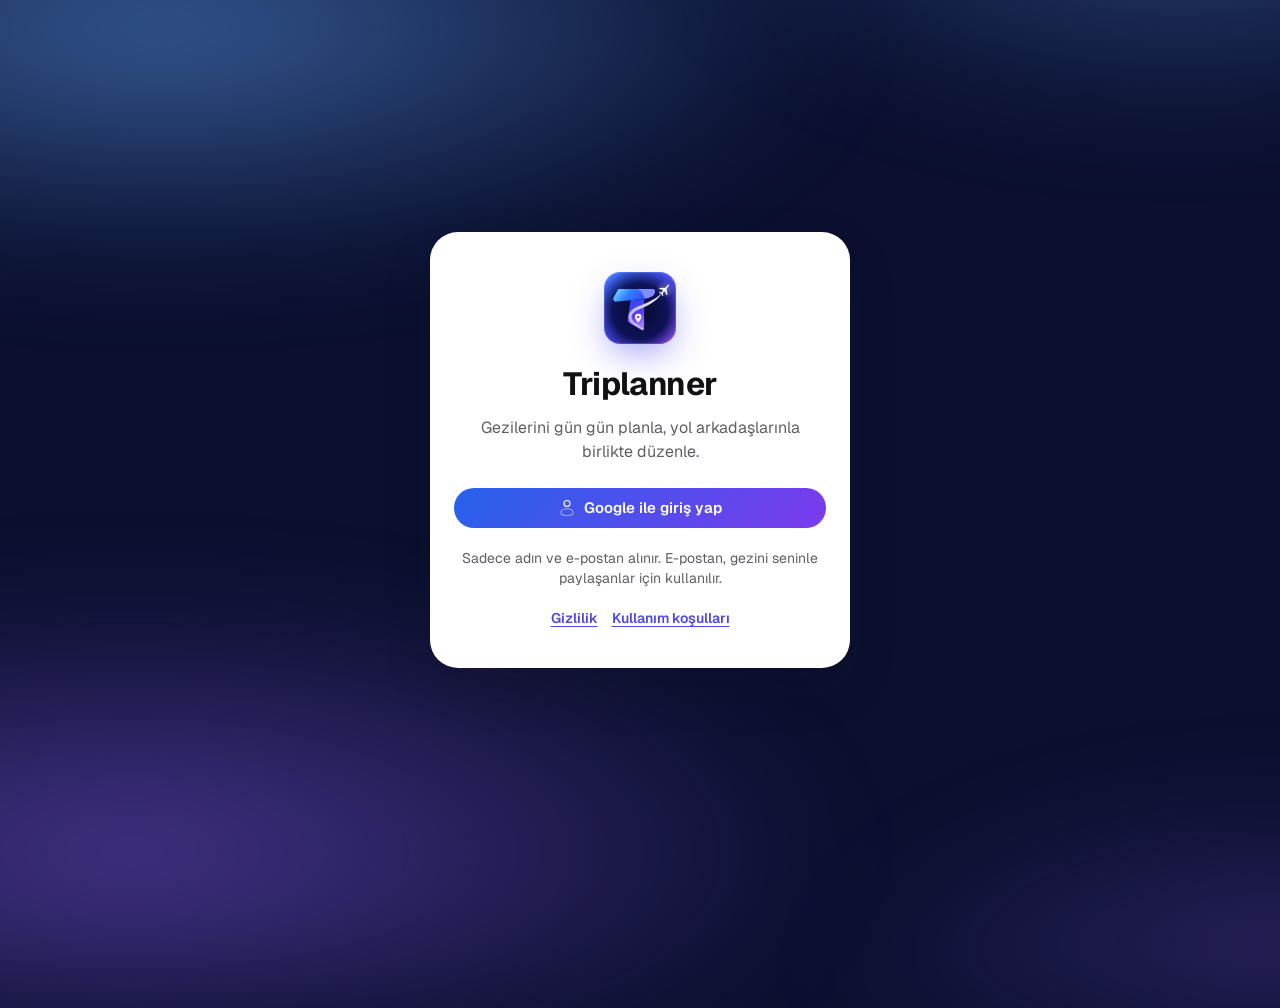
==== commit 4dd60339: "Renkler logoya uydu: açık mavi-mor; açılış ekranı yavaş ve yumuşak, yazı ikonun altından çıkıyor; lo" ====
--- a/index.html
+++ b/index.html
@@ -23,22 +23,26 @@
 <link rel="stylesheet" href="web.css">
 <style>
 /* Açılış ekranı: uçak izini bırakarak yerine uçar */
-#tp-splash{position:fixed;inset:0;z-index:1000;display:flex;flex-direction:column;align-items:center;justify-content:center;gap:18px;
-  background:radial-gradient(60% 40% at 30% 30%,rgba(63,123,255,.28),transparent 70%),radial-gradient(55% 40% at 72% 70%,rgba(155,77,255,.26),transparent 70%),#0b1030;transition:opacity .35s ease}
+#tp-splash{position:fixed;inset:0;z-index:1000;display:flex;flex-direction:column;align-items:center;justify-content:center;
+  background:radial-gradient(60% 40% at 30% 30%,rgba(63,123,255,.28),transparent 70%),radial-gradient(55% 40% at 72% 70%,rgba(155,77,255,.26),transparent 70%),#0b1030;transition:opacity .5s ease}
 #tp-splash.is-out{opacity:0;pointer-events:none}
-#tp-splash .sp-logo{width:132px;height:132px;animation:sp-tile .5s cubic-bezier(.2,.8,.2,1) both;filter:drop-shadow(0 18px 40px rgba(76,72,240,.45))}
+#tp-splash .sp-logo{position:relative;z-index:1;width:132px;height:132px;animation:sp-tile .7s cubic-bezier(.22,1,.36,1) both;border-radius:22.6%;box-shadow:0 18px 44px -6px rgba(76,72,240,.5)}
 #tp-splash .sp-logo svg{display:block;width:100%;height:100%}
-#tp-splash.go .tl-bar{transform-box:fill-box;transform-origin:left center;animation:sp-bar .45s .12s cubic-bezier(.2,.8,.2,1) both}
-#tp-splash.go .tl-stem{transform-box:fill-box;transform-origin:top center;animation:sp-stem .45s .25s cubic-bezier(.2,.8,.2,1) both}
-#tp-splash.go .tl-pin{transform-box:fill-box;transform-origin:center bottom;animation:sp-pop .4s 1.4s cubic-bezier(.3,1.5,.5,1) both}
-#tp-splash:not(.go) .tl-bar,#tp-splash:not(.go) .tl-stem,#tp-splash:not(.go) .tl-pin,#tp-splash:not(.go) .sp-name{opacity:0}
-#tp-splash .sp-name{font:700 22px/1 "Geist",system-ui,-apple-system,sans-serif;letter-spacing:-.01em;color:#fff;opacity:.92}
-#tp-splash.go .sp-name{animation:sp-name .5s .9s ease both}
-@keyframes sp-tile{from{opacity:0;transform:scale(.9)}to{opacity:1;transform:none}}
-@keyframes sp-bar{from{opacity:0;transform:translateX(-14%) scaleX(.8)}to{opacity:1;transform:none}}
-@keyframes sp-stem{from{opacity:0;transform:translateY(-12%) scaleY(.85)}to{opacity:1;transform:none}}
-@keyframes sp-pop{from{opacity:0;transform:scale(.4)}to{opacity:1;transform:none}}
-@keyframes sp-name{from{opacity:0;transform:translateY(6px)}to{opacity:.92;transform:none}}
+#tp-splash.go .tl-bar{transform-box:fill-box;transform-origin:left center;animation:sp-bar 1s .2s cubic-bezier(.22,1,.36,1) both}
+#tp-splash.go .tl-stem{transform-box:fill-box;transform-origin:top center;animation:sp-stem 1s .5s cubic-bezier(.22,1,.36,1) both}
+#tp-splash.go .tl-pin{transform-box:fill-box;transform-origin:center bottom;animation:sp-pop .6s 2.3s cubic-bezier(.34,1.3,.64,1) both}
+#tp-splash:not(.go) .tl-bar,#tp-splash:not(.go) .tl-stem,#tp-splash:not(.go) .tl-pin{opacity:0}
+/* yazı ikonun altından çıkar, çıkarken ikonu yukarı iter */
+#tp-splash .sp-namewrap{height:0;margin-top:0;overflow:visible}
+#tp-splash .sp-name{display:block;font:700 22px/30px "Geist",system-ui,-apple-system,sans-serif;letter-spacing:-.01em;color:#fff;opacity:0;transform:translateY(-34px)}
+#tp-splash.go .sp-namewrap{animation:sp-grow 1.3s 1.5s cubic-bezier(.22,1,.36,1) both}
+#tp-splash.go .sp-name{animation:sp-name 1.3s 1.5s cubic-bezier(.22,1,.36,1) both}
+@keyframes sp-tile{from{opacity:0;transform:scale(.96)}to{opacity:1;transform:none}}
+@keyframes sp-bar{from{opacity:0;transform:translate(-4%,3%)}to{opacity:1;transform:none}}
+@keyframes sp-stem{from{opacity:0;transform:translateY(-4%)}to{opacity:1;transform:none}}
+@keyframes sp-pop{from{opacity:0;transform:translateY(6%) scale(.7)}to{opacity:1;transform:none}}
+@keyframes sp-grow{from{height:0;margin-top:0}to{height:30px;margin-top:18px}}
+@keyframes sp-name{from{opacity:0;transform:translateY(-34px)}to{opacity:.92;transform:none}}
 </style>
 </head>
 <body>
@@ -51,8 +55,8 @@
 <linearGradient id="sp-fold" x1="0" y1="0" x2="1" y2="1"><stop offset="0" stop-color="#6f9dff"/><stop offset="1" stop-color="#a68bff"/></linearGradient>
 <linearGradient id="sp-stem" x1="0" y1="0" x2=".3" y2="1"><stop offset="0" stop-color="#2a4dff"/><stop offset=".6" stop-color="#5a3df5"/><stop offset="1" stop-color="#a874ff"/></linearGradient>
 <linearGradient id="sp-trail" x1="1" y1="0" x2="0" y2="1"><stop offset="0" stop-color="#ffffff" stop-opacity=".96"/><stop offset=".5" stop-color="#d9d5ff" stop-opacity=".94"/><stop offset="1" stop-color="#b9b3ff" stop-opacity=".9"/></linearGradient>
-<filter id="sp-glow" x="-30%" y="-30%" width="160%" height="160%"><feGaussianBlur stdDeviation="10" result="b"/><feMerge><feMergeNode in="b"/><feMergeNode in="SourceGraphic"/></feMerge></filter>
-<mask id="sp-m" maskUnits="userSpaceOnUse" x="0" y="0" width="1024" height="1024"><path d="M552 813 L482 770 C422 736 372 700 370 645 C368 590 410 543 487 512 C590 471 727 410 808 319" fill="none" stroke="#fff" stroke-width="90" stroke-linecap="round" pathLength="1" stroke-dasharray="1 1" stroke-dashoffset="1"><animate attributeName="stroke-dashoffset" from="1" to="0" begin="indefinite" dur="1.05s" fill="freeze" calcMode="spline" keyTimes="0;1" keySplines=".5 0 .25 1"/></path></mask></defs>
+<radialGradient id="sp-pglow"><stop offset="0" stop-color="#ffffff" stop-opacity=".42"/><stop offset=".45" stop-color="#cfd8ff" stop-opacity=".16"/><stop offset="1" stop-color="#cfd8ff" stop-opacity="0"/></radialGradient>
+<mask id="sp-m" maskUnits="userSpaceOnUse" x="0" y="0" width="1024" height="1024"><path d="M552 813 L482 770 C422 736 372 700 370 645 C368 590 410 543 487 512 C590 471 727 410 808 319" fill="none" stroke="#fff" stroke-width="90" stroke-linecap="round" pathLength="1" stroke-dasharray="1 1" stroke-dashoffset="1"><animate attributeName="stroke-dashoffset" from="1" to="0" begin="indefinite" dur="1.6s" fill="freeze" calcMode="spline" keyTimes="0;1" keySplines=".45 0 .2 1"/></path></mask></defs>
 <rect width="1024" height="1024" rx="232" fill="url(#sp-rim)"/>
 <rect width="1024" height="1024" rx="232" fill="url(#sp-core)"/>
 <rect x="5" y="5" width="1014" height="1014" rx="227" fill="none" stroke="url(#sp-edge)" stroke-width="8" opacity=".55"/>
@@ -62,11 +66,10 @@
 <path class="tl-stem" d="M381 401 L572 384 L570 806 Q569 836 543 828 L362 724 Q331 706 334 678 Z" fill="url(#sp-stem)"/>
 <path class="tl-trail" mask="url(#sp-m)" d="M806 316 C720 395 580 452 480 492 C395 527 345 585 348 645 C351 705 405 745 470 780 L548 826 L560 800 L495 760 C440 728 395 695 393 645 C391 595 425 560 495 532 C600 490 735 425 810 322 Z" fill="url(#sp-trail)"/>
 <path class="tl-pin" fill-rule="evenodd" fill="#ffffff" d="M486 718 C474 702 440 664 440 640 A46 46 0 1 1 532 640 C532 664 498 702 486 718 Z M486 622 A18 18 0 1 0 486.01 622 Z"/>
-
-<g><animateMotion path="M552 813 L482 770 C422 736 372 700 370 645 C368 590 410 543 487 512 C590 471 727 410 808 319" begin="indefinite" dur="1.05s" fill="freeze" rotate="auto" calcMode="spline" keyTimes="0;1" keySplines=".5 0 .25 1"/><g class="sp-plane" filter="url(#sp-glow)" opacity="0"><set attributeName="opacity" to="1" begin="indefinite" fill="freeze"/><path transform="scale(1.3)" fill="#ffffff" d="M138 0 C138 -6 132 -8 126 -8 L84 -8 L50 -55 L35 -55 L55 -8 L22 -8 L9 -28 L-1 -28 L7 -5 L7 5 L-1 28 L9 28 L22 8 L55 8 L35 55 L50 55 L84 8 L126 8 C132 8 138 6 138 0 Z"/></g></g>
+<g><animateMotion path="M552 813 L482 770 C422 736 372 700 370 645 C368 590 410 543 487 512 C590 471 727 410 808 319" begin="indefinite" dur="1.6s" fill="freeze" rotate="auto" calcMode="spline" keyTimes="0;1" keySplines=".45 0 .2 1"/><g class="sp-plane" opacity="0"><set attributeName="opacity" to="1" begin="indefinite" fill="freeze"/><circle cx="92" r="130" fill="url(#sp-pglow)"/><path transform="scale(1.3)" fill="#ffffff" d="M138 0 C138 -6 132 -8 126 -8 L84 -8 L50 -55 L35 -55 L55 -8 L22 -8 L9 -28 L-1 -28 L7 -5 L7 5 L-1 28 L9 28 L22 8 L55 8 L35 55 L50 55 L84 8 L126 8 C132 8 138 6 138 0 Z"/></g></g>
 
 </g>
-</svg></div><div class="sp-name">Triplanner</div></div>
+</svg></div><div class="sp-namewrap"><span class="sp-name">Triplanner</span></div></div>
 <script>
 (function(){
   var el = document.getElementById("tp-splash"); if(!el) return;
@@ -74,20 +77,20 @@
   var phone = matchMedia("(max-width: 899px)").matches, still = matchMedia("(prefers-reduced-motion: reduce)").matches;
   if(seen || !phone || still){ el.parentNode.removeChild(el); return; }
   var started = false;
-  function hide(){ el.classList.add("is-out"); setTimeout(function(){ if(el.parentNode) el.parentNode.removeChild(el); }, 400); }
+  function hide(){ el.classList.add("is-out"); setTimeout(function(){ if(el.parentNode) el.parentNode.removeChild(el); }, 550); }
   function go(){
     if(started) return; started = true;
     requestAnimationFrame(function(){ requestAnimationFrame(function(){
       el.classList.add("go");
       var smil = el.querySelectorAll("animate, animateMotion, set");
-      for(var i = 0; i < smil.length; i++){ try{ smil[i].beginElementAt(0.45); }catch(e){} }
-      setTimeout(hide, 1900);
+      for(var i = 0; i < smil.length; i++){ try{ smil[i].beginElementAt(1.0); }catch(e){} }
+      setTimeout(hide, 3700);
     }); });
   }
-  /* Uygulama dosyaları yüklenince başlar; takılırsa yine de başlar ve en geç 4,5 sn'de kalkar */
+  /* Uygulama dosyaları yüklenince başlar; takılırsa yine de başlar ve en geç 6,5 sn'de kalkar */
   if(document.readyState === "loading") document.addEventListener("DOMContentLoaded", go); else go();
   setTimeout(go, 1500);
-  setTimeout(hide, 4500);
+  setTimeout(hide, 6500);
 })();
 </script>
 <div id="root"></div>
--- a/tokens.css
+++ b/tokens.css
@@ -4,7 +4,7 @@
   --foreground-weak: var(--neutral-600);
   --foreground-weakest: var(--neutral-500);
   --foreground-primary: var(--violet-700);
-  --foreground-secondary: var(--camgobegi-700);
+  --foreground-secondary: var(--lavanta-600);
   --foreground-tertiary: var(--violet-700);
   --foreground-on-primary: var(--neutral-0);
   --foreground-on-secondary: var(--neutral-900);
@@ -15,9 +15,9 @@
   --foreground-inverse: var(--neutral-50);
   --foreground-inverse-weak: var(--neutral-400);
   --background-shell: var(--lacivert-950);
-  --aurora-1: rgba(45, 212, 191, 0.45);
-  --aurora-2: rgba(139, 92, 246, 0.4);
-  --aurora-card-1: rgba(45, 212, 191, 0.55);
+  --aurora-1: rgba(96, 165, 250, 0.5);
+  --aurora-2: rgba(139, 92, 246, 0.45);
+  --aurora-card-1: rgba(96, 165, 250, 0.6);
   --aurora-card-2: rgba(139, 92, 246, 0.7);
   --foreground-on-shell: var(--neutral-0);
   --foreground-on-shell-weak: var(--violet-200);
@@ -34,17 +34,17 @@
   --background: var(--neutral-50);
   --background-raised: var(--neutral-0);
   --background-sunken: var(--neutral-100);
-  --background-panel-start: var(--camgobegi-100);
+  --background-panel-start: var(--lavanta-100);
   --background-panel-end: var(--violet-200);
   --background-icon: var(--violet-100);
-  --background-primary: var(--camgobegi-700);
-  --background-primary-strong: var(--camgobegi-800);
+  --background-primary: var(--mavi-600);
+  --background-primary-strong: var(--mavi-700);
   --background-primary-end: var(--violet-600);
   --background-primary-end-strong: var(--violet-700);
   --background-primary-weak: var(--violet-100);
-  --background-secondary: var(--camgobegi-400);
-  --background-secondary-strong: var(--camgobegi-600);
-  --background-secondary-weak: var(--camgobegi-100);
+  --background-secondary: var(--lavanta-400);
+  --background-secondary-strong: var(--lavanta-600);
+  --background-secondary-weak: var(--lavanta-100);
   --background-tertiary: var(--violet-600);
   --background-tertiary-strong: var(--violet-700);
   --background-tertiary-weak: var(--violet-100);
@@ -57,23 +57,23 @@
   --border-weak: var(--neutral-100);
   --border: var(--neutral-200);
   --border-strong: var(--neutral-500);
-  --border-primary: var(--camgobegi-700);
-  --border-secondary: var(--camgobegi-500);
+  --border-primary: var(--lavanta-500);
+  --border-secondary: var(--lavanta-400);
   --border-tertiary: var(--violet-300);
-  --border-selected-start: var(--camgobegi-600);
+  --border-selected-start: var(--mavi-600);
   --border-selected-end: var(--violet-500);
-  --background-selected-start: var(--camgobegi-700);
+  --background-selected-start: var(--mavi-600);
   --background-selected-end: var(--violet-600);
   --foreground-on-selected: var(--neutral-0);
-  --icon-duo: var(--camgobegi-600);
-  --icon-duo-on-shell: var(--camgobegi-300);
-  --icon-duo-on-panel: var(--camgobegi-700);
+  --icon-duo: var(--lavanta-500);
+  --icon-duo-on-shell: var(--lavanta-300);
+  --icon-duo-on-panel: var(--lavanta-600);
   --icon-accent: var(--violet-600);
   --icon-accent-on-shell: var(--violet-300);
   --border-success: var(--green-600);
   --border-warning: var(--orange-600);
   --border-danger: var(--red-600);
-  --border-focus: var(--camgobegi-600);
+  --border-focus: var(--lavanta-500);
   --border-focus-inverse: var(--mercan-400);
   --category-wine: var(--pembe-600);
   --category-wine-weak: var(--pembe-100);
@@ -111,7 +111,7 @@
   --map-coast: var(--mavi-200);
   --map-river: var(--mavi-300);
   --map-border: var(--neutral-400);
-  --map-route: var(--camgobegi-600);
+  --map-route: var(--lavanta-500);
   --neutral-0: #ffffff;
   --neutral-50: #fafaf9;
   --neutral-100: #f2f2f0;
@@ -156,6 +156,18 @@
   --mavi-700: #1d4ed8;
   --mavi-800: #1e40af;
   --mavi-900: #1e3a8a;
+  --mavi-950: #172554;
+  --lavanta-50: #eef2ff;
+  --lavanta-100: #e0e7ff;
+  --lavanta-200: #c7d2fe;
+  --lavanta-300: #a5b4fc;
+  --lavanta-400: #818cf8;
+  --lavanta-500: #6366f1;
+  --lavanta-600: #4f46e5;
+  --lavanta-700: #4338ca;
+  --lavanta-800: #3730a3;
+  --lavanta-900: #312e81;
+  --lavanta-950: #1e1b4b;
   --camgobegi-50: #f0fdfa;
   --camgobegi-100: #ccfbf1;
   --camgobegi-200: #99f6e4;
@@ -239,18 +251,18 @@
   --shadow-card: 0 1px 2px rgba(17, 17, 19, 0.04), 0 6px 20px rgba(17, 17, 19, 0.05);
   --shadow-raised: 0 1px 2px rgba(17, 17, 19, 0.06), 0 4px 12px rgba(17, 17, 19, 0.06);
   --shadow-on-shell: 0 6px 18px rgba(4, 8, 30, 0.35);
-  --shadow-selected: 0 0 0 4px rgba(13, 148, 136, 0.10), 0 10px 26px -10px rgba(124, 58, 237, 0.45);
+  --shadow-selected: 0 0 0 4px rgba(99, 102, 241, 0.12), 0 10px 26px -10px rgba(124, 58, 237, 0.45);
   --shadow-overlay: 0 20px 48px rgba(17, 17, 19, 0.16), 0 2px 6px rgba(17, 17, 19, 0.06);
 }
 [data-theme="dark"] {
   --foreground: var(--gece-50);
   --foreground-weak: var(--gece-300);
   --foreground-weakest: var(--gece-400);
-  --foreground-primary: var(--camgobegi-300);
-  --foreground-secondary: var(--camgobegi-300);
+  --foreground-primary: var(--lavanta-300);
+  --foreground-secondary: var(--lavanta-300);
   --foreground-tertiary: var(--violet-300);
-  --foreground-on-primary: var(--camgobegi-950);
-  --foreground-on-secondary: var(--camgobegi-950);
+  --foreground-on-primary: var(--lavanta-950);
+  --foreground-on-secondary: var(--lavanta-950);
   --foreground-on-tertiary: var(--violet-950);
   --foreground-success: var(--green-300);
   --foreground-warning: var(--orange-300);
@@ -258,9 +270,9 @@
   --foreground-inverse: var(--gece-50);
   --foreground-inverse-weak: var(--gece-400);
   --background-shell: var(--lacivert-950);
-  --aurora-1: rgba(45, 212, 191, 0.45);
-  --aurora-2: rgba(139, 92, 246, 0.4);
-  --aurora-card-1: rgba(45, 212, 191, 0.55);
+  --aurora-1: rgba(96, 165, 250, 0.5);
+  --aurora-2: rgba(139, 92, 246, 0.45);
+  --aurora-card-1: rgba(96, 165, 250, 0.6);
   --aurora-card-2: rgba(139, 92, 246, 0.7);
   --foreground-on-shell: var(--neutral-0);
   --foreground-on-shell-weak: var(--violet-200);
@@ -268,8 +280,8 @@
   --background-on-shell: rgba(255, 255, 255, 0.1);
   --background-on-shell-strong: rgba(255, 255, 255, 0.14);
   --background-on-shell-success: rgba(74, 222, 128, 0.16);
-  --background-on-shell-primary: var(--camgobegi-300);
-  --foreground-on-shell-primary: var(--camgobegi-950);
+  --background-on-shell-primary: var(--lavanta-300);
+  --foreground-on-shell-primary: var(--lavanta-950);
   --background-on-shell-selected: var(--gece-900);
   --foreground-on-shell-selected: var(--gece-50);
   --foreground-on-shell-selected-weak: var(--gece-300);
@@ -277,17 +289,17 @@
   --background: var(--gece-900);
   --background-raised: var(--gece-850);
   --background-sunken: var(--gece-800);
-  --background-panel-start: rgba(45, 212, 191, 0.14);
+  --background-panel-start: rgba(129, 140, 248, 0.16);
   --background-panel-end: rgba(167, 139, 250, 0.2);
   --background-icon: rgba(167, 139, 250, 0.18);
-  --background-primary: var(--camgobegi-300);
-  --background-primary-strong: var(--camgobegi-200);
-  --background-primary-end: var(--violet-300);
-  --background-primary-end-strong: var(--violet-200);
-  --background-primary-weak: rgba(94, 234, 212, 0.14);
-  --background-secondary: var(--camgobegi-400);
-  --background-secondary-strong: var(--camgobegi-300);
-  --background-secondary-weak: rgba(45, 212, 191, 0.14);
+  --background-primary: var(--mavi-400);
+  --background-primary-strong: var(--mavi-300);
+  --background-primary-end: var(--violet-400);
+  --background-primary-end-strong: var(--violet-300);
+  --background-primary-weak: rgba(129, 140, 248, 0.18);
+  --background-secondary: var(--lavanta-400);
+  --background-secondary-strong: var(--lavanta-300);
+  --background-secondary-weak: rgba(129, 140, 248, 0.16);
   --background-tertiary: var(--violet-400);
   --background-tertiary-strong: var(--violet-300);
   --background-tertiary-weak: rgba(167, 139, 250, 0.16);
@@ -300,24 +312,24 @@
   --border-weak: var(--gece-800);
   --border: var(--gece-700);
   --border-strong: var(--gece-500);
-  --border-primary: var(--camgobegi-300);
-  --border-secondary: var(--camgobegi-400);
+  --border-primary: var(--lavanta-300);
+  --border-secondary: var(--lavanta-400);
   --border-tertiary: var(--violet-400);
-  --border-selected-start: var(--camgobegi-300);
+  --border-selected-start: var(--mavi-300);
   --border-selected-end: var(--violet-400);
-  --background-selected-start: var(--camgobegi-300);
+  --background-selected-start: var(--mavi-300);
   --background-selected-end: var(--violet-300);
   --foreground-on-selected: var(--gece-950);
-  --icon-duo: var(--camgobegi-300);
-  --icon-duo-on-shell: var(--camgobegi-300);
-  --icon-duo-on-panel: var(--camgobegi-300);
+  --icon-duo: var(--lavanta-300);
+  --icon-duo-on-shell: var(--lavanta-300);
+  --icon-duo-on-panel: var(--lavanta-300);
   --icon-accent: var(--violet-300);
   --icon-accent-on-shell: var(--violet-300);
   --border-success: var(--green-400);
   --border-warning: var(--orange-400);
   --border-danger: var(--red-400);
-  --border-focus: var(--camgobegi-300);
-  --border-focus-inverse: var(--camgobegi-300);
+  --border-focus: var(--lavanta-300);
+  --border-focus-inverse: var(--lavanta-300);
   --category-wine: var(--pembe-400);
   --category-wine-weak: rgba(244, 114, 182, 0.14);
   --category-wine-line: rgba(244, 114, 182, 0.32);
@@ -354,11 +366,11 @@
   --map-coast: var(--gece-700);
   --map-river: #1d3557;
   --map-border: var(--gece-500);
-  --map-route: var(--camgobegi-300);
+  --map-route: var(--lavanta-300);
   --shadow-card: 0 0 0 1px rgba(255, 255, 255, 0.03), 0 8px 24px rgba(0, 0, 0, 0.35);
   --shadow-raised: 0 4px 14px rgba(0, 0, 0, 0.4);
   --shadow-on-shell: 0 6px 18px rgba(0, 0, 0, 0.4);
-  --shadow-selected: 0 0 0 4px rgba(94, 234, 212, 0.10), 0 10px 28px -8px rgba(167, 139, 250, 0.45);
+  --shadow-selected: 0 0 0 4px rgba(129, 140, 248, 0.12), 0 10px 28px -8px rgba(167, 139, 250, 0.45);
   --shadow-overlay: 0 24px 56px rgba(0, 0, 0, 0.55), 0 0 0 1px rgba(255, 255, 255, 0.04);
 }
 :root {
--- a/app.css
+++ b/app.css
@@ -382,14 +382,14 @@
 
 /* Ulaşım: sıradaki bilet koyu, çizgili ve ışıklı */
 .app-ticket.is-next{color:#fff;border-color:transparent;isolation:isolate;overflow:hidden;
-  background:radial-gradient(120% 90% at 0% 0%,rgba(45,212,191,.42),transparent 55%),radial-gradient(110% 100% at 100% 100%,rgba(139,92,246,.5),transparent 60%),#0d1433;
+  background:radial-gradient(120% 90% at 0% 0%,rgba(96,165,250,.5),transparent 55%),radial-gradient(110% 100% at 100% 100%,rgba(139,92,246,.5),transparent 60%),#0d1433;
   box-shadow:0 10px 28px rgba(13,20,51,.28),0 0 0 1px rgba(255,255,255,.06) inset}
 .app-ticket.is-next::before{content:"";position:absolute;inset:0;z-index:-1;background:url("data:image/svg+xml,%3Csvg%20xmlns%3D%22http%3A//www.w3.org/2000/svg%22%20viewBox%3D%220%200%20400%20240%22%20preserveAspectRatio%3D%22xMidYMid%20slice%22%3E%3Cg%20fill%3D%22none%22%20stroke%3D%22white%22%20stroke-opacity%3D%22.16%22%20stroke-width%3D%221%22%3E%3Cpath%20d%3D%22M-40%20260%20C%2060%20150.0%2C%20170%20250.0%2C%20440%2040.0%22/%3E%3Cpath%20d%3D%22M-26%20260%20C%2074%20144.4%2C%20184%20241.6%2C%20440%2052.6%22/%3E%3Cpath%20d%3D%22M-12%20260%20C%2088%20138.8%2C%20198%20233.2%2C%20440%2065.2%22/%3E%3Cpath%20d%3D%22M2%20260%20C%20102%20133.2%2C%20212%20224.8%2C%20440%2077.80000000000001%22/%3E%3Cpath%20d%3D%22M16%20260%20C%20116%20127.6%2C%20226%20216.4%2C%20440%2090.4%22/%3E%3Cpath%20d%3D%22M30%20260%20C%20130%20122.0%2C%20240%20208.0%2C%20440%20103.0%22/%3E%3Cpath%20d%3D%22M44%20260%20C%20144%20116.4%2C%20254%20199.6%2C%20440%20115.60000000000001%22/%3E%3Cpath%20d%3D%22M58%20260%20C%20158%20110.8%2C%20268%20191.2%2C%20440%20128.2%22/%3E%3Cpath%20d%3D%22M72%20260%20C%20172%20105.19999999999999%2C%20282%20182.8%2C%20440%20140.8%22/%3E%3C/g%3E%3C/svg%3E") center/cover no-repeat;opacity:.9;pointer-events:none;animation:app-lines-drift 14s var(--ease-ambient,ease-in-out) infinite alternate}
-.app-ticket.is-next::after{content:"";position:absolute;z-index:-1;width:220px;height:220px;right:-60px;top:-90px;border-radius:50%;background:radial-gradient(circle,rgba(94,234,212,.35),transparent 70%);filter:blur(6px);pointer-events:none}
-.app-ticket.is-next.is-selected{box-shadow:0 10px 28px rgba(13,20,51,.28),0 0 0 2px rgba(94,234,212,.75)}
+.app-ticket.is-next::after{content:"";position:absolute;z-index:-1;width:220px;height:220px;right:-60px;top:-90px;border-radius:50%;background:radial-gradient(circle,rgba(96,165,250,.4),transparent 70%);filter:blur(6px);pointer-events:none}
+.app-ticket.is-next.is-selected{box-shadow:0 10px 28px rgba(13,20,51,.28),0 0 0 2px rgba(129,140,248,.85)}
 .app-ticket.is-next .label,.app-ticket.is-next .app-muted,.app-ticket.is-next .app-ticket__time small,.app-ticket.is-next .app-ticket__dur{color:rgba(255,255,255,.72)}
 .app-ticket.is-next .app-ticket__big,.app-ticket.is-next .app-ticket__time,.app-ticket.is-next .app-ticket__title{color:#fff}
-.app-ticket.is-next .app-ticket__mode{background:rgba(255,255,255,.14);color:#fff;box-shadow:0 0 18px rgba(94,234,212,.45)}
+.app-ticket.is-next .app-ticket__mode{background:rgba(255,255,255,.14);color:#fff;box-shadow:0 0 18px rgba(96,165,250,.5)}
 .app-ticket.is-next .app-ticket__mode .tp-icon{--tp-duo:currentColor;--icon-accent:currentColor}
 .app-ticket.is-next .app-ticket__line::before{border-top-color:rgba(255,255,255,.3)}
 .app-ticket.is-next .app-ticket__cut{border-top-color:rgba(255,255,255,.18)}
@@ -510,7 +510,7 @@
 .app-phone .app-hometrips{grid-template-columns:minmax(0,1fr)}
 .app-deals{grid-template-columns:repeat(auto-fill,minmax(230px,1fr))}
 .app-phone .app-deal{width:74%}
-.app-deal{position:relative;isolation:isolate;overflow:hidden;gap:var(--space-2);padding:var(--space-4);border:0;color:#fff;--tone:45,212,191;
+.app-deal{position:relative;isolation:isolate;overflow:hidden;gap:var(--space-2);padding:var(--space-4);border:0;color:#fff;--tone:129,140,248;
   background:radial-gradient(120% 90% at 0% 0%,rgba(var(--tone),.42),transparent 58%),radial-gradient(100% 90% at 100% 100%,rgba(139,92,246,.38),transparent 62%),#0d1433;box-shadow:0 10px 26px rgba(13,20,51,.22)}
 .app-deal::before{content:"";position:absolute;inset:0;z-index:-1;background:url("data:image/svg+xml,%3Csvg%20xmlns%3D%22http%3A//www.w3.org/2000/svg%22%20viewBox%3D%220%200%20340%20200%22%20preserveAspectRatio%3D%22xMidYMid%20slice%22%3E%3Cg%20fill%3D%22none%22%20stroke%3D%22white%22%20stroke-opacity%3D%22.14%22%20stroke-width%3D%221%22%3E%3Cpath%20d%3D%22M-40%20230%20C%2050%20140.0%2C%20160%20230.0%2C%20380%2030%22/%3E%3Cpath%20d%3D%22M-27%20230%20C%2063%20136.1%2C%20173%20223.5%2C%20380%2043%22/%3E%3Cpath%20d%3D%22M-14%20230%20C%2076%20132.2%2C%20186%20217.0%2C%20380%2056%22/%3E%3Cpath%20d%3D%22M-1%20230%20C%2089%20128.3%2C%20199%20210.5%2C%20380%2069%22/%3E%3Cpath%20d%3D%22M12%20230%20C%20102%20124.4%2C%20212%20204.0%2C%20380%2082%22/%3E%3Cpath%20d%3D%22M25%20230%20C%20115%20120.5%2C%20225%20197.5%2C%20380%2095%22/%3E%3Cpath%20d%3D%22M38%20230%20C%20128%20116.6%2C%20238%20191.0%2C%20380%20108%22/%3E%3Cpath%20d%3D%22M51%20230%20C%20141%20112.7%2C%20251%20184.5%2C%20380%20121%22/%3E%3C/g%3E%3C/svg%3E") center/cover no-repeat;pointer-events:none}
 .app-deal__name{margin:0;color:#fff}
@@ -535,9 +535,9 @@
 /* Alt menü: seçili olan renkli, diğerleri renksiz; yuvarlak zemin yok */
 .app-phonenav .tp-bottomnav__item{color:var(--foreground-on-shell-weak,rgba(255,255,255,.6));transition:color var(--duration-base) var(--ease-standard)}
 .app-phonenav .tp-bottomnav__item .tp-icon{--tp-duo:currentColor;--tp-duo-opacity:.55;--icon-accent:currentColor;color:currentColor}
-.app-phonenav .tp-bottomnav__item.is-active{color:var(--camgobegi-300,#5eead4);font-weight:600}
-.app-phonenav .tp-bottomnav__badge{background:var(--camgobegi-300,#5eead4);color:#0b1030;font-weight:700;min-width:16px;height:16px;font-size:10px;top:-1px;right:8px;box-shadow:none}
-.app-phonenav .tp-bottomnav__item.is-active .tp-bottomnav__badge{background:var(--camgobegi-300,#5eead4);color:#0b1030}
+.app-phonenav .tp-bottomnav__item.is-active{color:var(--lavanta-300,#a5b4fc);font-weight:600}
+.app-phonenav .tp-bottomnav__badge{background:var(--lavanta-300,#a5b4fc);color:#0b1030;font-weight:700;min-width:16px;height:16px;font-size:10px;top:-1px;right:8px;box-shadow:none}
+.app-phonenav .tp-bottomnav__item.is-active .tp-bottomnav__badge{background:var(--lavanta-300,#a5b4fc);color:#0b1030}
 .app-phonenav .tp-bottomnav__item.is-active .tp-icon{--tp-duo-opacity:1}
 .app-phonenav .tp-bottomnav__item.is-active .tp-bottomnav__icon,.app-phonenav .tp-bottomnav__icon{background:none;animation:none}
 .app-phonenav .tp-bottomnav__item:active .tp-bottomnav__icon{transform:scale(.92)}
@@ -618,9 +618,9 @@
 
 /* Sıradaki plan: bilet kartıyla aynı koyu, çizgili, ışıklı zemin */
 .app-glow{position:absolute;inset:0;z-index:-1;border-radius:inherit;overflow:hidden;pointer-events:none;
-  background:radial-gradient(120% 90% at 0% 0%,rgba(45,212,191,.42),transparent 55%),radial-gradient(110% 100% at 100% 100%,rgba(139,92,246,.5),transparent 60%),#0d1433}
+  background:radial-gradient(120% 90% at 0% 0%,rgba(96,165,250,.5),transparent 55%),radial-gradient(110% 100% at 100% 100%,rgba(139,92,246,.5),transparent 60%),#0d1433}
 .app-glow::before{content:"";position:absolute;inset:0;background:url("data:image/svg+xml,%3Csvg%20xmlns%3D%22http%3A//www.w3.org/2000/svg%22%20viewBox%3D%220%200%20400%20160%22%20preserveAspectRatio%3D%22xMidYMid%20slice%22%3E%3Cg%20fill%3D%22none%22%20stroke%3D%22white%22%20stroke-opacity%3D%22.16%22%20stroke-width%3D%221%22%3E%3Cpath%20d%3D%22M-20%20150%20C%2090%2060%2C%20200%20170%2C%20420%2010%22/%3E%3Cpath%20d%3D%22M-20%20162%20C%2096%2070%2C%20214%20172%2C%20420%2026%22/%3E%3Cpath%20d%3D%22M-20%20174%20C%20102%2080%2C%20228%20174%2C%20420%2042%22/%3E%3Cpath%20d%3D%22M-20%20186%20C%20108%2090%2C%20242%20176%2C%20420%2058%22/%3E%3Cpath%20d%3D%22M-20%20198%20C%20114%20100%2C%20256%20178%2C%20420%2074%22/%3E%3Cpath%20d%3D%22M-20%20210%20C%20120%20110%2C%20270%20180%2C%20420%2090%22/%3E%3C/g%3E%3C/svg%3E") center/cover no-repeat;opacity:.9;animation:app-lines-drift 14s var(--ease-ambient,ease-in-out) infinite alternate}
-.app-glow::after{content:"";position:absolute;width:200px;height:200px;right:-60px;top:-100px;border-radius:50%;background:radial-gradient(circle,rgba(94,234,212,.35),transparent 70%);filter:blur(6px)}
+.app-glow::after{content:"";position:absolute;width:200px;height:200px;right:-60px;top:-100px;border-radius:50%;background:radial-gradient(circle,rgba(96,165,250,.4),transparent 70%);filter:blur(6px)}
 @media (prefers-reduced-motion:reduce){.app-glow::before{animation:none}}
 
 /* Ortak: ekranın üstünde açılan ⋯ menüsü */
@@ -671,7 +671,7 @@
 .app-pcard.is-next .tp-icon,.app-plans .tp-card.is-selected .tp-icon{--tp-duo:currentColor;--icon-accent:currentColor}
 /* Ana sayfa: selamlama kartın üst kenarına yapışmasın */
 .app-phone .app-home__hello{padding:var(--space-3) var(--space-1) 0}
-.app-pcard.is-next.is-open{box-shadow:0 10px 28px rgba(13,20,51,.28),0 0 0 2px rgba(94,234,212,.75)}
+.app-pcard.is-next.is-open{box-shadow:0 10px 28px rgba(13,20,51,.28),0 0 0 2px rgba(129,140,248,.85)}
 
 /* Telefonda Plan: saatler kartın solunda, nokta ve çizgiyle akan bir sütunda */
 .app-plans.is-flow{gap:0}
@@ -688,9 +688,9 @@
   transition:border-color var(--duration-base) var(--ease-standard),background-color var(--duration-base) var(--ease-standard),box-shadow var(--duration-base) var(--ease-standard)}
 .app-prow.is-open .app-prow__dot{border-color:var(--border-primary)}
 .app-prow.is-critical .app-prow__t{color:var(--foreground-warning)}
-.app-prow.is-next .app-prow__t{color:var(--camgobegi-700,#0f766e)}
-[data-theme="dark"] .app-prow.is-next .app-prow__t{color:var(--camgobegi-300,#5eead4)}
-.app-prow.is-next .app-prow__dot{border-color:var(--camgobegi-300,#5eead4);background:var(--camgobegi-300,#5eead4);box-shadow:0 0 0 4px rgba(94,234,212,.22),0 0 12px rgba(94,234,212,.55)}
+.app-prow.is-next .app-prow__t{color:var(--lavanta-600,#4f46e5)}
+[data-theme="dark"] .app-prow.is-next .app-prow__t{color:var(--lavanta-300,#a5b4fc)}
+.app-prow.is-next .app-prow__dot{border-color:var(--lavanta-400,#818cf8);background:var(--lavanta-400,#818cf8);box-shadow:0 0 0 4px rgba(129,140,248,.26),0 0 12px rgba(129,140,248,.6)}
 .app-prow.app-ghost .app-prow__dot,.app-prow.app-ghost .app-prow__time{opacity:0}
 
 /* Pencereler telefonda ekrana sabit: iPhone ana ekran uygulamasında tam boy, klavye açıkken görünen alana sığar */
@@ -861,7 +861,7 @@
 /* Profil: arkada ışık */
 .app-profilepage{position:relative;isolation:isolate}
 .app-profilepage::before{content:"";position:absolute;z-index:-1;left:calc(-1 * var(--space-3));right:calc(-1 * var(--space-3));top:calc(-1 * var(--space-4));height:340px;pointer-events:none;
-  background:radial-gradient(55% 45% at 28% 22%,rgba(45,212,191,.30),transparent 70%),radial-gradient(50% 45% at 76% 30%,rgba(139,92,246,.30),transparent 70%),radial-gradient(40% 30% at 50% 60%,rgba(251,191,36,.12),transparent 70%);filter:blur(6px);animation:app-glow-drift 16s var(--ease-ambient,ease-in-out) infinite alternate}
+  background:radial-gradient(55% 45% at 28% 22%,rgba(96,165,250,.34),transparent 70%),radial-gradient(50% 45% at 76% 30%,rgba(139,92,246,.30),transparent 70%),radial-gradient(40% 30% at 50% 60%,rgba(251,191,36,.12),transparent 70%);filter:blur(6px);animation:app-glow-drift 16s var(--ease-ambient,ease-in-out) infinite alternate}
 @keyframes app-glow-drift{from{transform:translate3d(0,0,0) scale(1)}to{transform:translate3d(8px,-6px,0) scale(1.04)}}
 @media (prefers-reduced-motion:reduce){.app-profilepage::before{animation:none}}
 /* Profil: liste satırları */
@@ -925,7 +925,7 @@
 /* Sohbet: arkada hafif ışık, hareket satırları ferah, balonlar basılı tutulunca menü */
 .app-chat{position:relative;isolation:isolate}
 .app-chat::before{content:"";position:absolute;inset:0;z-index:-1;pointer-events:none;
-  background:radial-gradient(60% 30% at 12% 14%,rgba(45,212,191,.16),transparent 70%),radial-gradient(55% 32% at 92% 46%,rgba(139,92,246,.15),transparent 70%),radial-gradient(50% 26% at 30% 92%,rgba(251,191,36,.08),transparent 70%),var(--background)}
+  background:radial-gradient(60% 30% at 12% 14%,rgba(96,165,250,.18),transparent 70%),radial-gradient(55% 32% at 92% 46%,rgba(139,92,246,.15),transparent 70%),radial-gradient(50% 26% at 30% 92%,rgba(251,191,36,.08),transparent 70%),var(--background)}
 .app-chat__scroll{background:transparent !important}
 .app-chat__head,.app-chat__compose{position:relative;z-index:1;background:color-mix(in srgb,var(--background-raised) 88%,transparent);-webkit-backdrop-filter:saturate(1.4) blur(12px);backdrop-filter:saturate(1.4) blur(12px)}
 .app-chat__act{margin:var(--space-2) 0}
@@ -960,7 +960,7 @@
 .app-homewrap .app-tphone__list{padding-bottom:calc(96px + env(safe-area-inset-bottom,0px))}
 
 /* ============ Açık tema: ışıklı kartlar koyu lacivert yerine biraz daha açık ve canlı (yazılar beyaz kalır) ============ */
-[data-theme="light"]{--lt-mid:radial-gradient(120% 90% at 0% 0%,rgba(45,212,191,.55),transparent 58%),radial-gradient(110% 100% at 100% 100%,rgba(167,139,250,.55),transparent 62%),linear-gradient(150deg,#1e4f8c 0%,#3b3aa8 55%,#5b2bb5 100%)}
+[data-theme="light"]{--lt-mid:radial-gradient(120% 90% at 0% 0%,rgba(96,165,250,.55),transparent 58%),radial-gradient(110% 100% at 100% 100%,rgba(167,139,250,.55),transparent 62%),linear-gradient(150deg,#1e4f8c 0%,#3b3aa8 55%,#5b2bb5 100%)}
 [data-theme="light"] .app-ticket.is-next,[data-theme="light"] .app-glow{background:var(--lt-mid)}
 [data-theme="light"] .app-ticket.is-next,[data-theme="light"] .app-pcard.is-next,[data-theme="light"] .app-plans .tp-card.is-selected{box-shadow:0 10px 24px rgba(59,58,168,.25)}
 [data-theme="light"] .app-deal{background:radial-gradient(120% 90% at 0% 0%,rgba(var(--tone),.55),transparent 58%),radial-gradient(100% 90% at 100% 100%,rgba(167,139,250,.45),transparent 62%),linear-gradient(150deg,#22407e,#3b3aa8 60%,#4c2a9e);box-shadow:0 10px 24px rgba(59,58,168,.22)}
@@ -998,7 +998,7 @@
   .kbd .app-chatwrap{top:0 !important;height:calc(var(--vvt,0px) + var(--vvh,100%)) !important;padding-top:var(--vvt,0px);box-sizing:border-box}
 }
 /* uygulama logosu */
-.app-logo{display:inline-block;flex:none;line-height:0}
+.app-logo{display:inline-block;flex:none;line-height:0;border-radius:22.6%}
 .app-logo svg{display:block;width:100%;height:100%}
 .app-rail__logo{display:grid;place-items:center;border-radius:12px}
 .app-rail__logo:focus-visible{outline:2px solid var(--border-focus);outline-offset:2px}
--- a/web.css
+++ b/web.css
@@ -23,4 +23,4 @@
 .ios-standalone,.ios-standalone body{overflow:hidden}
 .ios-standalone body,.ios-standalone #root{height:var(--tp-screen-h,100%)}
 .ios-standalone .app-phone{bottom:auto;height:var(--tp-screen-h,100%)}
-.tpb-login__logo{filter:drop-shadow(0 14px 30px rgba(76,72,240,.45))}
+.tpb-login__logo{border-radius:22.6%;box-shadow:0 14px 34px -6px rgba(76,72,240,.5)}
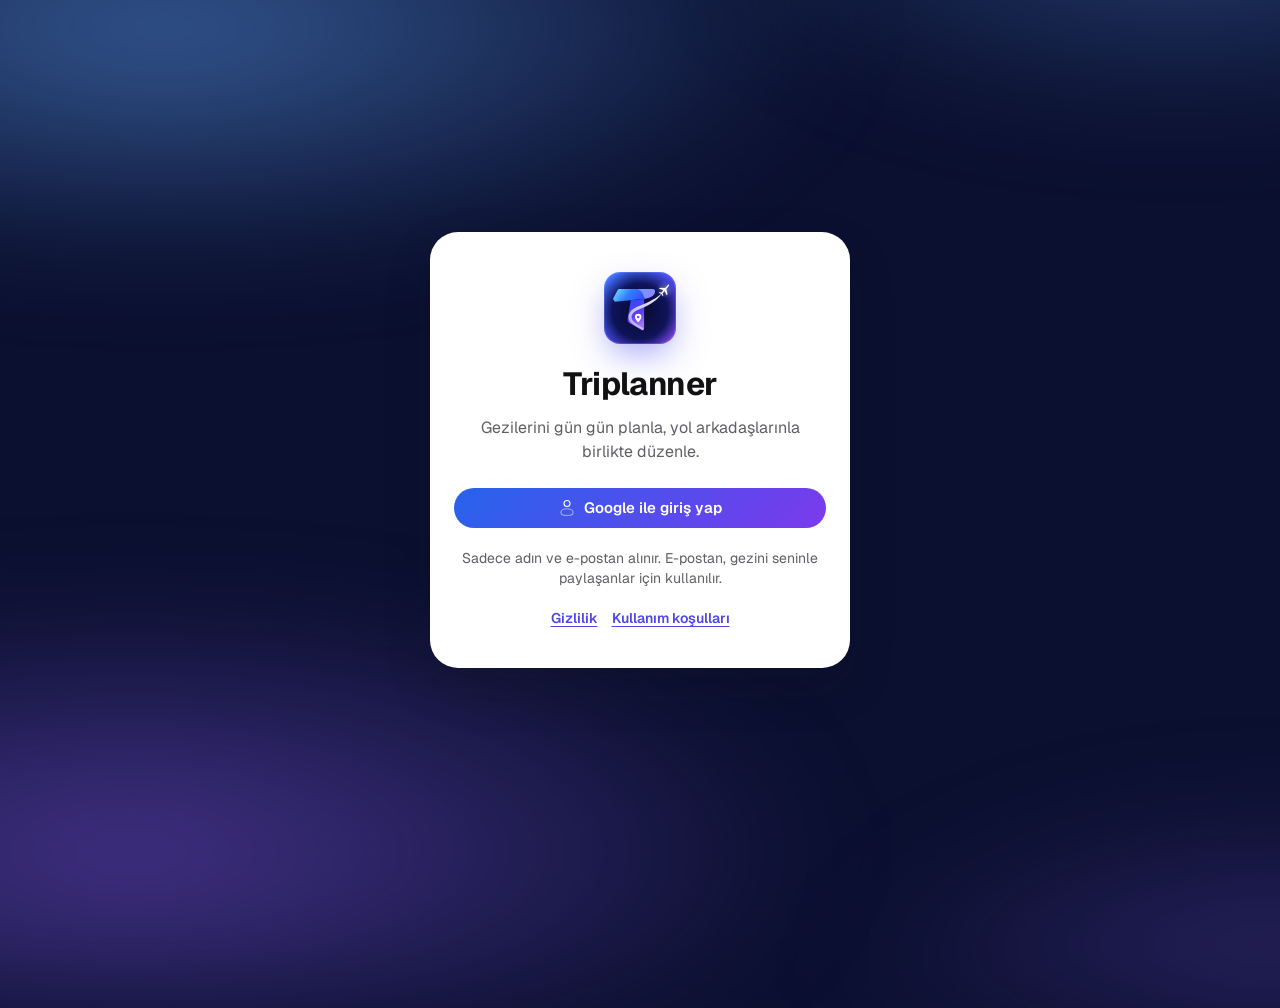
==== commit 23b9ecab: "Açılışta T'nin üstü sağa, gövdesi aşağı kayarak çıkıyor; ana sayfa üst çubuğunda yeni logo Co-Author" ====
--- a/index.html
+++ b/index.html
@@ -28,18 +28,14 @@
 #tp-splash.is-out{opacity:0;pointer-events:none}
 #tp-splash .sp-logo{position:relative;z-index:1;width:132px;height:132px;animation:sp-tile .7s cubic-bezier(.22,1,.36,1) both;border-radius:22.6%;box-shadow:0 18px 44px -6px rgba(76,72,240,.5)}
 #tp-splash .sp-logo svg{display:block;width:100%;height:100%}
-#tp-splash.go .tl-bar{transform-box:fill-box;transform-origin:left center;animation:sp-bar 1s .2s cubic-bezier(.22,1,.36,1) both}
-#tp-splash.go .tl-stem{transform-box:fill-box;transform-origin:top center;animation:sp-stem 1s .5s cubic-bezier(.22,1,.36,1) both}
-#tp-splash.go .tl-pin{transform-box:fill-box;transform-origin:center bottom;animation:sp-pop .6s 2.3s cubic-bezier(.34,1.3,.64,1) both}
-#tp-splash:not(.go) .tl-bar,#tp-splash:not(.go) .tl-stem,#tp-splash:not(.go) .tl-pin{opacity:0}
+#tp-splash.go .tl-pin{transform-box:fill-box;transform-origin:center bottom;animation:sp-pop .6s 2.5s cubic-bezier(.34,1.3,.64,1) both}
+#tp-splash:not(.go) .tl-pin{opacity:0}
 /* yazı ikonun altından çıkar, çıkarken ikonu yukarı iter */
 #tp-splash .sp-namewrap{height:0;margin-top:0;overflow:visible}
 #tp-splash .sp-name{display:block;font:700 22px/30px "Geist",system-ui,-apple-system,sans-serif;letter-spacing:-.01em;color:#fff;opacity:0;transform:translateY(-34px)}
-#tp-splash.go .sp-namewrap{animation:sp-grow 1.3s 1.5s cubic-bezier(.22,1,.36,1) both}
-#tp-splash.go .sp-name{animation:sp-name 1.3s 1.5s cubic-bezier(.22,1,.36,1) both}
+#tp-splash.go .sp-namewrap{animation:sp-grow 1.3s 1.7s cubic-bezier(.22,1,.36,1) both}
+#tp-splash.go .sp-name{animation:sp-name 1.3s 1.7s cubic-bezier(.22,1,.36,1) both}
 @keyframes sp-tile{from{opacity:0;transform:scale(.96)}to{opacity:1;transform:none}}
-@keyframes sp-bar{from{opacity:0;transform:translate(-4%,3%)}to{opacity:1;transform:none}}
-@keyframes sp-stem{from{opacity:0;transform:translateY(-4%)}to{opacity:1;transform:none}}
 @keyframes sp-pop{from{opacity:0;transform:translateY(6%) scale(.7)}to{opacity:1;transform:none}}
 @keyframes sp-grow{from{height:0;margin-top:0}to{height:30px;margin-top:18px}}
 @keyframes sp-name{from{opacity:0;transform:translateY(-34px)}to{opacity:.92;transform:none}}
@@ -56,17 +52,16 @@
 <linearGradient id="sp-stem" x1="0" y1="0" x2=".3" y2="1"><stop offset="0" stop-color="#2a4dff"/><stop offset=".6" stop-color="#5a3df5"/><stop offset="1" stop-color="#a874ff"/></linearGradient>
 <linearGradient id="sp-trail" x1="1" y1="0" x2="0" y2="1"><stop offset="0" stop-color="#ffffff" stop-opacity=".96"/><stop offset=".5" stop-color="#d9d5ff" stop-opacity=".94"/><stop offset="1" stop-color="#b9b3ff" stop-opacity=".9"/></linearGradient>
 <radialGradient id="sp-pglow"><stop offset="0" stop-color="#ffffff" stop-opacity=".42"/><stop offset=".45" stop-color="#cfd8ff" stop-opacity=".16"/><stop offset="1" stop-color="#cfd8ff" stop-opacity="0"/></radialGradient>
-<mask id="sp-m" maskUnits="userSpaceOnUse" x="0" y="0" width="1024" height="1024"><path d="M552 813 L482 770 C422 736 372 700 370 645 C368 590 410 543 487 512 C590 471 727 410 808 319" fill="none" stroke="#fff" stroke-width="90" stroke-linecap="round" pathLength="1" stroke-dasharray="1 1" stroke-dashoffset="1"><animate attributeName="stroke-dashoffset" from="1" to="0" begin="indefinite" dur="1.6s" fill="freeze" calcMode="spline" keyTimes="0;1" keySplines=".45 0 .2 1"/></path></mask></defs>
+<mask id="sp-m" maskUnits="userSpaceOnUse" x="0" y="0" width="1024" height="1024"><path d="M552 813 L482 770 C422 736 372 700 370 645 C368 590 410 543 487 512 C590 471 727 410 808 319" fill="none" stroke="#fff" stroke-width="90" stroke-linecap="round" pathLength="1" stroke-dasharray="1 1" stroke-dashoffset="1"><animate data-at="1.2" attributeName="stroke-dashoffset" from="1" to="0" begin="indefinite" dur="1.6s" fill="freeze" calcMode="spline" keyTimes="0;1" keySplines=".45 0 .2 1"/></path></mask><clipPath id="sp-cb"><path d="M159 430 L128 393 L195 234 L770 234 L770 430 Z"/></clipPath><clipPath id="sp-cs"><path d="M300 403.5 L381 401 L572 384 L720 384 L720 900 L300 900 Z"/></clipPath></defs>
 <rect width="1024" height="1024" rx="232" fill="url(#sp-rim)"/>
 <rect width="1024" height="1024" rx="232" fill="url(#sp-core)"/>
 <rect x="5" y="5" width="1014" height="1014" rx="227" fill="none" stroke="url(#sp-edge)" stroke-width="8" opacity=".55"/>
 <g transform="translate(512 512) scale(1.0) translate(-512 -512)">
-<path class="tl-bar" d="M155 423 L134 396 Q126 386 132 374 L197 252 Q204 240 218 240 L690 240 Q728 242 727 278 Q722 320 690 342 Q640 372 583 380 Z" fill="url(#sp-bar)"/>
-<path class="tl-bar" d="M470 240 L690 240 Q728 242 727 278 Q722 320 690 342 Q640 372 583 380 C562 330 540 252 470 240 Z" fill="url(#sp-fold)" opacity=".9"/>
-<path class="tl-stem" d="M381 401 L572 384 L570 806 Q569 836 543 828 L362 724 Q331 706 334 678 Z" fill="url(#sp-stem)"/>
+<g clip-path="url(#sp-cb)"><g transform="translate(-640 0)"><animateTransform data-at="0.15" attributeName="transform" type="translate" from="-640 0" to="0 0" begin="indefinite" dur="0.9s" fill="freeze" calcMode="spline" keyTimes="0;1" keySplines=".22 1 .36 1"/><path class="tl-bar" d="M155 423 L134 396 Q126 386 132 374 L197 252 Q204 240 218 240 L690 240 Q728 242 727 278 Q722 320 690 342 Q640 372 583 380 Z" fill="url(#sp-bar)"/><path class="tl-bar" d="M470 240 L690 240 Q728 242 727 278 Q722 320 690 342 Q640 372 583 380 C562 330 540 252 470 240 Z" fill="url(#sp-fold)" opacity=".9"/></g></g>
+<g clip-path="url(#sp-cs)"><g transform="translate(0 -460)"><animateTransform data-at="0.6" attributeName="transform" type="translate" from="0 -460" to="0 0" begin="indefinite" dur="0.95s" fill="freeze" calcMode="spline" keyTimes="0;1" keySplines=".22 1 .36 1"/><path class="tl-stem" d="M381 401 L572 384 L570 806 Q569 836 543 828 L362 724 Q331 706 334 678 Z" fill="url(#sp-stem)"/></g></g>
 <path class="tl-trail" mask="url(#sp-m)" d="M806 316 C720 395 580 452 480 492 C395 527 345 585 348 645 C351 705 405 745 470 780 L548 826 L560 800 L495 760 C440 728 395 695 393 645 C391 595 425 560 495 532 C600 490 735 425 810 322 Z" fill="url(#sp-trail)"/>
 <path class="tl-pin" fill-rule="evenodd" fill="#ffffff" d="M486 718 C474 702 440 664 440 640 A46 46 0 1 1 532 640 C532 664 498 702 486 718 Z M486 622 A18 18 0 1 0 486.01 622 Z"/>
-<g><animateMotion path="M552 813 L482 770 C422 736 372 700 370 645 C368 590 410 543 487 512 C590 471 727 410 808 319" begin="indefinite" dur="1.6s" fill="freeze" rotate="auto" calcMode="spline" keyTimes="0;1" keySplines=".45 0 .2 1"/><g class="sp-plane" opacity="0"><set attributeName="opacity" to="1" begin="indefinite" fill="freeze"/><circle cx="92" r="130" fill="url(#sp-pglow)"/><path transform="scale(1.3)" fill="#ffffff" d="M138 0 C138 -6 132 -8 126 -8 L84 -8 L50 -55 L35 -55 L55 -8 L22 -8 L9 -28 L-1 -28 L7 -5 L7 5 L-1 28 L9 28 L22 8 L55 8 L35 55 L50 55 L84 8 L126 8 C132 8 138 6 138 0 Z"/></g></g>
+<g><animateMotion data-at="1.2" path="M552 813 L482 770 C422 736 372 700 370 645 C368 590 410 543 487 512 C590 471 727 410 808 319" begin="indefinite" dur="1.6s" fill="freeze" rotate="auto" calcMode="spline" keyTimes="0;1" keySplines=".45 0 .2 1"/><g class="sp-plane" opacity="0"><set data-at="1.2" attributeName="opacity" to="1" begin="indefinite" fill="freeze"/><circle cx="92" r="130" fill="url(#sp-pglow)"/><path transform="scale(1.3)" fill="#ffffff" d="M138 0 C138 -6 132 -8 126 -8 L84 -8 L50 -55 L35 -55 L55 -8 L22 -8 L9 -28 L-1 -28 L7 -5 L7 5 L-1 28 L9 28 L22 8 L55 8 L35 55 L50 55 L84 8 L126 8 C132 8 138 6 138 0 Z"/></g></g>
 
 </g>
 </svg></div><div class="sp-namewrap"><span class="sp-name">Triplanner</span></div></div>
@@ -82,9 +77,9 @@
     if(started) return; started = true;
     requestAnimationFrame(function(){ requestAnimationFrame(function(){
       el.classList.add("go");
-      var smil = el.querySelectorAll("animate, animateMotion, set");
-      for(var i = 0; i < smil.length; i++){ try{ smil[i].beginElementAt(1.0); }catch(e){} }
-      setTimeout(hide, 3700);
+      var smil = el.querySelectorAll("animate, animateMotion, animateTransform, set");
+      for(var i = 0; i < smil.length; i++){ try{ smil[i].beginElementAt(parseFloat(smil[i].getAttribute("data-at")) || 0); }catch(e){} }
+      setTimeout(hide, 3900);
     }); });
   }
   /* Uygulama dosyaları yüklenince başlar; takılırsa yine de başlar ve en geç 6,5 sn'de kalkar */
--- a/app.css
+++ b/app.css
@@ -1002,3 +1002,6 @@
 .app-logo svg{display:block;width:100%;height:100%}
 .app-rail__logo{display:grid;place-items:center;border-radius:12px}
 .app-rail__logo:focus-visible{outline:2px solid var(--border-focus);outline-offset:2px}
+/* ana sayfa üst çubuğu: logo + ad */
+.app-phonehead__title--brand{flex-direction:row;align-items:center;gap:10px}
+.app-phonehead__title--brand .app-logo{box-shadow:0 6px 16px -6px rgba(76,72,240,.6)}
